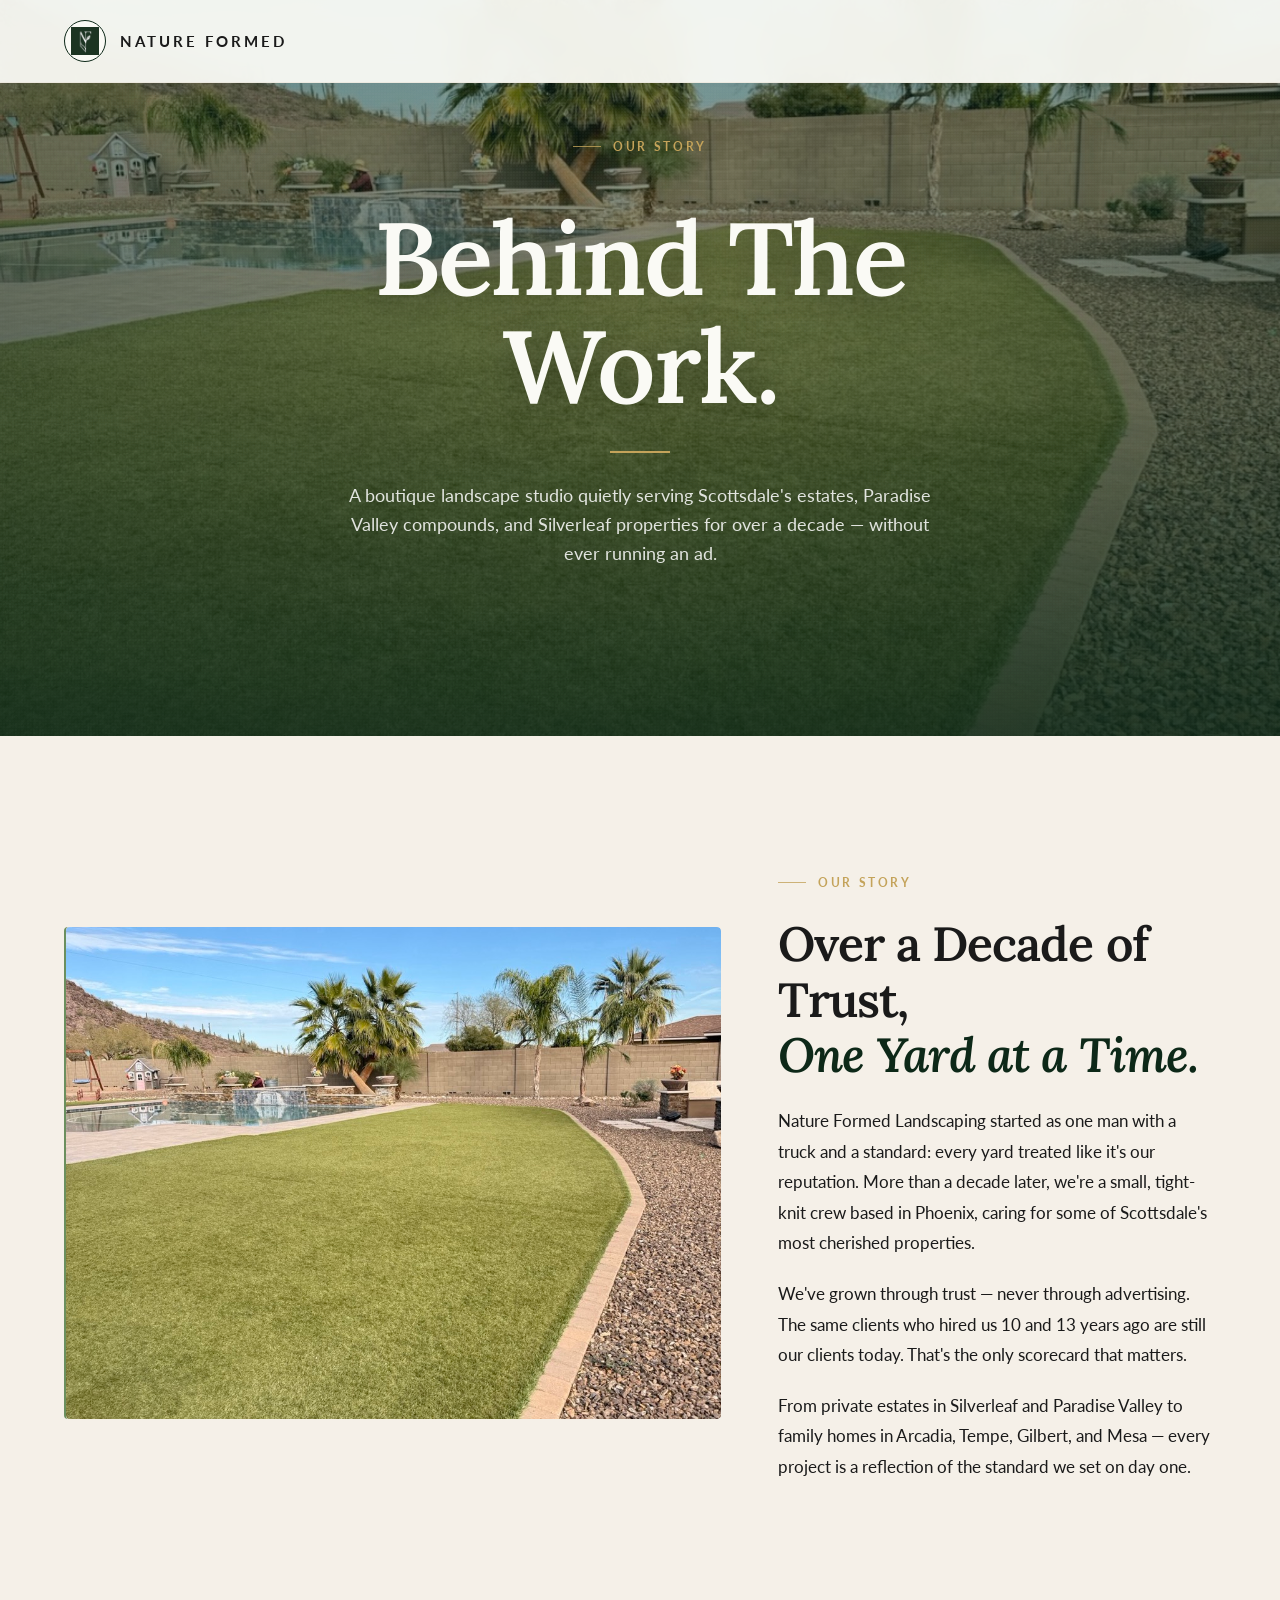
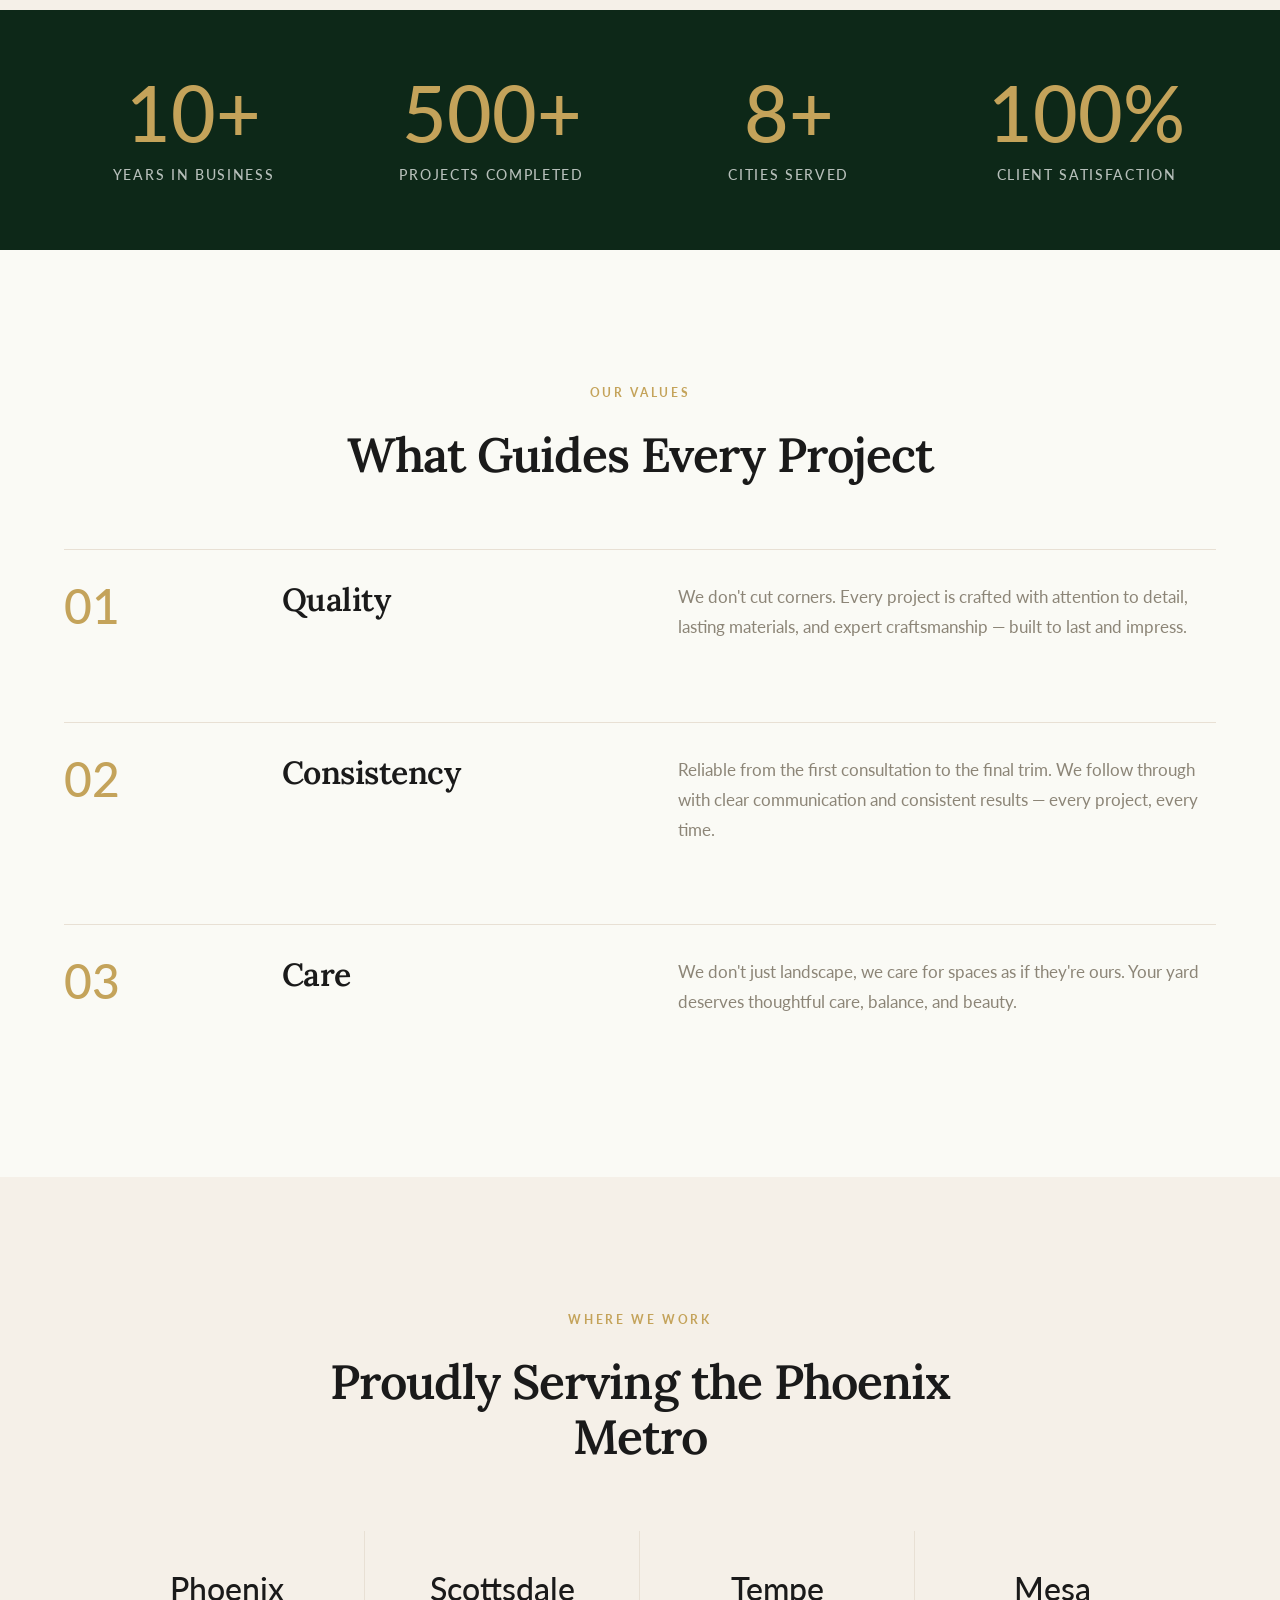
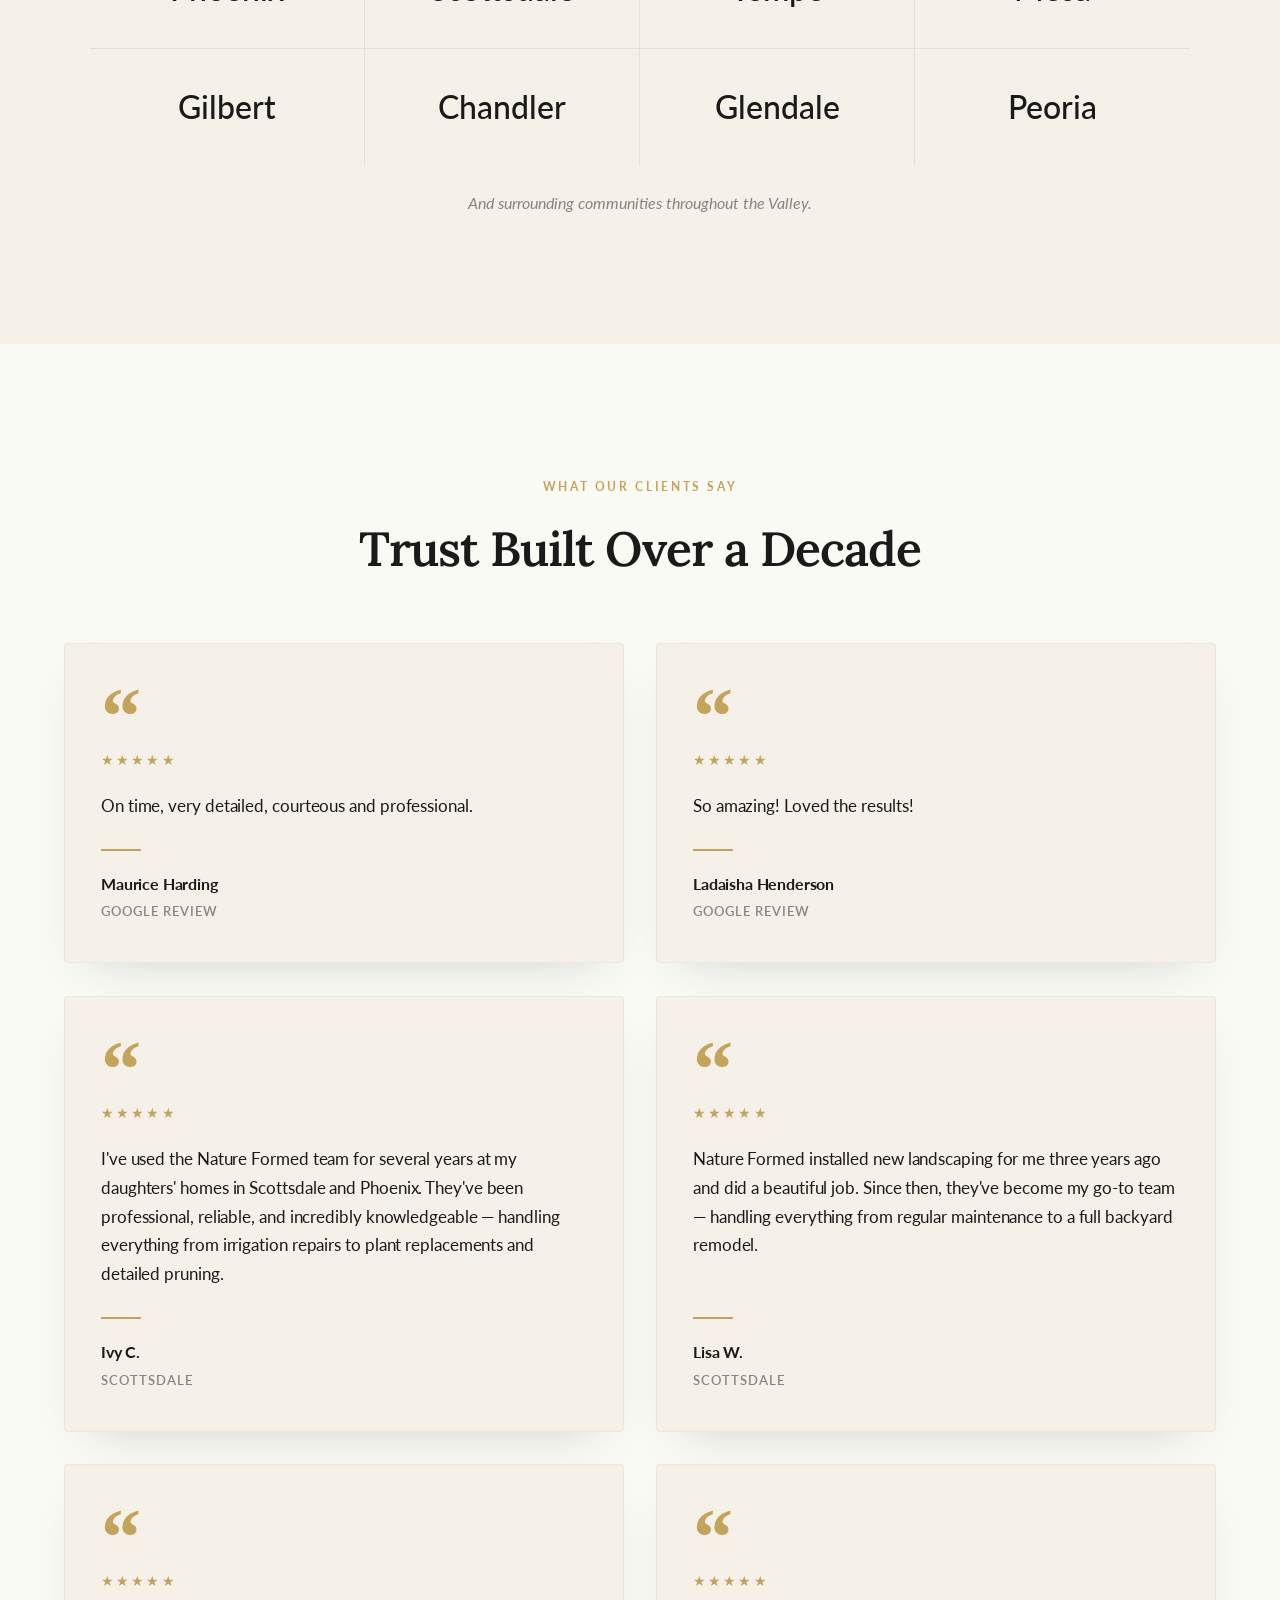
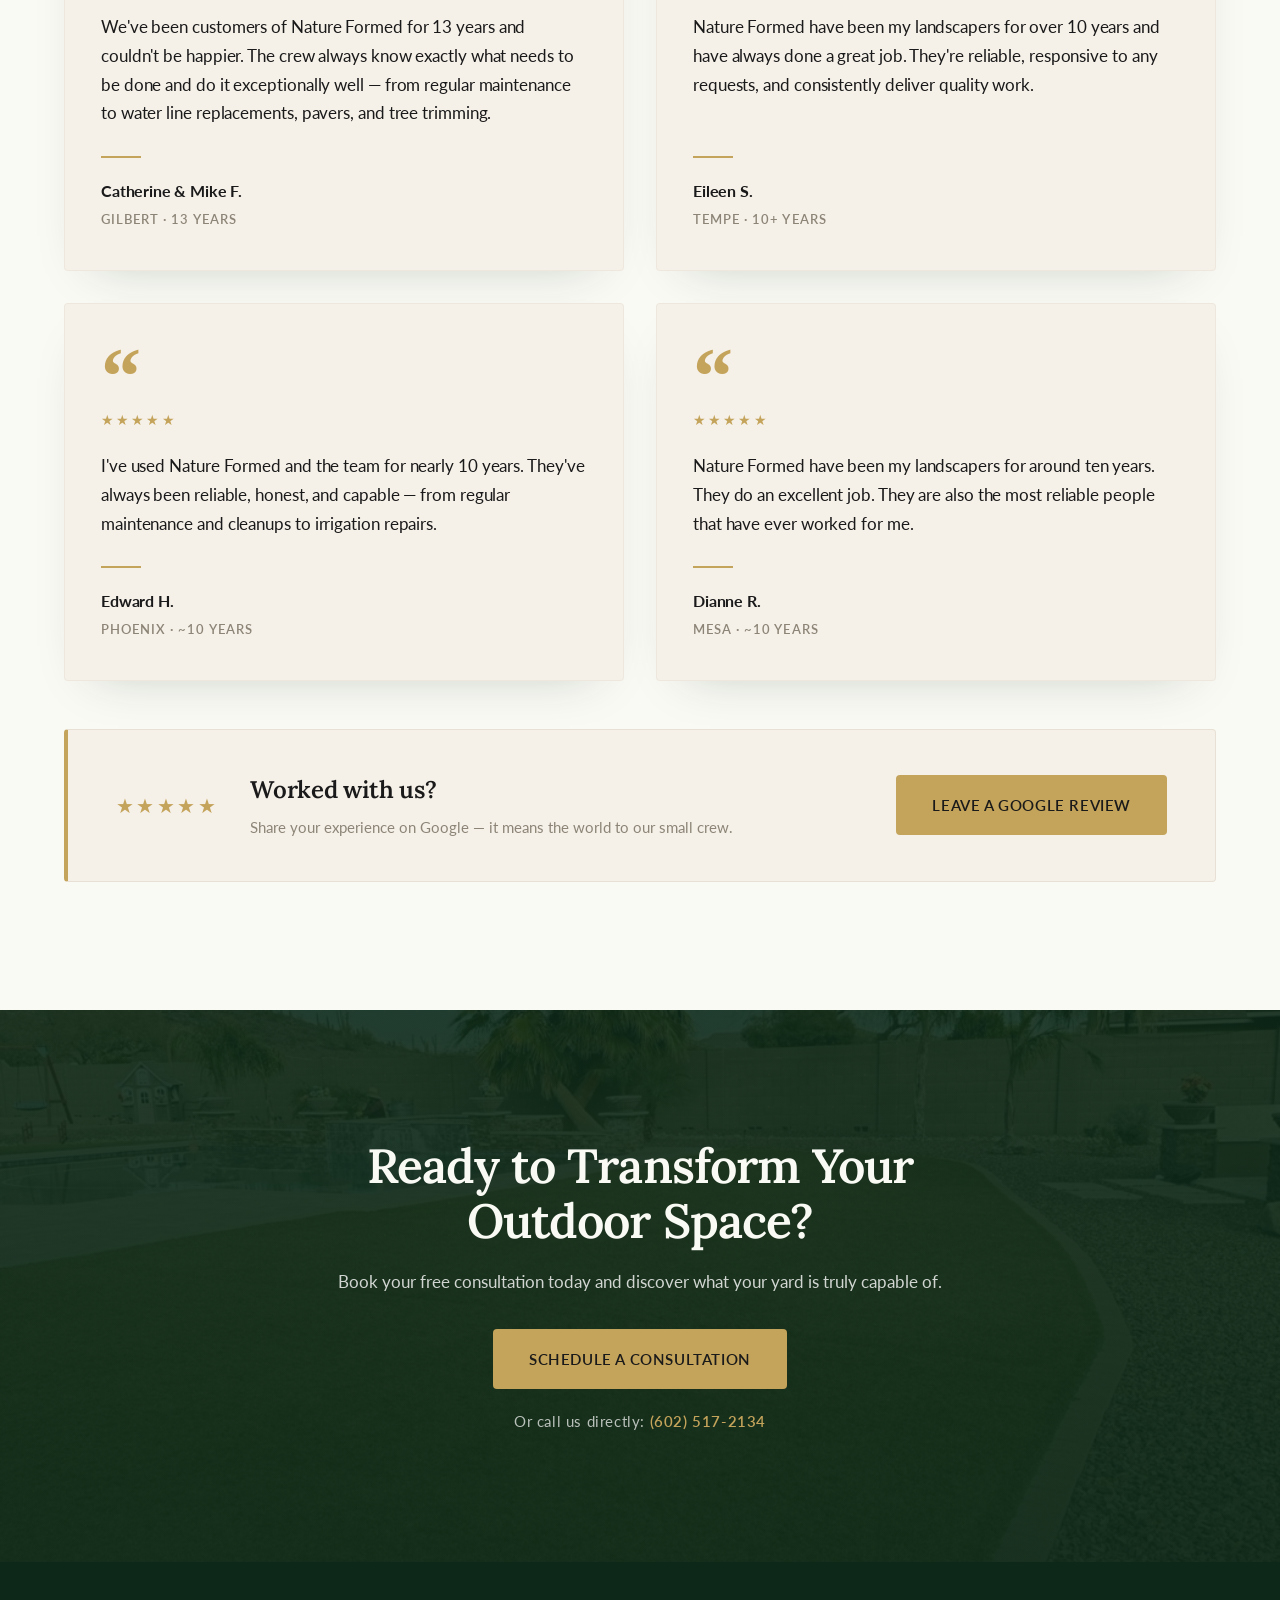
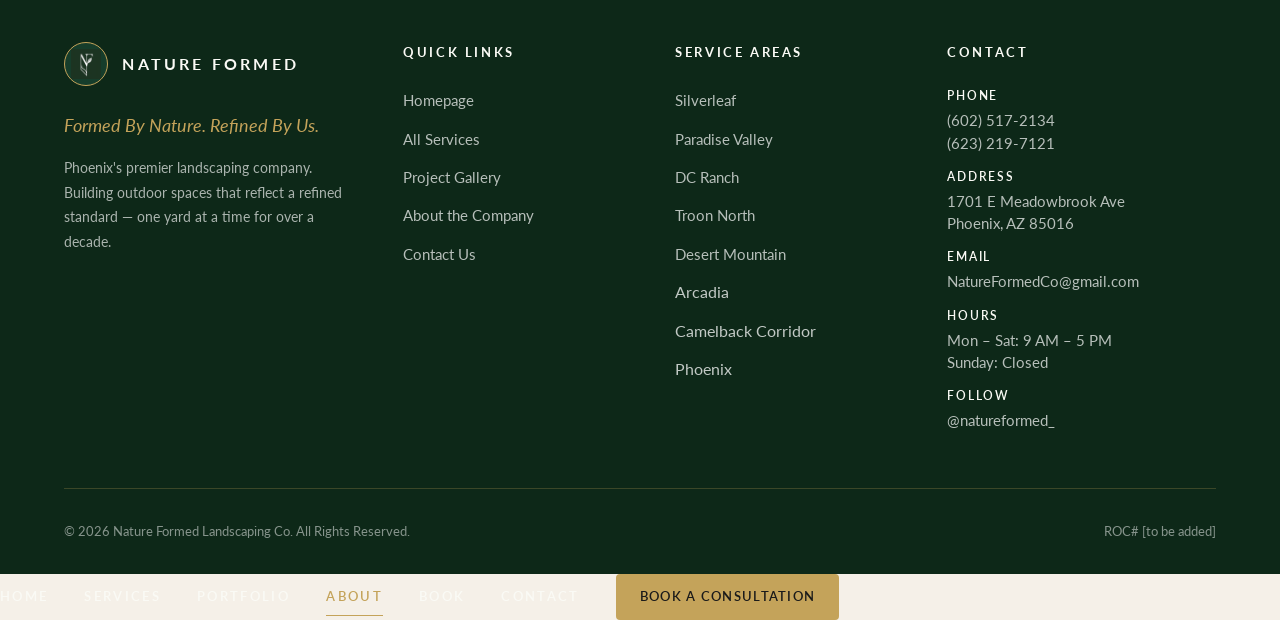
==== about.html @ 7b38ca49 "mobile: fix nav overlay trap and hero headline word-wrapping Two real bugs the user hit on iPhone:  " ====
<!DOCTYPE html>
<html lang="en">
<head>
  <meta charset="UTF-8" />
  <meta name="viewport" content="width=device-width, initial-scale=1.0" />
  <title>About Nature Formed | Scottsdale Landscape Craftsmen</title>
  <meta name="description" content="For over a decade, Scottsdale homeowners have trusted Nature Formed for bespoke landscape design and estate craftsmanship." />
  <meta name="keywords" content="scottsdale landscaper about, best scottsdale landscaping company, paradise valley landscaper, arcadia landscape company, silverleaf landscape maintenance" />
  <meta name="geo.region" content="US-AZ" />
  <meta name="geo.placename" content="Scottsdale" />
  <link rel="canonical" href="https://www.natureformedlandscaping.com/about.html" />

  <meta property="og:title" content="About Nature Formed | Phoenix Landscaping Experts" />
  <meta property="og:description" content="A decade of trust, one yard at a time." />
  <meta property="og:type" content="website" />
  <meta property="og:url" content="https://www.natureformedlandscaping.com/about.html" />
  <meta property="og:image" content="https://www.natureformedlandscaping.com/images/og-image.jpg" />

  <link rel="icon" type="image/png" sizes="32x32" href="images/favicon.png" />
  <link rel="icon" type="image/png" sizes="192x192" href="images/favicon-192.png" />
  <link rel="apple-touch-icon" href="images/apple-touch-icon.png" />
  <meta name="theme-color" content="#0D2818" />

  <link rel="preconnect" href="https://fonts.googleapis.com" />
  <link rel="preconnect" href="https://fonts.gstatic.com" crossorigin />
  <link href="https://fonts.googleapis.com/css2?family=Lora:ital,wght@0,400;0,500;0,600;0,700;1,400;1,600&family=Lato:wght@300;400;600;700;900&display=swap" rel="stylesheet" />
  <link rel="stylesheet" href="css/styles.css?v=20260424b" />

  <!-- LocalBusiness with 5-star Review schema — AI engines cite these directly -->
  <script type="application/ld+json">
  {
    "@context": "https://schema.org",
    "@type": ["LandscapingBusiness","LocalBusiness"],
    "@id": "https://www.natureformedlandscaping.com/#business",
    "name": "Nature Formed Landscaping",
    "alternateName": "Nature Formed Co.",
    "url": "https://www.natureformedlandscaping.com",
    "telephone": "+16025172134",
    "email": "NatureFormedCo@gmail.com",
    "priceRange": "$$$",
    "address": {"@type":"PostalAddress","streetAddress":"1701 E Meadowbrook Ave","addressLocality":"Phoenix","addressRegion":"AZ","postalCode":"85016","addressCountry":"US"},
    "geo": {"@type":"GeoCoordinates","latitude":"33.4942","longitude":"-111.9261"},
    "description": "Boutique luxury landscape company quietly serving Scottsdale's estates, Paradise Valley compounds, and Silverleaf properties for over a decade. Bespoke design, travertine and paver hardscape, resort-style backyards, discreet estate maintenance.",
    "areaServed": [
      {"@type":"City","name":"Scottsdale"},{"@type":"City","name":"Paradise Valley"},
      {"@type":"Neighborhood","name":"Silverleaf at DC Ranch"},{"@type":"Neighborhood","name":"DC Ranch"},
      {"@type":"Neighborhood","name":"Troon North"},{"@type":"Neighborhood","name":"Desert Mountain"},
      {"@type":"Neighborhood","name":"Arcadia"},{"@type":"Neighborhood","name":"Camelback Corridor"}
    ],
    "aggregateRating": {"@type":"AggregateRating","ratingValue":"5.0","reviewCount":"50","bestRating":"5"},
    "review": [
      {"@type":"Review","reviewRating":{"@type":"Rating","ratingValue":"5","bestRating":"5"},"author":{"@type":"Person","name":"Maurice Harding"},"reviewBody":"On time, very detailed, courteous and professional."},
      {"@type":"Review","reviewRating":{"@type":"Rating","ratingValue":"5","bestRating":"5"},"author":{"@type":"Person","name":"Ladaisha Henderson"},"reviewBody":"So amazing! Loved the results!"},
      {"@type":"Review","reviewRating":{"@type":"Rating","ratingValue":"5","bestRating":"5"},"author":{"@type":"Person","name":"Ivy C."},"reviewBody":"I've used the Nature Formed team for several years at my daughters' homes in Scottsdale and Phoenix. Professional, reliable, and incredibly knowledgeable — handling everything from irrigation repairs to plant replacements and detailed pruning."},
      {"@type":"Review","reviewRating":{"@type":"Rating","ratingValue":"5","bestRating":"5"},"author":{"@type":"Person","name":"Lisa W."},"reviewBody":"Nature Formed installed new landscaping for me three years ago and did a beautiful job. Since then, they've become my go-to team — handling everything from regular maintenance to a full backyard remodel."},
      {"@type":"Review","reviewRating":{"@type":"Rating","ratingValue":"5","bestRating":"5"},"author":{"@type":"Person","name":"Catherine & Mike F."},"reviewBody":"We've been customers of Nature Formed for 13 years and couldn't be happier. The crew always know exactly what needs to be done and do it exceptionally well — from regular maintenance to water line replacements, pavers, and tree trimming."},
      {"@type":"Review","reviewRating":{"@type":"Rating","ratingValue":"5","bestRating":"5"},"author":{"@type":"Person","name":"Eileen S."},"reviewBody":"Nature Formed have been my landscapers for over 10 years and have always done a great job. They're reliable, responsive to any requests, and consistently deliver quality work."},
      {"@type":"Review","reviewRating":{"@type":"Rating","ratingValue":"5","bestRating":"5"},"author":{"@type":"Person","name":"Edward H."},"reviewBody":"I've used Nature Formed and the team for nearly 10 years. They've always been reliable, honest, and capable — from regular maintenance and cleanups to irrigation repairs."},
      {"@type":"Review","reviewRating":{"@type":"Rating","ratingValue":"5","bestRating":"5"},"author":{"@type":"Person","name":"Dianne R."},"reviewBody":"Nature Formed have been my landscapers for around ten years. They do an excellent job. They are also the most reliable people that have ever worked for me."}
    ]
  }
  </script>
</head>
<body>

  <!-- ========== NAV ========== -->
  <header class="nav is-light" role="banner">
    <a href="index.html" class="nav__brand" aria-label="Nature Formed Landscaping home">
      <span class="nav__logo">NF<img src="images/logos/nf-monogram-white.png" alt="Nature Formed logo" onerror="this.remove()" /></span>
      <span class="nav__wordmark">Nature Formed</span>
    </a>
    <nav class="nav__menu" role="navigation" aria-label="Primary">
      <a href="index.html" class="nav__link">Home</a>
      <a href="services.html" class="nav__link">Services</a>
      <a href="portfolio.html" class="nav__link">Portfolio</a>
      <a href="about.html" class="nav__link">About</a>
      <a href="appointments.html" class="nav__link">Book</a>
      <a href="contact.html" class="nav__link">Contact</a>
      <a href="appointments.html" class="nav__cta">Book a Consultation</a>
    </nav>
    <button class="nav__toggle" aria-label="Open menu" aria-expanded="false">
      <span></span><span></span><span></span>
    </button>
  </header>

  <!-- ========== HERO ========== -->
  <section class="hero hero--tall">
    <div class="hero__bg">
      <img src="images/about-hero.jpg" alt="The Nature Formed team at work" onerror="this.style.display='none'" />
    </div>
    <div class="hero__overlay"></div>
    <div class="hero__content">
      <span class="label">Our Story</span>
      <h1 class="hero__headline">Behind The Work.</h1>
      <p class="hero__subtitle">A boutique landscape studio quietly serving Scottsdale's estates, Paradise Valley compounds, and Silverleaf properties for over a decade — without ever running an ad.</p>
    </div>
  </section>

  <!-- ========== OUR STORY ========== -->
  <section class="section--cream">
    <div class="container">
      <div class="split split--60-40">
        <div class="split__image reveal">
          <div class="image-placeholder" data-label="Landscape showcase" style="aspect-ratio: 4/3;"><img src="images/projects/sod-install-established.jpg" alt="Resort-style pool backyard with sod and palms" loading="lazy" /></div>
        </div>
        <div class="split__text reveal" data-delay="1">
          <span class="label">Our Story</span>
          <h2>Over a Decade of Trust,<br/><em style="font-style:italic;color:var(--forest);">One Yard at a Time.</em></h2>
          <p>Nature Formed Landscaping started as one man with a truck and a standard: every yard treated like it's our reputation. More than a decade later, we're a small, tight-knit crew based in Phoenix, caring for some of Scottsdale's most cherished properties.</p>
          <p>We've grown through trust — never through advertising. The same clients who hired us 10 and 13 years ago are still our clients today. That's the only scorecard that matters.</p>
          <p>From private estates in Silverleaf and Paradise Valley to family homes in Arcadia, Tempe, Gilbert, and Mesa — every project is a reflection of the standard we set on day one.</p>
        </div>
      </div>
    </div>
  </section>

  <!-- ========== STATS BAR ========== -->
  <section class="stats-bar">
    <div class="stats-bar__inner">
      <div class="stat-item reveal">
        <div class="stat-item__num"><span data-count="10" data-suffix="+">0+</span></div>
        <div class="stat-item__label">Years in Business</div>
      </div>
      <div class="stat-item reveal" data-delay="1">
        <div class="stat-item__num"><span data-count="500" data-suffix="+">0+</span></div>
        <div class="stat-item__label">Projects Completed</div>
      </div>
      <div class="stat-item reveal" data-delay="2">
        <div class="stat-item__num"><span data-count="8" data-suffix="+">0+</span></div>
        <div class="stat-item__label">Cities Served</div>
      </div>
      <div class="stat-item reveal" data-delay="3">
        <div class="stat-item__num"><span data-count="100" data-suffix="%">0%</span></div>
        <div class="stat-item__label">Client Satisfaction</div>
      </div>
    </div>
  </section>

  <!-- ========== OUR VALUES ========== -->
  <section class="section--warm">
    <div class="container">
      <div class="section-header reveal">
        <span class="label">Our Values</span>
        <h2>What Guides Every Project</h2>
      </div>
      <div class="values">
        <div class="value-row reveal">
          <div class="value-row__num">01</div>
          <h3 class="value-row__title">Quality</h3>
          <p class="value-row__desc">We don't cut corners. Every project is crafted with attention to detail, lasting materials, and expert craftsmanship — built to last and impress.</p>
        </div>
        <div class="value-row reveal" data-delay="1">
          <div class="value-row__num">02</div>
          <h3 class="value-row__title">Consistency</h3>
          <p class="value-row__desc">Reliable from the first consultation to the final trim. We follow through with clear communication and consistent results — every project, every time.</p>
        </div>
        <div class="value-row reveal" data-delay="2">
          <div class="value-row__num">03</div>
          <h3 class="value-row__title">Care</h3>
          <p class="value-row__desc">We don't just landscape, we care for spaces as if they're ours. Your yard deserves thoughtful care, balance, and beauty.</p>
        </div>
      </div>
    </div>
  </section>

  <!-- ========== SERVICE AREAS ========== -->
  <section class="section--cream">
    <div class="container">
      <div class="section-header reveal">
        <span class="label">Where We Work</span>
        <h2>Proudly Serving the Phoenix Metro</h2>
      </div>
      <div class="areas-grid reveal">
        <div class="area-cell">Phoenix</div>
        <div class="area-cell">Scottsdale</div>
        <div class="area-cell">Tempe</div>
        <div class="area-cell">Mesa</div>
        <div class="area-cell">Gilbert</div>
        <div class="area-cell">Chandler</div>
        <div class="area-cell">Glendale</div>
        <div class="area-cell">Peoria</div>
      </div>
      <div class="areas-note">And surrounding communities throughout the Valley.</div>
    </div>
  </section>

  <!-- ========== ALL TESTIMONIALS ========== -->
  <section class="section--warm">
    <div class="container">
      <div class="section-header reveal">
        <span class="label">What Our Clients Say</span>
        <h2>Trust Built Over a Decade</h2>
      </div>
      <div class="testimonials-grid" style="grid-template-columns: repeat(2, 1fr); gap: 2rem;">
        <article class="testimonial reveal">
          <div class="testimonial__quote">&ldquo;</div>
          <div class="testimonial__stars">★★★★★</div>
          <p class="testimonial__text">On time, very detailed, courteous and professional.</p>
          <div class="testimonial__divider"></div>
          <div class="testimonial__name">Maurice Harding</div>
          <div class="testimonial__meta">Google Review</div>
        </article>
        <article class="testimonial reveal" data-delay="1">
          <div class="testimonial__quote">&ldquo;</div>
          <div class="testimonial__stars">★★★★★</div>
          <p class="testimonial__text">So amazing! Loved the results!</p>
          <div class="testimonial__divider"></div>
          <div class="testimonial__name">Ladaisha Henderson</div>
          <div class="testimonial__meta">Google Review</div>
        </article>
        <article class="testimonial reveal">
          <div class="testimonial__quote">&ldquo;</div>
          <div class="testimonial__stars">★★★★★</div>
          <p class="testimonial__text">I've used the Nature Formed team for several years at my daughters' homes in Scottsdale and Phoenix. They've been professional, reliable, and incredibly knowledgeable — handling everything from irrigation repairs to plant replacements and detailed pruning.</p>
          <div class="testimonial__divider"></div>
          <div class="testimonial__name">Ivy C.</div>
          <div class="testimonial__meta">Scottsdale</div>
        </article>
        <article class="testimonial reveal" data-delay="1">
          <div class="testimonial__quote">&ldquo;</div>
          <div class="testimonial__stars">★★★★★</div>
          <p class="testimonial__text">Nature Formed installed new landscaping for me three years ago and did a beautiful job. Since then, they've become my go-to team — handling everything from regular maintenance to a full backyard remodel.</p>
          <div class="testimonial__divider"></div>
          <div class="testimonial__name">Lisa W.</div>
          <div class="testimonial__meta">Scottsdale</div>
        </article>
        <article class="testimonial reveal">
          <div class="testimonial__quote">&ldquo;</div>
          <div class="testimonial__stars">★★★★★</div>
          <p class="testimonial__text">We've been customers of Nature Formed for 13 years and couldn't be happier. The crew always know exactly what needs to be done and do it exceptionally well — from regular maintenance to water line replacements, pavers, and tree trimming.</p>
          <div class="testimonial__divider"></div>
          <div class="testimonial__name">Catherine &amp; Mike F.</div>
          <div class="testimonial__meta">Gilbert · 13 years</div>
        </article>
        <article class="testimonial reveal" data-delay="1">
          <div class="testimonial__quote">&ldquo;</div>
          <div class="testimonial__stars">★★★★★</div>
          <p class="testimonial__text">Nature Formed have been my landscapers for over 10 years and have always done a great job. They're reliable, responsive to any requests, and consistently deliver quality work.</p>
          <div class="testimonial__divider"></div>
          <div class="testimonial__name">Eileen S.</div>
          <div class="testimonial__meta">Tempe · 10+ years</div>
        </article>
        <article class="testimonial reveal">
          <div class="testimonial__quote">&ldquo;</div>
          <div class="testimonial__stars">★★★★★</div>
          <p class="testimonial__text">I've used Nature Formed and the team for nearly 10 years. They've always been reliable, honest, and capable — from regular maintenance and cleanups to irrigation repairs.</p>
          <div class="testimonial__divider"></div>
          <div class="testimonial__name">Edward H.</div>
          <div class="testimonial__meta">Phoenix · ~10 years</div>
        </article>
        <article class="testimonial reveal" data-delay="1">
          <div class="testimonial__quote">&ldquo;</div>
          <div class="testimonial__stars">★★★★★</div>
          <p class="testimonial__text">Nature Formed have been my landscapers for around ten years. They do an excellent job. They are also the most reliable people that have ever worked for me.</p>
          <div class="testimonial__divider"></div>
          <div class="testimonial__name">Dianne R.</div>
          <div class="testimonial__meta">Mesa · ~10 years</div>
        </article>
      </div>

      <!-- Leave-a-Review CTA on about page too -->
      <div class="reviews-cta reveal" style="margin-top: 3rem;">
        <div class="reviews-cta__stars">★★★★★</div>
        <div class="reviews-cta__text">
          <strong>Worked with us?</strong>
          <span>Share your experience on Google — it means the world to our small crew.</span>
        </div>
        <a href="https://www.google.com/maps?cid=14626069213459925670" target="_blank" rel="noopener" class="btn btn--primary">Leave a Google Review</a>
      </div>
    </div>
  </section>

  <!-- ========== CTA BANNER ========== -->
  <section class="cta-banner">
    <video class="cta-banner__video" autoplay muted loop playsinline preload="metadata" poster="images/projects/sod-install-established.jpg">
      <source src="images/videos/img_6258.mp4" type="video/mp4" />
    </video>
    <div class="cta-banner__inner reveal">
      <h2>Ready to Transform Your Outdoor Space?</h2>
      <p>Book your free consultation today and discover what your yard is truly capable of.</p>
      <a href="contact.html" class="btn btn--primary">Schedule A Consultation</a>
      <div class="cta-banner__phone">Or call us directly: <a href="tel:+16025172134">(602) 517-2134</a></div>
    </div>
  </section>

  <!-- ========== FOOTER ========== -->
  <footer class="footer">
    <div class="footer__grid">
      <div class="footer__brand">
        <div class="footer__brand-row">
          <span class="nav__logo">NF<img src="images/logos/nf-monogram-white.png" alt="Nature Formed logo" onerror="this.remove()" /></span>
          <span class="footer__wordmark">Nature Formed</span>
        </div>
        <div class="footer__tagline">Formed By Nature. Refined By Us.</div>
        <p class="footer__mission">Phoenix's premier landscaping company. Building outdoor spaces that reflect a refined standard — one yard at a time for over a decade.</p>
      </div>
      <div>
        <div class="footer__title">Quick Links</div>
        <ul class="footer__list">
          <li><a href="index.html">Homepage</a></li>
          <li><a href="services.html">All Services</a></li>
          <li><a href="portfolio.html">Project Gallery</a></li>
          <li><a href="about.html">About the Company</a></li>
          <li><a href="contact.html">Contact Us</a></li>
        </ul>
      </div>
      <div>
        <div class="footer__title">Service Areas</div>
        <ul class="footer__list">
          <li><a href="silverleaf-landscaping.html">Silverleaf</a></li>
          <li><a href="paradise-valley-landscaping.html">Paradise Valley</a></li>
          <li><a href="dc-ranch-landscaping.html">DC Ranch</a></li>
          <li><a href="troon-north-landscaping.html">Troon North</a></li>
          <li><a href="desert-mountain-landscaping.html">Desert Mountain</a></li>
          <li>Arcadia</li>
          <li>Camelback Corridor</li>
          <li>Phoenix</li>
        </ul>
      </div>
      <div>
        <div class="footer__title">Contact</div>
        <div class="footer__contact">
          <div class="footer__contact-item"><strong>Phone</strong><a href="tel:+16025172134">(602) 517-2134</a><br/><a href="tel:+16232197121">(623) 219-7121</a></div>
          <div class="footer__contact-item"><strong>Address</strong><span style="color:rgba(255,255,255,0.7);">1701 E Meadowbrook Ave<br/>Phoenix, AZ 85016</span></div>
          <div class="footer__contact-item"><strong>Email</strong><a href="mailto:NatureFormedCo@gmail.com">NatureFormedCo@gmail.com</a></div>
          <div class="footer__contact-item"><strong>Hours</strong>Mon – Sat: 9 AM – 5 PM<br/>Sunday: Closed</div>
          <div class="footer__contact-item"><strong>Follow</strong><a href="https://www.instagram.com/natureformed_" target="_blank" rel="noopener">@natureformed_</a></div>
        </div>
      </div>
    </div>
    <div class="footer__bottom">
      <div>© <span id="year">2026</span> Nature Formed Landscaping Co. All Rights Reserved.</div>
      <div>ROC# [to be added]</div>
    </div>
  </footer>

  <script>document.getElementById('year').textContent = new Date().getFullYear();</script>
  <script src="js/main.js?v=20260424b"></script>
</body>
</html>
---- css/styles.css ----
/* =========================================================
   NATURE FORMED LANDSCAPING — GLOBAL STYLES
   ========================================================= */

/* ---------- RESET ---------- */
*, *::before, *::after { box-sizing: border-box; margin: 0; padding: 0; }
html {
  scroll-behavior: smooth;
  -webkit-font-smoothing: antialiased;
  -moz-osx-font-smoothing: grayscale;
  -webkit-text-size-adjust: 100%;
  text-size-adjust: 100%;
}
body { min-height: 100vh; overflow-x: hidden; }
img, video { max-width: 100%; height: auto; display: block; }
button { cursor: pointer; border: none; background: none; font: inherit; color: inherit; }
a { color: inherit; text-decoration: none; }
ul { list-style: none; }
input, textarea, select, button { font: inherit; }

/* iOS Safari: remove grey tap flash on interactive elements */
a, button, [role="button"], input, label, select, summary, textarea {
  -webkit-tap-highlight-color: transparent;
}

/* ---------- TOKENS ---------- */
:root {
  /* Primary */
  --forest: #0D2818;
  --forest-light: #163D2B;
  --sage: #6B8F5E;
  --sage-muted: #8BA67E;

  /* Warm Accents */
  --gold: #C4A35A;
  --gold-light: #D4B76A;

  /* Neutrals */
  --cream: #F5F0E8;
  --warm-white: #FAFAF5;
  --charcoal: #1A1A1A;
  --stone: #8C8577;
  --sand: #E8E0D4;

  /* Type scale */
  --text-hero: clamp(3.5rem, 8vw, 7rem);
  --text-h1: clamp(2.5rem, 5vw, 4rem);
  --text-h2: clamp(2rem, 4vw, 3rem);
  --text-h3: clamp(1.25rem, 2.5vw, 1.75rem);
  --text-body: clamp(1rem, 1.1vw, 1.125rem);
  --text-small: 0.875rem;
  --text-xs: 0.75rem;

  /* Layout */
  --section-padding-y: clamp(80px, 10vw, 140px);
  --section-padding-x: clamp(20px, 5vw, 80px);
  --container-max: 1400px;
  --container-narrow: 900px;
  --grid-gap: clamp(20px, 3vw, 40px);
  --border-radius: 4px;
  --border-radius-lg: 8px;

  /* Motion */
  --ease-out-expo: cubic-bezier(0.16, 1, 0.3, 1);
}

/* ---------- BASE TYPOGRAPHY ---------- */
body {
  font-family: "Lato", -apple-system, BlinkMacSystemFont, "Segoe UI", Helvetica, Arial, sans-serif;
  font-size: var(--text-body);
  line-height: 1.65;
  color: var(--charcoal);
  background: var(--cream);
  font-weight: 400;
}

h1, h2, h3, h4 {
  font-family: "Lora", Georgia, "Times New Roman", serif;
  font-weight: 600;
  line-height: 1.15;
  letter-spacing: -0.015em;
  color: var(--charcoal);
}

h1 { font-size: var(--text-h1); font-weight: 700; letter-spacing: -0.025em; }
h2 { font-size: var(--text-h2); font-weight: 600; letter-spacing: -0.02em; }
h3 { font-size: var(--text-h3); font-weight: 600; letter-spacing: -0.015em; }

p { color: var(--charcoal); line-height: 1.7; }

.label {
  font-family: "Lato", -apple-system, BlinkMacSystemFont, "Segoe UI", Helvetica, Arial, sans-serif;
  font-size: var(--text-xs);
  text-transform: uppercase;
  letter-spacing: 0.22em;
  font-weight: 700;
  color: var(--gold);
  display: inline-flex;
  align-items: center;
  gap: 0.75rem;
  margin-bottom: 1.5rem;
}
.label::before {
  content: "";
  width: 28px;
  height: 1px;
  background: currentColor;
  display: inline-block;
  opacity: 0.8;
}
.section-header .label { justify-content: center; }
.section-header .label::before { display: none; }

.label--sage { color: var(--sage); }
.label--on-dark { color: var(--gold); }

/* ---------- CONTAINERS ---------- */
.container {
  max-width: var(--container-max);
  margin: 0 auto;
  padding: 0 var(--section-padding-x);
  width: 100%;
}

.container--narrow {
  max-width: var(--container-narrow);
}

section { padding: var(--section-padding-y) 0; }
section.section--dark { background: var(--forest); color: var(--warm-white); }
section.section--dark h1,
section.section--dark h2,
section.section--dark h3,
section.section--dark p { color: var(--warm-white); }
section.section--cream { background: var(--cream); }
section.section--warm { background: var(--warm-white); }

/* ---------- BUTTONS ---------- */
.btn {
  position: relative;
  display: inline-flex;
  align-items: center;
  justify-content: center;
  gap: 0.5rem;
  padding: 1.1rem 2.25rem;
  font-family: "Lato", -apple-system, BlinkMacSystemFont, "Segoe UI", Helvetica, Arial, sans-serif;
  font-weight: 600;
  font-size: 0.9375rem;
  letter-spacing: 0.04em;
  text-transform: uppercase;
  border-radius: var(--border-radius);
  overflow: hidden;
  transition: color 0.4s var(--ease-out-expo), border-color 0.4s var(--ease-out-expo);
  cursor: pointer;
  z-index: 1;
}

.btn::before {
  content: "";
  position: absolute;
  inset: 0;
  transform: translateX(-101%);
  transition: transform 0.5s var(--ease-out-expo);
  z-index: -1;
}

.btn--primary {
  background: var(--gold);
  color: var(--charcoal);
}
.btn--primary::before { background: var(--gold-light); }
.btn--primary:hover::before { transform: translateX(0); }

.btn--outline {
  background: transparent;
  color: var(--warm-white);
  border: 1.5px solid rgba(255,255,255,0.7);
}
.btn--outline::before { background: var(--warm-white); }
.btn--outline:hover { color: var(--charcoal); border-color: var(--warm-white); }
.btn--outline:hover::before { transform: translateX(0); }

.btn--dark {
  background: var(--forest);
  color: var(--warm-white);
}
.btn--dark::before { background: var(--forest-light); }
.btn--dark:hover::before { transform: translateX(0); }

.link-arrow {
  display: inline-flex;
  align-items: center;
  gap: 0.5rem;
  font-family: "Lato", -apple-system, BlinkMacSystemFont, "Segoe UI", Helvetica, Arial, sans-serif;
  font-size: 0.875rem;
  font-weight: 600;
  letter-spacing: 0.08em;
  text-transform: uppercase;
  color: var(--forest);
  border-bottom: 1px solid currentColor;
  padding-bottom: 2px;
  transition: gap 0.3s var(--ease-out-expo), color 0.3s var(--ease-out-expo);
}
.link-arrow:hover { gap: 0.9rem; color: var(--gold); }
.link-arrow--light { color: var(--gold); }
.link-arrow--light:hover { color: var(--gold-light); }

/* ---------- NAVIGATION ---------- */
.nav {
  position: fixed;
  top: 0;
  left: 0;
  right: 0;
  z-index: 100;
  padding: 1.25rem var(--section-padding-x);
  display: flex;
  align-items: center;
  justify-content: space-between;
  transition: background 0.4s ease, padding 0.4s ease, box-shadow 0.4s ease;
  background: transparent;
}
.nav.is-scrolled {
  background: rgba(250, 250, 245, 0.92);
  backdrop-filter: saturate(160%) blur(12px);
  -webkit-backdrop-filter: saturate(160%) blur(12px);
  padding: 0.85rem var(--section-padding-x);
  box-shadow: 0 1px 0 rgba(26,26,26,0.08);
  border-bottom: 1px solid rgba(232,224,212,0.6);
}
.nav.is-scrolled .nav__wordmark,
.nav.is-scrolled .nav__link { color: var(--charcoal); }
.nav.is-scrolled .nav__link.is-active { color: var(--forest); }
.nav.is-scrolled .nav__link:hover { color: var(--forest); }
.nav.is-scrolled .nav__toggle span { background: var(--charcoal); }
.nav.is-scrolled .nav__logo {
  background: var(--warm-white);
  border-color: var(--forest);
}
.nav.is-scrolled .nav__logo { color: var(--forest); }
/* Light-themed pages (non-hero backgrounds) */
.nav.is-light:not(.is-scrolled) {
  background: rgba(250, 250, 245, 0.95);
  backdrop-filter: saturate(160%) blur(12px);
  -webkit-backdrop-filter: saturate(160%) blur(12px);
  border-bottom: 1px solid rgba(232,224,212,0.5);
}
.nav.is-light:not(.is-scrolled) .nav__wordmark,
.nav.is-light:not(.is-scrolled) .nav__link { color: var(--charcoal); }
.nav.is-light:not(.is-scrolled) .nav__link.is-active { color: var(--forest); }
.nav.is-light:not(.is-scrolled) .nav__toggle span { background: var(--charcoal); }
.nav.is-light:not(.is-scrolled) .nav__logo {
  background: var(--warm-white);
  border-color: var(--forest);
  color: var(--forest);
}

.nav__brand {
  display: flex;
  align-items: center;
  gap: 0.9rem;
}

.nav__logo {
  width: 42px;
  height: 42px;
  border-radius: 50%;
  background: var(--forest-light);
  border: 1.5px solid var(--gold);
  display: flex;
  align-items: center;
  justify-content: center;
  font-family: "Lato", -apple-system, BlinkMacSystemFont, "Segoe UI", Helvetica, Arial, sans-serif;
  color: var(--gold);
  font-size: 1.1rem;
  font-weight: 600;
  letter-spacing: -0.04em;
  overflow: hidden;
  position: relative;
}
/* When the real logo image loads it covers the NF text fallback */
.nav__logo img {
  position: absolute;
  inset: 0;
  width: 100%;
  height: 100%;
  object-fit: contain;
  padding: 6px;
}
.nav.is-scrolled .nav__logo { border-color: var(--gold); }

.nav__wordmark {
  color: var(--warm-white);
  font-family: "Lato", -apple-system, BlinkMacSystemFont, "Segoe UI", Helvetica, Arial, sans-serif;
  font-weight: 700;
  font-size: 0.9375rem;
  letter-spacing: 0.2em;
  text-transform: uppercase;
}

.nav__menu {
  display: flex;
  align-items: center;
  gap: 2.25rem;
}

.nav__link {
  position: relative;
  color: var(--warm-white);
  font-family: "Lato", -apple-system, BlinkMacSystemFont, "Segoe UI", Helvetica, Arial, sans-serif;
  font-size: 0.8125rem;
  font-weight: 600;
  letter-spacing: 0.18em;
  text-transform: uppercase;
  padding: 0.5rem 0;
}
.nav__link::after {
  content: "";
  position: absolute;
  left: 0;
  bottom: 0;
  width: 0;
  height: 1px;
  background: var(--gold);
  transition: width 0.3s var(--ease-out-expo);
}
.nav__link:hover::after,
.nav__link.is-active::after { width: 100%; }
.nav__link.is-active { color: var(--gold); }

.nav__cta {
  padding: 0.75rem 1.5rem;
  background: var(--gold);
  color: var(--charcoal);
  font-family: "Lato", -apple-system, BlinkMacSystemFont, "Segoe UI", Helvetica, Arial, sans-serif;
  font-size: 0.8125rem;
  font-weight: 600;
  letter-spacing: 0.1em;
  text-transform: uppercase;
  border-radius: var(--border-radius);
  transition: background 0.3s ease, transform 0.3s ease;
}
.nav__cta:hover { background: var(--gold-light); transform: translateY(-1px); }

.nav__toggle {
  display: none;
  width: 44px;
  height: 44px;
  padding: 10px 6px;
  position: relative;
  z-index: 110;
}
.nav__toggle span {
  position: absolute;
  left: 6px;
  right: 6px;
  height: 1.5px;
  background: var(--warm-white);
  transition: transform 0.3s ease, opacity 0.3s ease, top 0.3s ease;
}
.nav__toggle span:nth-child(1) { top: 14px; }
.nav__toggle span:nth-child(2) { top: 21px; }
.nav__toggle span:nth-child(3) { top: 28px; }
.nav__toggle.is-open span:nth-child(1) { top: 21px; transform: rotate(45deg); }
.nav__toggle.is-open span:nth-child(2) { opacity: 0; }
.nav__toggle.is-open span:nth-child(3) { top: 21px; transform: rotate(-45deg); }

/* ---------- HERO ---------- */
.hero {
  position: relative;
  min-height: 100vh;
  display: flex;
  align-items: center;
  justify-content: center;
  overflow: hidden;
  color: var(--warm-white);
}
.hero--short { min-height: 60vh; }
.hero--medium { min-height: 50vh; padding-top: 120px; padding-bottom: 80px;}
.hero--tall { min-height: 70vh; }

.hero__bg {
  position: absolute;
  inset: 0;
  z-index: 0;
  background: linear-gradient(135deg, #0D2818 0%, #163D2B 50%, #1a4a30 100%);
  transform: scale(1.05);
  will-change: transform;
}
.hero__bg img,
.hero__bg video {
  width: 100%;
  height: 100%;
  object-fit: cover;
}

.hero__overlay {
  position: absolute;
  inset: 0;
  z-index: 1;
  background:
    linear-gradient(180deg, rgba(13,40,24,0.35) 0%, rgba(13,40,24,0.55) 55%, rgba(13,40,24,0.85) 100%),
    radial-gradient(ellipse at 50% 40%, rgba(0,0,0,0) 0%, rgba(13,40,24,0.35) 100%);
}
.hero__overlay::after {
  content: "";
  position: absolute;
  inset: 0;
  background-image: radial-gradient(circle at 1px 1px, rgba(255,255,255,0.03) 1px, transparent 0);
  background-size: 3px 3px;
  pointer-events: none;
  mix-blend-mode: overlay;
}

.hero__content {
  position: relative;
  z-index: 2;
  max-width: 900px;
  padding: 0 var(--section-padding-x);
  text-align: center;
}

.hero__headline {
  font-family: "Lora", Georgia, "Times New Roman", serif;
  font-size: var(--text-hero);
  font-weight: 600;
  line-height: 1.05;
  letter-spacing: -0.02em;
  color: var(--warm-white);
  margin: 1.5rem 0 1.75rem;
  overflow-wrap: break-word;
  word-wrap: break-word;
  max-width: 100%;
  text-shadow: 0 2px 40px rgba(0,0,0,0.35);
}
.hero__headline::after {
  content: "";
  display: block;
  width: 60px;
  height: 2px;
  background: var(--gold);
  margin: 2rem auto 0;
}

.hero__subtitle {
  font-size: 1.125rem;
  line-height: 1.6;
  color: rgba(255,255,255,0.85);
  max-width: 600px;
  margin: 0 auto 2.5rem;
}

.hero__ctas {
  display: flex;
  gap: 1rem;
  justify-content: center;
  flex-wrap: wrap;
}

.hero__scroll {
  position: absolute;
  bottom: 2rem;
  left: 50%;
  transform: translateX(-50%);
  z-index: 2;
  color: rgba(255,255,255,0.6);
  font-family: "Lato", -apple-system, BlinkMacSystemFont, "Segoe UI", Helvetica, Arial, sans-serif;
  font-size: 0.75rem;
  letter-spacing: 0.2em;
  text-transform: uppercase;
  display: flex;
  flex-direction: column;
  align-items: center;
  gap: 0.75rem;
}
.hero__scroll::after {
  content: "";
  width: 1px;
  height: 40px;
  background: rgba(255,255,255,0.4);
  animation: scroll-bounce 2s ease-in-out infinite;
}
@keyframes scroll-bounce {
  0%, 100% { transform: scaleY(0.4); transform-origin: top; }
  50% { transform: scaleY(1); transform-origin: top; }
}

/* Hero word-by-word animation */
.hero__headline .word {
  display: inline-block;
  opacity: 0;
  transform: translateY(40px);
  animation: word-reveal 0.9s var(--ease-out-expo) forwards;
}
@keyframes word-reveal {
  to { opacity: 1; transform: translateY(0); }
}

/* ---------- IMAGE PLACEHOLDERS ---------- */
.image-placeholder {
  background: linear-gradient(135deg, var(--sand) 0%, var(--cream) 100%);
  display: flex;
  align-items: center;
  justify-content: center;
  position: relative;
  overflow: hidden;
  border-radius: var(--border-radius);
}
.image-placeholder::before {
  content: attr(data-label);
  font-family: "Lato", -apple-system, BlinkMacSystemFont, "Segoe UI", Helvetica, Arial, sans-serif;
  font-size: 0.75rem;
  color: var(--stone);
  text-transform: uppercase;
  letter-spacing: 0.15em;
  font-weight: 600;
  text-align: center;
  padding: 1rem;
  max-width: 80%;
}
.image-placeholder--dark {
  background: linear-gradient(135deg, var(--forest) 0%, var(--forest-light) 100%);
}
.image-placeholder--dark::before { color: var(--sage-muted); }

/* When a real <img> or <video> loads inside a placeholder, it fills the container
   and automatically covers the data-label text. Lets you just drop files in. */
.image-placeholder > img,
.image-placeholder > video,
.image-placeholder > picture > img {
  position: absolute;
  inset: 0;
  width: 100%;
  height: 100%;
  object-fit: cover;
  z-index: 2;
  border-radius: inherit;
}
/* Portfolio cards: subtle always-on motion for video poster shots */
.portfolio-card video,
.project-card video {
  transition: transform 0.6s var(--ease-out-expo);
}
.portfolio-card:hover video,
.project-card:hover video {
  transform: scale(1.03);
}

/* Decorative dot pattern behind placeholders for atmosphere */
.image-placeholder::after {
  content: "";
  position: absolute;
  inset: 0;
  background-image: radial-gradient(circle at 1px 1px, rgba(140,133,119,0.18) 1px, transparent 0);
  background-size: 24px 24px;
  opacity: 0.6;
  pointer-events: none;
}
.image-placeholder--dark::after {
  background-image: radial-gradient(circle at 1px 1px, rgba(196,163,90,0.14) 1px, transparent 0);
}

/* ---------- SCROLL REVEAL ---------- */
.reveal {
  opacity: 0;
  transform: translateY(60px);
  transition: opacity 0.9s var(--ease-out-expo), transform 0.9s var(--ease-out-expo);
  will-change: opacity, transform;
}
.reveal.is-visible {
  opacity: 1;
  transform: translateY(0);
}
.reveal[data-delay="1"] { transition-delay: 0.1s; }
.reveal[data-delay="2"] { transition-delay: 0.2s; }
.reveal[data-delay="3"] { transition-delay: 0.3s; }
.reveal[data-delay="4"] { transition-delay: 0.4s; }
.reveal[data-delay="5"] { transition-delay: 0.5s; }

/* ---------- SECTION HEADERS ---------- */
.section-header {
  text-align: center;
  max-width: 720px;
  margin: 0 auto calc(var(--grid-gap) * 1.75);
}
.section-header h2 { margin-bottom: 1rem; }
.section-header p {
  color: var(--stone);
  font-size: 1.0625rem;
}

/* ---------- TRUST STRIP ---------- */
.trust-strip {
  background: var(--warm-white);
  color: var(--charcoal);
  padding: 2.5rem var(--section-padding-x);
  border-bottom: 1px solid var(--sand);
}
.trust-strip__inner {
  max-width: var(--container-max);
  margin: 0 auto;
  display: grid;
  grid-template-columns: repeat(4, 1fr);
  gap: 1rem;
  align-items: center;
}
.trust-stat {
  text-align: center;
  position: relative;
}
.trust-stat:not(:last-child)::after {
  content: "";
  position: absolute;
  right: 0;
  top: 25%;
  height: 50%;
  width: 1px;
  background: var(--gold);
  opacity: 0.4;
}
.trust-stat__num {
  font-family: "Lora", Georgia, serif;
  font-size: clamp(2rem, 3.5vw, 3rem);
  font-weight: 600;
  color: var(--forest);
  line-height: 1;
  margin-bottom: 0.5rem;
  letter-spacing: -0.02em;
}
.trust-stat__label {
  font-size: 0.75rem;
  color: var(--stone);
  letter-spacing: 0.2em;
  text-transform: uppercase;
  font-weight: 600;
}
.trust-stat:not(:last-child)::after {
  background: var(--sand);
  opacity: 1;
}

/* ---------- TWO-COL SPLIT ---------- */
.split {
  display: grid;
  gap: calc(var(--grid-gap) * 1.5);
  align-items: center;
}
.split--55-45 { grid-template-columns: 55fr 45fr; }
.split--45-55 { grid-template-columns: 45fr 55fr; }
.split--60-40 { grid-template-columns: 60fr 40fr; }

.split__text h2 { margin-bottom: 1.5rem; }
.split__text p + p { margin-top: 1.25rem; }
.split__text p {
  color: var(--charcoal);
  font-size: 1.0625rem;
  line-height: 1.8;
}
.split__text .link-arrow { margin-top: 2rem; }

.split__image {
  position: relative;
}
.split__image .image-placeholder {
  aspect-ratio: 3 / 4;
  border-left: 2px solid var(--sage);
}

/* ---------- SERVICE GRID ---------- */
.services-grid {
  display: grid;
  grid-template-columns: repeat(4, 1fr);
  gap: var(--grid-gap);
}
.service-card {
  background: var(--cream);
  border: 1px solid var(--sand);
  padding: 2.25rem 1.75rem 1.75rem;
  border-radius: var(--border-radius);
  transition: transform 0.5s var(--ease-out-expo), border-color 0.4s ease, box-shadow 0.5s ease, background 0.4s ease;
  display: flex;
  flex-direction: column;
  min-height: 300px;
  position: relative;
  overflow: hidden;
}
.service-card::before {
  content: "";
  position: absolute;
  top: 0; left: 0; right: 0;
  height: 3px;
  background: var(--gold);
  transform: scaleX(0);
  transform-origin: left;
  transition: transform 0.5s var(--ease-out-expo);
}
.service-card:hover::before { transform: scaleX(1); }
.service-card--feature {
  background: var(--forest);
  color: var(--warm-white);
  border-color: var(--forest-light);
}
.service-card--feature::before { background: var(--gold); transform: scaleX(1); height: 4px; }
.service-card--feature .service-card__title { color: var(--warm-white); }
.service-card--feature .service-card__desc { color: rgba(255,255,255,0.78); }
.service-card--feature .service-card__link { color: var(--gold); }
.service-card--feature:hover .service-card__link { color: var(--gold-light); }
.service-card--feature:hover { border-color: var(--gold); }
.service-card:hover {
  transform: translateY(-8px);
  border-color: var(--sage);
  box-shadow: 0 20px 40px -18px rgba(13,40,24,0.18);
}
.service-card__tag {
  font-size: 0.6875rem;
  text-transform: uppercase;
  letter-spacing: 0.18em;
  color: var(--sage);
  font-weight: 600;
  margin-bottom: 0.75rem;
}
.service-card__icon {
  font-size: 1.75rem;
  color: var(--gold);
  margin-bottom: 1.25rem;
  line-height: 1;
  transition: transform 0.4s var(--ease-out-expo);
}
.service-card:hover .service-card__icon { transform: scale(1.15) rotate(-8deg); }
.service-card__title {
  font-size: 1.375rem;
  margin-bottom: 0.75rem;
  color: var(--charcoal);
  font-weight: 700;
  letter-spacing: -0.02em;
}
.service-card__desc {
  font-size: 0.9375rem;
  color: var(--stone);
  line-height: 1.6;
  margin-bottom: 1.5rem;
  flex-grow: 1;
}
.service-card__link {
  font-size: 0.75rem;
  font-weight: 600;
  letter-spacing: 0.1em;
  text-transform: uppercase;
  color: var(--forest);
  display: inline-flex;
  align-items: center;
  gap: 0.4rem;
  transition: gap 0.3s ease, color 0.3s ease;
}
.service-card__link:hover { gap: 0.75rem; color: var(--gold); }

/* ---------- FEATURED PROJECTS (horizontal scroll) ---------- */
.projects-rail {
  display: flex;
  gap: var(--grid-gap);
  overflow-x: auto;
  scroll-snap-type: x mandatory;
  padding: 0 var(--section-padding-x) 1rem;
  margin: 0 calc(-1 * var(--section-padding-x));
  scrollbar-width: none;
}
.projects-rail::-webkit-scrollbar { display: none; }

.project-card {
  flex: 0 0 clamp(280px, 30vw, 420px);
  scroll-snap-align: start;
  cursor: pointer;
  position: relative;
  overflow: hidden;
  border-radius: var(--border-radius);
}
.project-card .image-placeholder {
  aspect-ratio: 4 / 3;
  transition: transform 0.6s var(--ease-out-expo);
}
.project-card:hover .image-placeholder { transform: scale(1.03); }

.project-card__overlay {
  position: absolute;
  inset: 0;
  background: linear-gradient(180deg, transparent 55%, rgba(13,40,24,0.85) 100%);
  padding: 1.5rem;
  display: flex;
  flex-direction: column;
  justify-content: flex-end;
  color: var(--warm-white);
  opacity: 0;
  transition: opacity 0.4s ease;
  border-radius: var(--border-radius);
}
.project-card:hover .project-card__overlay { opacity: 1; }
.project-card__title {
  font-family: "Lato", -apple-system, BlinkMacSystemFont, "Segoe UI", Helvetica, Arial, sans-serif;
  font-size: 1.5rem;
  color: var(--warm-white);
  margin-bottom: 0.25rem;
}
.project-card__meta {
  color: var(--gold);
  font-size: 0.8125rem;
  letter-spacing: 0.1em;
  text-transform: uppercase;
  font-weight: 600;
}

/* Static label visible on all project cards */
.project-card__label {
  position: absolute;
  top: 1rem;
  left: 1rem;
  z-index: 2;
  background: rgba(13,40,24,0.82);
  color: var(--gold);
  padding: 0.4rem 0.85rem;
  font-size: 0.6875rem;
  letter-spacing: 0.15em;
  text-transform: uppercase;
  border-radius: var(--border-radius);
}

/* ---------- EDITORIAL HERO ---------- */
.hero--editorial {
  min-height: 100vh;
  display: grid;
  grid-template-rows: auto 1fr auto;
  padding: 96px clamp(24px, 5vw, 64px) clamp(32px, 5vw, 72px);
  align-items: stretch;
}
.hero--editorial .hero__content { display: none; }

.hero__meta {
  display: flex;
  justify-content: space-between;
  gap: 2rem;
  color: rgba(255,255,255,0.7);
  font-size: 0.7rem;
  letter-spacing: 0.2em;
  text-transform: uppercase;
  font-weight: 600;
  padding-top: 0.5rem;
  z-index: 2;
  position: relative;
}
.hero__meta-left, .hero__meta-right {
  flex: 0 0 auto;
  white-space: nowrap;
}
@media (max-width: 600px) {
  .hero__meta { font-size: 0.65rem; letter-spacing: 0.15em; }
  .hero__meta-right { display: none; }
}

.hero__mast {
  align-self: end;
  max-width: 960px;
  z-index: 2;
  position: relative;
  padding-top: 5rem;
}
.hero__kicker {
  display: inline-flex;
  align-items: center;
  gap: 0.75rem;
  color: var(--gold);
  font-size: 0.75rem;
  letter-spacing: 0.22em;
  text-transform: uppercase;
  font-weight: 700;
  margin-bottom: 1.5rem;
}
.hero__kicker::before {
  content: "";
  width: 40px;
  height: 1px;
  background: currentColor;
}
.hero__mega {
  font-family: "Lora", Georgia, serif;
  font-weight: 500;
  font-size: clamp(3.5rem, 11vw, 10rem);
  line-height: 0.95;
  letter-spacing: -0.035em;
  color: var(--warm-white);
  margin: 0;
  text-shadow: 0 4px 40px rgba(0,0,0,0.45);
}
.hero__mega em {
  font-style: italic;
  color: var(--gold-light);
  font-weight: 400;
}

.hero__panel {
  align-self: end;
  justify-self: end;
  max-width: 340px;
  z-index: 2;
  position: relative;
  padding-top: 2rem;
  border-top: 1px solid rgba(255,255,255,0.25);
  margin-top: 3rem;
}
.hero__panel-text {
  color: rgba(255,255,255,0.92);
  font-size: 1rem;
  line-height: 1.55;
  margin-bottom: 1.5rem;
}
.hero--editorial .hero__ctas {
  flex-direction: column;
  gap: 0.75rem;
  justify-content: flex-start;
}
.hero--editorial .btn { width: 100%; text-align: center; justify-content: center; }

/* On desktop position the panel to the right */
@media (min-width: 900px) {
  .hero--editorial {
    grid-template-rows: auto 1fr;
    grid-template-columns: 1fr 340px;
    column-gap: clamp(32px, 5vw, 80px);
  }
  .hero__meta { grid-column: 1 / -1; }
  .hero__mast { grid-column: 1; grid-row: 2; }
  .hero__panel { grid-column: 2; grid-row: 2; align-self: end; border-top: none; margin-top: 0; padding-top: 0; }
  .hero__panel::before {
    content: "Nº 01";
    display: block;
    font-family: "Lora", Georgia, serif;
    font-style: italic;
    color: var(--gold);
    font-size: 1.125rem;
    margin-bottom: 0.75rem;
    letter-spacing: 0.1em;
  }
}

/* ---------- EDITORIAL STATEMENT ---------- */
.statement {
  background: var(--cream);
  padding: clamp(100px, 18vw, 220px) clamp(24px, 8vw, 160px);
  position: relative;
}
.statement::before {
  content: "";
  position: absolute;
  inset: 0;
  background-image: radial-gradient(circle at 1px 1px, rgba(140,133,119,0.1) 1px, transparent 0);
  background-size: 48px 48px;
  pointer-events: none;
  opacity: 0.4;
}
.statement__inner {
  max-width: 1100px;
  margin: 0 auto;
  position: relative;
}
.statement__label {
  display: block;
  color: var(--gold);
  font-size: 0.75rem;
  font-weight: 700;
  letter-spacing: 0.28em;
  text-transform: uppercase;
  margin-bottom: 2.5rem;
}
.statement__quote {
  font-family: "Lora", Georgia, serif;
  font-size: clamp(2rem, 5.5vw, 4.75rem);
  line-height: 1.15;
  letter-spacing: -0.02em;
  color: var(--charcoal);
  font-weight: 400;
  margin: 0 0 3rem;
}
.statement__quote em {
  font-style: italic;
  color: var(--forest);
}
.statement__sig {
  display: flex;
  align-items: center;
  gap: 1rem;
}
.statement__dash {
  flex: 0 0 80px;
  height: 1px;
  background: var(--gold);
}
.statement__sig-text {
  font-family: "Lora", Georgia, serif;
  font-style: italic;
  color: var(--stone);
  font-size: 1.125rem;
}

/* ---------- WORK IN MOTION (video grid) ---------- */
.motion {
  background: var(--warm-white);
  padding: var(--section-padding-y) 0;
}
.motion-grid {
  display: grid;
  grid-template-columns: repeat(4, 1fr);
  gap: 2px;
  max-width: 100%;
  padding: 0 2px;
}
.motion-tile {
  position: relative;
  aspect-ratio: 9 / 16;
  overflow: hidden;
  background: var(--forest);
  cursor: pointer;
}
.motion-tile video {
  width: 100%;
  height: 100%;
  object-fit: cover;
  display: block;
  transition: transform 0.6s var(--ease-out-expo);
}
.motion-tile:hover video { transform: scale(1.05); }
.motion-tile::after {
  content: "";
  position: absolute;
  inset: 0;
  background: linear-gradient(180deg, transparent 55%, rgba(13,40,24,0.9) 100%);
  pointer-events: none;
}
.motion-tile__label {
  position: absolute;
  bottom: 1.25rem;
  left: 1.25rem;
  right: 1.25rem;
  z-index: 2;
  color: var(--warm-white);
  font-size: 0.75rem;
  font-weight: 700;
  letter-spacing: 0.18em;
  text-transform: uppercase;
}
@media (max-width: 768px) {
  .motion-grid { grid-template-columns: repeat(2, 1fr); }
}

/* ---------- PILLARS (3-col value props) ---------- */
.pillars {
  display: grid;
  grid-template-columns: repeat(3, 1fr);
  gap: calc(var(--grid-gap) * 0.75);
}
.pillar {
  padding: 2.5rem 2rem 2rem;
  text-align: left;
  position: relative;
  background: var(--warm-white);
  border: 1px solid var(--sand);
  border-radius: var(--border-radius);
  transition: transform 0.5s var(--ease-out-expo), box-shadow 0.5s ease, border-color 0.4s ease;
  overflow: hidden;
}
.pillar::before {
  content: "";
  position: absolute;
  top: 0; left: 0;
  width: 100%;
  height: 3px;
  background: var(--gold);
  transform: scaleX(0.2);
  transform-origin: left;
  transition: transform 0.6s var(--ease-out-expo);
}
.pillar:hover {
  transform: translateY(-6px);
  box-shadow: 0 30px 60px -35px rgba(13,40,24,0.3);
  border-color: var(--sage);
}
.pillar:hover::before { transform: scaleX(1); }
.pillar__num {
  font-family: "Lato", -apple-system, BlinkMacSystemFont, "Segoe UI", Helvetica, Arial, sans-serif;
  font-size: 3.5rem;
  color: var(--gold);
  line-height: 1;
  margin-bottom: 1.5rem;
  font-weight: 800;
  letter-spacing: -0.04em;
  display: inline-block;
  position: relative;
}
.pillar__num::after {
  content: "";
  position: absolute;
  bottom: 0.3rem;
  right: -12px;
  width: 6px;
  height: 6px;
  background: var(--gold);
  border-radius: 50%;
}
.pillar h3 {
  margin-bottom: 1rem;
  font-size: 1.5rem;
  font-weight: 800;
  letter-spacing: -0.02em;
}
.pillar p {
  color: var(--stone);
  font-size: 1rem;
  line-height: 1.7;
}

/* ---------- TESTIMONIALS ---------- */
.testimonials-grid {
  display: grid;
  grid-template-columns: repeat(3, 1fr);
  gap: var(--grid-gap);
}
.testimonial {
  background: var(--cream);
  padding: 3rem 2.25rem 2.5rem;
  border-radius: var(--border-radius);
  box-shadow: 0 20px 50px -30px rgba(13,40,24,0.25);
  border: 1px solid rgba(232,224,212,0.5);
  display: flex;
  flex-direction: column;
  height: 100%;
  position: relative;
  transition: transform 0.5s var(--ease-out-expo), box-shadow 0.5s ease;
}
.testimonial:hover {
  transform: translateY(-6px);
  box-shadow: 0 30px 60px -25px rgba(13,40,24,0.35);
}
.testimonial__quote {
  font-family: Georgia, "Times New Roman", serif;
  font-size: 5rem;
  color: var(--gold);
  line-height: 0.6;
  margin-bottom: 0.5rem;
  font-weight: 700;
  letter-spacing: -0.03em;
}
.testimonial__stars {
  color: var(--gold);
  font-size: 0.9rem;
  letter-spacing: 0.15em;
  margin-bottom: 1.25rem;
}
.testimonial__text {
  font-family: "Lato", -apple-system, BlinkMacSystemFont, "Segoe UI", Helvetica, Arial, sans-serif;
  color: var(--charcoal);
  line-height: 1.7;
  flex-grow: 1;
  font-size: 1.0625rem;
  font-weight: 400;
  letter-spacing: -0.005em;
}
.testimonial__divider {
  width: 40px;
  height: 2px;
  background: var(--gold);
  margin: 1.75rem 0 1.25rem;
}
.testimonial__name {
  font-weight: 700;
  font-size: 1rem;
  color: var(--charcoal);
  margin-bottom: 0.25rem;
  letter-spacing: -0.01em;
}
.testimonial__meta {
  font-size: 0.8125rem;
  color: var(--stone);
  letter-spacing: 0.08em;
  text-transform: uppercase;
  font-weight: 600;
}

/* ---------- REVIEWS CTA (leave a google review) ---------- */
.reviews-cta {
  margin-top: 4rem;
  padding: 2.5rem clamp(1.5rem, 4vw, 3rem);
  background: var(--cream);
  border: 1px solid var(--sand);
  border-left: 4px solid var(--gold);
  border-radius: var(--border-radius);
  display: grid;
  grid-template-columns: auto 1fr auto;
  align-items: center;
  gap: 2rem;
}
.reviews-cta__stars {
  color: var(--gold);
  font-size: 1.25rem;
  letter-spacing: 0.12em;
  line-height: 1;
}
.reviews-cta__text strong {
  display: block;
  font-family: "Lora", Georgia, serif;
  font-size: 1.5rem;
  color: var(--charcoal);
  font-weight: 600;
  letter-spacing: -0.01em;
  margin-bottom: 0.3rem;
}
.reviews-cta__text span {
  color: var(--stone);
  font-size: 0.95rem;
  line-height: 1.55;
}
.reviews-cta .btn { white-space: nowrap; }
@media (max-width: 768px) {
  .reviews-cta { grid-template-columns: 1fr; text-align: center; }
  .reviews-cta .btn { width: 100%; }
}

/* ---------- MARQUEE ---------- */
.marquee {
  background: var(--forest);
  overflow: hidden;
  padding: 2rem 0;
  border-top: 1px solid rgba(196,163,90,0.15);
  border-bottom: 1px solid rgba(196,163,90,0.15);
}
.marquee__track {
  display: flex;
  gap: 3rem;
  white-space: nowrap;
  animation: marquee 40s linear infinite;
  width: max-content;
}
.marquee__item {
  font-family: "Lato", -apple-system, BlinkMacSystemFont, "Segoe UI", Helvetica, Arial, sans-serif;
  font-size: 1.25rem;
  color: var(--gold);
  text-transform: uppercase;
  letter-spacing: 0.2em;
  font-style: italic;
}
.marquee__dot {
  color: var(--gold);
  opacity: 0.6;
  align-self: center;
}
@keyframes marquee {
  from { transform: translateX(0); }
  to { transform: translateX(-50%); }
}

/* ---------- CTA BANNER ---------- */
.cta-banner {
  position: relative;
  background: var(--forest);
  padding: var(--section-padding-y) var(--section-padding-x);
  text-align: center;
  overflow: hidden;
}
.cta-banner__video {
  position: absolute;
  inset: 0;
  width: 100%;
  height: 100%;
  object-fit: cover;
  z-index: 0;
  opacity: 0.35;
}
.cta-banner::before {
  content: "";
  position: absolute;
  inset: 0;
  z-index: 1;
  background:
    linear-gradient(180deg, rgba(13,40,24,0.7), rgba(13,40,24,0.85)),
    radial-gradient(circle at 1px 1px, rgba(196,163,90,0.08) 1px, transparent 0);
  background-size: auto, 32px 32px;
  pointer-events: none;
}
.cta-banner__inner { position: relative; z-index: 2; }
.cta-banner__inner { position: relative; max-width: 720px; margin: 0 auto; }
.cta-banner h2 {
  color: var(--warm-white);
  margin-bottom: 1.25rem;
}
.cta-banner p {
  color: rgba(255,255,255,0.8);
  margin-bottom: 2rem;
  font-size: 1.0625rem;
}
.cta-banner__phone {
  margin-top: 1.25rem;
  color: rgba(255,255,255,0.7);
  font-size: 0.9375rem;
  letter-spacing: 0.04em;
}
.cta-banner__phone a {
  color: var(--gold);
  font-weight: 600;
  border-bottom: 1px solid transparent;
  transition: border-color 0.3s ease;
}
.cta-banner__phone a:hover { border-bottom-color: var(--gold); }

/* ---------- FOOTER ---------- */
.footer {
  background: var(--forest);
  color: rgba(255,255,255,0.75);
  padding: 5rem var(--section-padding-x) 2rem;
}
.footer__grid {
  max-width: var(--container-max);
  margin: 0 auto;
  display: grid;
  grid-template-columns: 1.3fr 1fr 1fr 1.2fr;
  gap: calc(var(--grid-gap) * 1.25);
  padding-bottom: 3.5rem;
  border-bottom: 1px solid rgba(196,163,90,0.25);
}
.footer__brand { display: flex; flex-direction: column; gap: 1rem; }
.footer__brand-row { display: flex; align-items: center; gap: 0.9rem; }
.footer__brand .nav__logo { width: 44px; height: 44px; }
.footer__wordmark {
  color: var(--warm-white);
  font-family: "Lato", -apple-system, BlinkMacSystemFont, "Segoe UI", Helvetica, Arial, sans-serif;
  font-weight: 700;
  font-size: 1rem;
  letter-spacing: 0.2em;
  text-transform: uppercase;
}
.footer__tagline {
  font-family: "Lato", -apple-system, BlinkMacSystemFont, "Segoe UI", Helvetica, Arial, sans-serif;
  font-style: italic;
  color: var(--gold);
  font-size: 1.15rem;
  margin-top: 0.5rem;
}
.footer__mission {
  font-size: 0.9rem;
  color: rgba(255,255,255,0.65);
  line-height: 1.7;
  max-width: 320px;
}

.footer__title {
  color: var(--warm-white);
  font-family: "Lato", -apple-system, BlinkMacSystemFont, "Segoe UI", Helvetica, Arial, sans-serif;
  font-size: 0.8125rem;
  font-weight: 700;
  letter-spacing: 0.2em;
  text-transform: uppercase;
  margin-bottom: 1.5rem;
}

.footer__list li { margin-bottom: 0.75rem; }
.footer__list a,
.footer__contact a {
  color: rgba(255,255,255,0.7);
  font-size: 0.9375rem;
  transition: color 0.3s ease;
  display: inline-block;
}
.footer__list a:hover,
.footer__contact a:hover { color: var(--gold); }

.footer__contact { display: flex; flex-direction: column; gap: 0.85rem; }
.footer__contact-item {
  font-size: 0.9375rem;
  color: rgba(255,255,255,0.7);
  line-height: 1.5;
}
.footer__contact-item strong {
  display: block;
  color: var(--warm-white);
  font-size: 0.75rem;
  font-weight: 600;
  letter-spacing: 0.15em;
  text-transform: uppercase;
  margin-bottom: 0.25rem;
}

.footer__bottom {
  max-width: var(--container-max);
  margin: 2rem auto 0;
  display: flex;
  flex-wrap: wrap;
  justify-content: space-between;
  align-items: center;
  gap: 1rem;
  font-size: 0.8125rem;
  color: rgba(255,255,255,0.5);
}

/* ---------- SERVICES PAGE — DETAIL BLOCKS ---------- */
.service-block {
  padding: calc(var(--section-padding-y) * 0.65) 0;
  border-bottom: 1px solid var(--sand);
}
.service-block:last-child { border-bottom: none; }
.service-block__inner {
  max-width: var(--container-max);
  margin: 0 auto;
  padding: 0 var(--section-padding-x);
  display: grid;
  grid-template-columns: 45fr 55fr;
  gap: calc(var(--grid-gap) * 1.5);
  align-items: center;
}
.service-block--reverse .service-block__inner {
  grid-template-columns: 55fr 45fr;
}
.service-block--reverse .service-block__text { order: -1; }

.service-block__image .image-placeholder {
  aspect-ratio: 4 / 3;
  border-left: 2px solid var(--sage);
}
.service-block__text h2 {
  margin: 0.75rem 0 1.25rem;
  font-size: clamp(1.75rem, 3.5vw, 2.5rem);
}
.service-block__desc {
  color: var(--charcoal);
  font-size: 1.0625rem;
  margin-bottom: 1.75rem;
  line-height: 1.8;
}
.service-block__list {
  margin-bottom: 2rem;
}
.service-block__list li {
  position: relative;
  padding-left: 1.5rem;
  margin-bottom: 0.75rem;
  color: var(--charcoal);
  font-size: 0.9375rem;
}
.service-block__list li::before {
  content: "●";
  position: absolute;
  left: 0;
  top: 2px;
  color: var(--gold);
  font-size: 0.7rem;
}

/* ---------- NEIGHBORHOODS WE SERVE ---------- */
.neighborhoods {
  background: var(--cream);
  padding: var(--section-padding-y) var(--section-padding-x);
}
.neighborhoods .container { max-width: 1200px; }
.neighborhoods-grid {
  display: grid;
  grid-template-columns: repeat(3, 1fr);
  gap: clamp(2rem, 4vw, 4rem);
  margin-top: 2rem;
}
.neighborhoods-col h3 {
  font-family: "Lora", Georgia, serif;
  font-size: 1.35rem;
  font-weight: 600;
  color: var(--forest);
  letter-spacing: -0.01em;
  margin-bottom: 1.25rem;
  padding-bottom: 1rem;
  border-bottom: 1px solid var(--sand);
}
.neighborhoods-col ul {
  list-style: none;
  padding: 0;
  margin: 0;
}
.neighborhoods-col li {
  padding: 0.55rem 0;
  color: var(--charcoal);
  font-size: 1rem;
  border-bottom: 1px dotted var(--sand);
  position: relative;
  padding-left: 1rem;
}
.neighborhoods-col li::before {
  content: "◆";
  position: absolute;
  left: 0;
  color: var(--gold);
  font-size: 0.5rem;
  top: 0.85rem;
}
.neighborhoods-col li:last-child { border-bottom: none; }
.neighborhoods__note {
  text-align: center;
  margin-top: 3rem;
  font-style: italic;
  color: var(--stone);
}
.neighborhoods__note a { color: var(--forest); border-bottom: 1px solid var(--gold); }
@media (max-width: 768px) {
  .neighborhoods-grid { grid-template-columns: 1fr; gap: 2rem; }
}

/* ---------- DISCREET MODE — FEATURED HOMEPAGE SECTION ---------- */
.discreet-feature {
  position: relative;
  padding: clamp(100px, 14vw, 180px) var(--section-padding-x);
  color: var(--warm-white);
  overflow: hidden;
  background: var(--forest);
}
.discreet-feature__bg {
  position: absolute;
  inset: 0;
  z-index: 0;
}
.discreet-feature__bg video {
  width: 100%;
  height: 100%;
  object-fit: cover;
  opacity: 0.22;
}
.discreet-feature__overlay {
  position: absolute;
  inset: 0;
  z-index: 1;
  background:
    linear-gradient(180deg, rgba(13,40,24,0.75) 0%, rgba(13,40,24,0.9) 100%),
    radial-gradient(circle at 1px 1px, rgba(196,163,90,0.06) 1px, transparent 0);
  background-size: auto, 40px 40px;
}
.discreet-feature__content {
  position: relative;
  z-index: 2;
  max-width: 960px;
  margin: 0 auto;
  text-align: center;
}
.discreet-feature__tag {
  display: inline-block;
  background: rgba(196,163,90,0.12);
  border: 1px solid var(--gold);
  color: var(--gold);
  padding: 0.55rem 1.25rem;
  font-size: 0.6875rem;
  font-weight: 700;
  letter-spacing: 0.25em;
  text-transform: uppercase;
  border-radius: 999px;
  margin-bottom: 2rem;
}
.discreet-feature__kicker {
  color: var(--gold);
  font-size: 0.75rem;
  font-weight: 700;
  letter-spacing: 0.22em;
  text-transform: uppercase;
  display: block;
  margin-bottom: 1.25rem;
}
.discreet-feature__headline {
  font-family: "Lora", Georgia, serif;
  font-size: clamp(2.25rem, 5.5vw, 4.5rem);
  line-height: 1.05;
  letter-spacing: -0.03em;
  color: var(--warm-white);
  font-weight: 500;
  margin-bottom: 2rem;
}
.discreet-feature__headline em {
  font-style: italic;
  color: var(--gold-light);
  font-weight: 400;
}
.discreet-feature__lede {
  font-size: 1.125rem;
  line-height: 1.65;
  max-width: 720px;
  margin: 0 auto 3rem;
  color: rgba(255,255,255,0.82);
}
.discreet-feature__stats {
  display: grid;
  grid-template-columns: repeat(3, 1fr);
  gap: 1.5rem;
  margin-bottom: 3rem;
  max-width: 640px;
  margin-left: auto;
  margin-right: auto;
  padding: 2rem 0;
  border-top: 1px solid rgba(196,163,90,0.25);
  border-bottom: 1px solid rgba(196,163,90,0.25);
}
.discreet-feature__stats > div {
  text-align: center;
}
.discreet-feature__stats strong {
  display: block;
  font-family: "Lora", Georgia, serif;
  font-size: clamp(1.75rem, 4vw, 2.5rem);
  color: var(--gold);
  line-height: 1;
  font-weight: 600;
  margin-bottom: 0.4rem;
  letter-spacing: -0.02em;
}
.discreet-feature__stats span {
  color: rgba(255,255,255,0.65);
  font-size: 0.75rem;
  letter-spacing: 0.12em;
  text-transform: uppercase;
  font-weight: 600;
}
.discreet-feature__ctas {
  display: flex;
  gap: 1rem;
  justify-content: center;
  flex-wrap: wrap;
}
@media (max-width: 640px) {
  .discreet-feature__stats { grid-template-columns: 1fr; gap: 1rem; }
  .discreet-feature__ctas { flex-direction: column; }
  .discreet-feature__ctas .btn { width: 100%; }
}

/* ---------- DISCREET MODE (signature service section) ---------- */
.discreet {
  background: var(--forest);
  color: var(--warm-white);
  padding: clamp(100px, 14vw, 180px) var(--section-padding-x);
  position: relative;
  overflow: hidden;
}
.discreet::before {
  content: "";
  position: absolute;
  inset: 0;
  background:
    radial-gradient(ellipse at 20% 30%, rgba(196,163,90,0.08), transparent 50%),
    radial-gradient(circle at 1px 1px, rgba(196,163,90,0.05) 1px, transparent 0);
  background-size: auto, 40px 40px;
  pointer-events: none;
}
.discreet__inner {
  max-width: 1100px;
  margin: 0 auto;
  position: relative;
  text-align: center;
}
.discreet__badge {
  display: inline-block;
  background: transparent;
  border: 1px solid var(--gold);
  color: var(--gold);
  padding: 0.5rem 1.25rem;
  font-size: 0.6875rem;
  font-weight: 700;
  letter-spacing: 0.25em;
  text-transform: uppercase;
  border-radius: 999px;
  margin-bottom: 2rem;
}
.discreet__kicker {
  color: var(--gold);
  font-size: 0.75rem;
  font-weight: 700;
  letter-spacing: 0.22em;
  text-transform: uppercase;
  display: block;
  margin-bottom: 1.5rem;
}
.discreet__headline {
  font-family: "Lora", Georgia, serif;
  font-size: clamp(2.5rem, 6vw, 4.5rem);
  line-height: 1.05;
  letter-spacing: -0.03em;
  color: var(--warm-white);
  font-weight: 500;
  margin-bottom: 1.75rem;
}
.discreet__headline em {
  font-style: italic;
  color: var(--gold-light);
  font-weight: 400;
}
.discreet__lede {
  font-size: 1.15rem;
  line-height: 1.65;
  max-width: 720px;
  margin: 0 auto 4rem;
  color: rgba(255,255,255,0.82);
}
.discreet__features {
  display: grid;
  grid-template-columns: repeat(3, 1fr);
  gap: 2rem;
  margin-bottom: 4rem;
  text-align: left;
}
.discreet__feature {
  padding: 1.75rem;
  background: rgba(255,255,255,0.03);
  border: 1px solid rgba(196,163,90,0.2);
  border-radius: var(--border-radius);
}
.discreet__feature-icon {
  font-size: 1.5rem;
  color: var(--gold);
  margin-bottom: 1rem;
}
.discreet__feature h3 {
  color: var(--warm-white);
  font-size: 1.125rem;
  font-weight: 700;
  margin-bottom: 0.75rem;
  letter-spacing: -0.01em;
}
.discreet__feature p {
  color: rgba(255,255,255,0.7);
  font-size: 0.9375rem;
  line-height: 1.65;
  margin: 0;
}
.discreet__cta {
  display: flex;
  flex-direction: column;
  align-items: center;
  gap: 1rem;
}
.discreet__note {
  color: rgba(255,255,255,0.55);
  font-style: italic;
  font-size: 0.9rem;
}
@media (max-width: 768px) {
  .discreet__features { grid-template-columns: 1fr; }
}

/* ---------- PROCESS TIMELINE ---------- */
.process {
  padding: var(--section-padding-y) var(--section-padding-x);
  background: var(--forest);
  color: var(--warm-white);
}
.process__inner { max-width: var(--container-max); margin: 0 auto; }
.process__steps {
  display: grid;
  grid-template-columns: repeat(4, 1fr);
  gap: var(--grid-gap);
  position: relative;
  margin-top: 4rem;
}
.process__steps::before {
  content: "";
  position: absolute;
  top: 28px;
  left: 6%;
  right: 6%;
  height: 1px;
  background: rgba(196,163,90,0.35);
  z-index: 0;
}
.process-step {
  text-align: left;
  position: relative;
  z-index: 1;
}
.process-step__num {
  width: 64px;
  height: 64px;
  border-radius: 50%;
  background: var(--forest);
  border: 2px solid var(--gold);
  color: var(--gold);
  display: flex;
  align-items: center;
  justify-content: center;
  font-family: "Lora", Georgia, serif;
  font-size: 1.5rem;
  font-weight: 600;
  margin-bottom: 1.75rem;
  transition: transform 0.4s var(--ease-out-expo), background 0.4s ease, color 0.4s ease;
  box-shadow: 0 0 0 6px var(--forest), 0 0 20px rgba(196,163,90,0.25);
}
.process-step:hover .process-step__num {
  transform: scale(1.08);
  background: var(--gold);
  color: var(--forest);
}
.process-step h3 {
  color: var(--warm-white);
  margin-bottom: 0.75rem;
  font-size: 1.375rem;
}
.process-step p {
  color: rgba(255,255,255,0.7);
  font-size: 0.9375rem;
  line-height: 1.65;
}

/* ---------- PORTFOLIO PAGE ---------- */
.filter-bar {
  position: sticky;
  top: 72px;
  z-index: 50;
  background: var(--warm-white);
  border-bottom: 1px solid var(--sand);
  padding: 1rem var(--section-padding-x);
  display: flex;
  justify-content: center;
  gap: 0.75rem;
  flex-wrap: wrap;
  overflow-x: auto;
}
.filter-btn {
  padding: 0.65rem 1.25rem;
  border: 1px solid var(--sand);
  color: var(--charcoal);
  font-size: 0.75rem;
  font-weight: 600;
  letter-spacing: 0.15em;
  text-transform: uppercase;
  border-radius: 999px;
  background: transparent;
  transition: all 0.3s ease;
  white-space: nowrap;
}
.filter-btn.is-active,
.filter-btn:hover {
  background: var(--forest);
  color: var(--warm-white);
  border-color: var(--forest);
}

.portfolio-grid {
  max-width: var(--container-max);
  margin: 0 auto;
  display: grid;
  grid-template-columns: repeat(3, 1fr);
  grid-auto-rows: 280px;
  gap: var(--grid-gap);
  padding: var(--section-padding-y) var(--section-padding-x);
}
.portfolio-card {
  position: relative;
  overflow: hidden;
  border-radius: var(--border-radius);
  cursor: pointer;
  transition: transform 0.5s var(--ease-out-expo);
}
.portfolio-card:hover { transform: scale(1.02); }
.portfolio-card .image-placeholder {
  width: 100%;
  height: 100%;
}
.portfolio-card--tall { grid-row: span 2; }

.portfolio-card__overlay {
  position: absolute;
  inset: 0;
  background: linear-gradient(180deg, transparent 40%, rgba(13,40,24,0.92) 100%);
  padding: 1.75rem;
  display: flex;
  flex-direction: column;
  justify-content: flex-end;
  color: var(--warm-white);
  opacity: 0;
  transition: opacity 0.4s ease;
  transform: translateY(10px);
}
.portfolio-card:hover .portfolio-card__overlay {
  opacity: 1;
  transform: translateY(0);
}
.portfolio-card__cat {
  font-size: 0.6875rem;
  letter-spacing: 0.18em;
  text-transform: uppercase;
  color: var(--gold);
  margin-bottom: 0.5rem;
  font-weight: 600;
}
.portfolio-card__title {
  font-family: "Lato", -apple-system, BlinkMacSystemFont, "Segoe UI", Helvetica, Arial, sans-serif;
  font-size: 1.625rem;
  color: var(--warm-white);
  margin-bottom: 0.4rem;
  font-weight: 500;
}
.portfolio-card__location {
  font-size: 0.875rem;
  color: rgba(255,255,255,0.8);
  margin-bottom: 1rem;
  letter-spacing: 0.04em;
}
.portfolio-card__link {
  font-size: 0.75rem;
  font-weight: 600;
  letter-spacing: 0.12em;
  text-transform: uppercase;
  color: var(--gold);
}

/* ---------- BEFORE / AFTER — INTERACTIVE SLIDER ---------- */
.before-after {
  padding: var(--section-padding-y) var(--section-padding-x);
  background: var(--warm-white);
}
.before-after__inner { max-width: var(--container-max); margin: 0 auto; }

.ba-slider {
  position: relative;
  width: 100%;
  aspect-ratio: 16 / 10;
  overflow: hidden;
  border-radius: var(--border-radius);
  user-select: none;
  background: var(--forest);
  margin-bottom: 1.5rem;
  cursor: ew-resize;
  box-shadow: 0 30px 60px -40px rgba(13,40,24,0.5);
}
.ba-slider__img {
  position: absolute;
  inset: 0;
  width: 100%;
  height: 100%;
  object-fit: cover;
  pointer-events: none;
}
.ba-slider__after {
  z-index: 1;
}
.ba-slider__before {
  z-index: 2;
  clip-path: inset(0 var(--ba-inset, 50%) 0 0);
}
.ba-slider__tag {
  position: absolute;
  top: 1.25rem;
  z-index: 3;
  background: rgba(13,40,24,0.85);
  color: var(--gold);
  padding: 0.5rem 1rem;
  font-size: 0.6875rem;
  letter-spacing: 0.22em;
  text-transform: uppercase;
  font-weight: 700;
  border-radius: var(--border-radius);
  backdrop-filter: blur(8px);
}
.ba-slider__tag--before { left: 1.25rem; }
.ba-slider__tag--after  {
  right: 1.25rem;
  background: var(--gold);
  color: var(--forest);
}
.ba-slider__handle {
  position: absolute;
  top: 0;
  bottom: 0;
  left: calc(100% - var(--ba-inset, 50%));
  width: 2px;
  background: var(--gold);
  z-index: 4;
  pointer-events: none;
  box-shadow: 0 0 0 1px rgba(0,0,0,0.15), 0 0 30px rgba(196,163,90,0.3);
}
.ba-slider__handle::after {
  content: "⇔";
  position: absolute;
  top: 50%;
  left: 50%;
  transform: translate(-50%, -50%);
  width: 48px;
  height: 48px;
  border-radius: 50%;
  background: var(--gold);
  color: var(--forest);
  display: flex;
  align-items: center;
  justify-content: center;
  font-size: 1.1rem;
  font-weight: 700;
  box-shadow: 0 4px 20px rgba(13,40,24,0.4);
}
.ba-slider + .before-after__caption { margin-bottom: 3rem; }

.before-after__caption {
  text-align: center;
  margin-top: 0.5rem;
}
.before-after__caption strong {
  display: block;
  font-family: "Lato", -apple-system, BlinkMacSystemFont, "Segoe UI", Helvetica, Arial, sans-serif;
  font-size: 1.75rem;
  color: var(--charcoal);
  font-weight: 800;
  letter-spacing: -0.02em;
  margin-bottom: 0.5rem;
}
.before-after__caption span {
  color: var(--stone);
  font-size: 0.9375rem;
}

/* ---------- INSTAGRAM CTA ---------- */
.ig-cta {
  background: var(--forest);
  padding: var(--section-padding-y) var(--section-padding-x);
  text-align: center;
  color: var(--warm-white);
}
.ig-cta__inner { max-width: var(--container-max); margin: 0 auto; }
.ig-cta__row {
  display: grid;
  grid-template-columns: repeat(4, 1fr);
  gap: 1rem;
  margin: 3rem 0;
}
.ig-cta__square {
  aspect-ratio: 1 / 1;
  transition: transform 0.4s ease;
}
.ig-cta__square:hover { transform: scale(1.03); }
.ig-cta__note {
  color: rgba(255,255,255,0.55);
  font-size: 0.8125rem;
  margin-top: 1.25rem;
  letter-spacing: 0.04em;
}

/* ---------- ABOUT — STATS ---------- */
.stats-bar {
  background: var(--forest);
  padding: 4rem var(--section-padding-x);
}
.stats-bar__inner {
  max-width: var(--container-max);
  margin: 0 auto;
  display: grid;
  grid-template-columns: repeat(4, 1fr);
  gap: var(--grid-gap);
  text-align: center;
}
.stat-item__num {
  font-family: "Lato", -apple-system, BlinkMacSystemFont, "Segoe UI", Helvetica, Arial, sans-serif;
  font-size: clamp(3rem, 6vw, 5rem);
  color: var(--gold);
  font-weight: 500;
  line-height: 1;
  margin-bottom: 0.75rem;
}
.stat-item__label {
  color: rgba(255,255,255,0.7);
  font-size: 0.875rem;
  letter-spacing: 0.12em;
  text-transform: uppercase;
  font-weight: 500;
}

/* Values (editorial) */
.values {
  display: grid;
  gap: calc(var(--grid-gap) * 1.25);
}
.value-row {
  display: grid;
  grid-template-columns: 1fr 2fr 3fr;
  gap: var(--grid-gap);
  align-items: start;
  padding: 2rem 0;
  border-top: 1px solid var(--sand);
}
.value-row:first-child { border-top: 1px solid var(--sand); }
.value-row__num {
  font-family: "Lato", -apple-system, BlinkMacSystemFont, "Segoe UI", Helvetica, Arial, sans-serif;
  font-size: clamp(2rem, 4vw, 3rem);
  color: var(--gold);
  font-weight: 500;
  line-height: 1;
}
.value-row__title {
  font-size: clamp(1.5rem, 3vw, 2rem);
  color: var(--charcoal);
  margin: 0;
}
.value-row__desc {
  color: var(--stone);
  font-size: 1.0625rem;
  line-height: 1.75;
}

/* ---------- SERVICE AREAS GRID ---------- */
.areas-grid {
  display: grid;
  grid-template-columns: repeat(4, 1fr);
  gap: 0;
  max-width: 1100px;
  margin: 3rem auto 1.5rem;
}
.area-cell {
  padding: 2rem 1rem;
  font-family: "Lato", -apple-system, BlinkMacSystemFont, "Segoe UI", Helvetica, Arial, sans-serif;
  font-size: clamp(1.5rem, 2.5vw, 2rem);
  color: var(--charcoal);
  text-align: center;
  border-bottom: 1px solid var(--sand);
  border-right: 1px solid var(--sand);
  font-weight: 500;
  transition: color 0.3s ease, background 0.3s ease;
}
.area-cell:hover { color: var(--gold); background: var(--warm-white); }
.area-cell:nth-child(4n) { border-right: none; }
.area-cell:nth-last-child(-n+4) { border-bottom: none; }
.areas-note {
  text-align: center;
  color: var(--stone);
  font-style: italic;
  margin-top: 1rem;
}

/* ---------- CONTACT PAGE ---------- */
.contact-layout {
  display: grid;
  grid-template-columns: 55fr 45fr;
  gap: calc(var(--grid-gap) * 1.5);
}

.contact-form { display: flex; flex-direction: column; gap: 1.25rem; }
.contact-form__row {
  display: grid;
  grid-template-columns: 1fr 1fr;
  gap: 1.25rem;
}
.contact-form label {
  display: block;
  font-size: 0.75rem;
  text-transform: uppercase;
  letter-spacing: 0.12em;
  color: var(--stone);
  margin-bottom: 0.5rem;
  font-weight: 600;
}
.contact-form input,
.contact-form select,
.contact-form textarea {
  width: 100%;
  padding: 0.95rem 1rem;
  background: var(--warm-white);
  border: 1px solid var(--sand);
  border-radius: var(--border-radius);
  color: var(--charcoal);
  font-size: 0.9375rem;
  transition: border-color 0.3s ease, background 0.3s ease;
  font-family: inherit;
}
.contact-form input:focus,
.contact-form select:focus,
.contact-form textarea:focus {
  outline: none;
  border-color: var(--sage);
  background: #fff;
}
.contact-form textarea { resize: vertical; min-height: 120px; }
.contact-form select { cursor: pointer; }
.contact-form__note {
  color: var(--stone);
  font-size: 0.875rem;
  margin-top: 0.5rem;
  font-style: italic;
}

.contact-info {
  display: flex;
  flex-direction: column;
  gap: 1rem;
}
.contact-card {
  background: var(--warm-white);
  border-left: 3px solid var(--gold);
  padding: 1.5rem 1.75rem;
  border-radius: 0 var(--border-radius) var(--border-radius) 0;
}
.contact-card__label {
  font-size: 0.6875rem;
  color: var(--sage);
  letter-spacing: 0.2em;
  text-transform: uppercase;
  font-weight: 700;
  margin-bottom: 0.75rem;
  display: flex;
  align-items: center;
  gap: 0.5rem;
}
.contact-card__icon {
  display: inline-block;
  width: 18px;
  height: 18px;
  color: var(--sage);
}
.contact-card__value {
  font-family: "Lato", -apple-system, BlinkMacSystemFont, "Segoe UI", Helvetica, Arial, sans-serif;
  font-size: 1.5rem;
  color: var(--charcoal);
  font-weight: 500;
  margin-bottom: 0.25rem;
  line-height: 1.3;
}
.contact-card__value a { color: inherit; border-bottom: 1px solid transparent; transition: color 0.3s, border-color 0.3s; }
.contact-card__value a:hover { color: var(--gold); border-bottom-color: var(--gold); }
.contact-card__sub {
  font-size: 0.875rem;
  color: var(--stone);
}

/* ---------- CONTACT PAGE — new simplified layout ---------- */
.reach-row {
  background: var(--warm-white);
  padding: clamp(40px, 5vw, 60px) var(--section-padding-x);
  border-bottom: 1px solid var(--sand);
}
.reach-grid {
  display: grid;
  grid-template-columns: repeat(3, 1fr);
  gap: 1.25rem;
  max-width: 1100px;
  margin: 0 auto;
}
.reach-card {
  display: block;
  background: var(--cream);
  border: 1px solid var(--sand);
  border-left: 3px solid var(--gold);
  padding: 1.5rem 1.75rem;
  border-radius: 0 var(--border-radius) var(--border-radius) 0;
  text-decoration: none;
  transition: transform 0.3s var(--ease-out-expo), box-shadow 0.3s ease, border-color 0.3s ease;
}
.reach-card:hover {
  transform: translateY(-3px);
  box-shadow: 0 20px 40px -30px rgba(13,40,24,0.3);
  border-left-color: var(--forest);
}
.reach-card__label {
  font-size: 0.6875rem;
  color: var(--sage);
  letter-spacing: 0.22em;
  text-transform: uppercase;
  font-weight: 700;
  margin-bottom: 0.65rem;
}
.reach-card__value {
  font-family: "Lora", Georgia, serif;
  font-size: 1.25rem;
  color: var(--charcoal);
  font-weight: 500;
  letter-spacing: -0.01em;
  margin-bottom: 0.35rem;
  word-break: break-word;
}
.reach-card__sub {
  color: var(--stone);
  font-size: 0.85rem;
}

.booking-main {
  background: var(--cream);
  padding: clamp(60px, 8vw, 100px) var(--section-padding-x);
}
.booking-header {
  text-align: center;
  max-width: 720px;
  margin: 0 auto 3rem;
}
.booking-header h2 {
  font-family: "Lora", Georgia, serif;
  font-size: clamp(2rem, 4.5vw, 3.25rem);
  font-weight: 500;
  letter-spacing: -0.025em;
  line-height: 1.1;
  margin-bottom: 1.25rem;
}
.booking-header p {
  color: var(--stone);
  font-size: 1.0625rem;
  line-height: 1.65;
}
.booking-frame {
  background: var(--warm-white);
  border: 1px solid var(--sand);
  border-radius: var(--border-radius);
  overflow: hidden;
  box-shadow: 0 30px 60px -40px rgba(13,40,24,0.25);
  min-height: 820px;
}
.booking-fallback {
  text-align: center;
  margin-top: 1.5rem;
}
.booking-fallback p {
  color: var(--stone);
  font-size: 0.875rem;
  margin-top: 0.75rem;
  font-style: italic;
}

.detail-row {
  background: var(--warm-white);
  padding: clamp(60px, 8vw, 100px) var(--section-padding-x);
  border-top: 1px solid var(--sand);
}
.detail-grid {
  display: grid;
  grid-template-columns: repeat(3, 1fr);
  gap: clamp(1.5rem, 3vw, 2.5rem);
  max-width: 1100px;
  margin: 0 auto;
}
.detail-card {
  padding: 1.75rem 0;
  border-top: 1px solid var(--gold);
}
.detail-card__label {
  font-size: 0.6875rem;
  color: var(--gold);
  letter-spacing: 0.22em;
  text-transform: uppercase;
  font-weight: 700;
  margin-bottom: 1rem;
}
.detail-card__value {
  font-family: "Lora", Georgia, serif;
  font-size: 1.25rem;
  color: var(--charcoal);
  font-weight: 500;
  line-height: 1.4;
  letter-spacing: -0.01em;
  margin-bottom: 0.75rem;
}
.detail-card__sub {
  color: var(--stone);
  font-size: 0.9rem;
  line-height: 1.55;
}

@media (max-width: 768px) {
  .reach-grid, .detail-grid { grid-template-columns: 1fr; }
}

/* Map placeholder */
.map-section {
  position: relative;
  height: clamp(300px, 40vh, 450px);
  overflow: hidden;
  background: var(--forest);
}
.map-section .image-placeholder {
  position: absolute;
  inset: 0;
  border-radius: 0;
}
.map-section__overlay {
  position: absolute;
  inset: 0;
  background: rgba(13,40,24,0.75);
  display: flex;
  align-items: center;
  justify-content: center;
  text-align: center;
  padding: 2rem;
}
.map-section__overlay h3 {
  color: var(--warm-white);
  font-size: clamp(1.5rem, 3vw, 2.25rem);
}

/* ---------- FAQ ---------- */
.faq { max-width: 820px; margin: 0 auto; }
.faq-item {
  border-bottom: 1px solid var(--sand);
}
.faq-item__button {
  width: 100%;
  text-align: left;
  padding: 1.5rem 0;
  display: flex;
  justify-content: space-between;
  align-items: center;
  gap: 1rem;
  font-family: "Lato", -apple-system, BlinkMacSystemFont, "Segoe UI", Helvetica, Arial, sans-serif;
  font-size: 1.35rem;
  color: var(--charcoal);
  font-weight: 500;
  transition: color 0.3s ease;
}
.faq-item__button:hover { color: var(--gold); }
.faq-item__icon {
  width: 24px;
  height: 24px;
  position: relative;
  flex-shrink: 0;
}
.faq-item__icon::before,
.faq-item__icon::after {
  content: "";
  position: absolute;
  top: 50%;
  left: 50%;
  background: var(--gold);
  transition: transform 0.4s ease;
}
.faq-item__icon::before { width: 16px; height: 1.5px; transform: translate(-50%, -50%); }
.faq-item__icon::after { width: 1.5px; height: 16px; transform: translate(-50%, -50%); }
.faq-item.is-open .faq-item__icon::after { transform: translate(-50%, -50%) rotate(90deg); }

.faq-item__panel {
  max-height: 0;
  overflow: hidden;
  transition: max-height 0.5s var(--ease-out-expo);
}
.faq-item__content {
  padding: 0 0 1.5rem 0;
  color: var(--stone);
  font-size: 1rem;
  line-height: 1.75;
  max-width: 720px;
}

/* ---------- UTILITY ---------- */
.text-center { text-align: center; }
.mt-lg { margin-top: 3rem; }
.view-all-wrap { text-align: center; margin-top: 2.5rem; }
.view-all-wrap .link-arrow { color: var(--gold); border-color: var(--gold); }
.view-all-wrap .link-arrow:hover { color: var(--gold-light); }

/* ---------- RESPONSIVE ---------- */
@media (max-width: 1024px) {
  .services-grid { grid-template-columns: repeat(2, 1fr); }
  .portfolio-grid { grid-template-columns: repeat(2, 1fr); }
  .testimonials-grid { grid-template-columns: 1fr; gap: 1.5rem; max-width: 560px; margin: 0 auto; }
  .footer__grid { grid-template-columns: 1fr 1fr; }
  .pillars { grid-template-columns: 1fr; gap: 0; }
  .pillar:not(:last-child)::after {
    right: auto; left: 10%; top: auto; bottom: 0;
    width: 80%; height: 1px;
  }
  .pillar { padding: 2rem 0; }
  .process__steps { grid-template-columns: repeat(2, 1fr); }
  .process__steps::before { display: none; }
  .areas-grid { grid-template-columns: repeat(2, 1fr); }
  .areas-grid .area-cell:nth-child(4n) { border-right: 1px solid var(--sand); }
  .areas-grid .area-cell:nth-child(2n) { border-right: none; }
  .areas-grid .area-cell:nth-last-child(-n+4) { border-bottom: 1px solid var(--sand); }
  .areas-grid .area-cell:nth-last-child(-n+2) { border-bottom: none; }
}

@media (max-width: 768px) {
  .nav__menu { display: none; position: fixed; top: 0; left: 0; right: 0; bottom: 0;
    background: var(--forest); flex-direction: column; align-items: center; justify-content: center;
    gap: 2.5rem; padding: 2rem; z-index: 9999; }
  .nav__menu.is-open { display: flex; }
  .nav__menu .nav__link { font-size: 1.25rem; letter-spacing: 0.2em; }
  .nav__menu .nav__cta { padding: 1rem 2rem; font-size: 0.9375rem; }
  .nav__toggle { display: block; z-index: 10000; }

  /* iOS Safari: iframes create their own compositing layer that can
     paint on top of the nav overlay regardless of z-index. Hide them
     when the menu is open so nothing bleeds through. */
  body.menu-open iframe,
  body.menu-open video,
  body.menu-open .hero__bg,
  body.menu-open .booking__frame-wrap { visibility: hidden; }

  .trust-strip__inner { grid-template-columns: 1fr 1fr; gap: 1.5rem 1rem; }
  .trust-stat:nth-child(2n)::after { display: none; }

  .split, .split--55-45, .split--45-55, .split--60-40 {
    grid-template-columns: 1fr;
  }
  .split__text { order: 2; }
  .split__image { order: 1; }

  .services-grid { grid-template-columns: 1fr; }
  .portfolio-grid { grid-template-columns: 1fr; grid-auto-rows: auto; }
  .portfolio-card { aspect-ratio: 4 / 3; }
  .portfolio-card--tall { grid-row: span 1; aspect-ratio: 4/3; }

  .footer__grid { grid-template-columns: 1fr; gap: 2.5rem; }
  .service-block__inner, .service-block--reverse .service-block__inner { grid-template-columns: 1fr; }
  .service-block--reverse .service-block__text { order: 0; }
  .service-block__image { order: -1; }

  .process__steps { grid-template-columns: 1fr; gap: 2rem; }

  .before-after__pair { grid-template-columns: 1fr; }

  .ig-cta__row { grid-template-columns: 1fr 1fr; }

  .stats-bar__inner { grid-template-columns: 1fr 1fr; gap: 2rem; }
  .areas-grid { grid-template-columns: 1fr 1fr; }

  .contact-layout { grid-template-columns: 1fr; }
  .contact-form__row { grid-template-columns: 1fr; gap: 1.25rem; }

  .value-row { grid-template-columns: 1fr; gap: 0.75rem; padding: 1.5rem 0; }

  .hero__ctas { flex-direction: column; width: 100%; }
  .hero__ctas .btn { width: 100%; }
  .filter-bar { justify-content: flex-start; }
}

@media (max-width: 480px) {
  .btn { padding: 1rem 1.75rem; font-size: 0.9375rem; width: 100%; min-height: 48px; }
  .hero__subtitle { font-size: 1rem; }
  .nav__wordmark { font-size: 0.8125rem; letter-spacing: 0.15em; }

  /* iPhone readability bumps for small uppercase text */
  .label { font-size: 0.8125rem; }
  .footer__title { font-size: 0.875rem; }
  .footer__mission { font-size: 0.9375rem; }
  .footer__bottom { font-size: 0.875rem; }
  .testimonial__meta { font-size: 0.875rem; }
}

/* ---------- SCROLL PROGRESS BAR ---------- */
.scroll-progress {
  position: fixed;
  top: 0;
  left: 0;
  height: 2px;
  background: linear-gradient(90deg, var(--gold), var(--gold-light));
  z-index: 200;
  transform-origin: left;
  transform: scaleX(0);
  transition: transform 0.1s linear;
  pointer-events: none;
}

/* ---------- SECTION ORNAMENT DIVIDER ---------- */
.section-ornament {
  display: flex;
  align-items: center;
  justify-content: center;
  gap: 1rem;
  padding: 2rem 0;
  max-width: 240px;
  margin: 0 auto;
}
.section-ornament::before,
.section-ornament::after {
  content: "";
  flex: 1;
  height: 1px;
  background: var(--sand);
}
.section-ornament__dot {
  width: 8px;
  height: 8px;
  background: var(--gold);
  border-radius: 50%;
  box-shadow: 0 0 0 4px rgba(196,163,90,0.15);
}

/* ---------- REDUCE MOTION ---------- */
@media (prefers-reduced-motion: reduce) {
  *, *::before, *::after {
    animation-duration: 0.01ms !important;
    animation-iteration-count: 1 !important;
    transition-duration: 0.01ms !important;
    scroll-behavior: auto !important;
  }
  .reveal { opacity: 1; transform: none; }
}
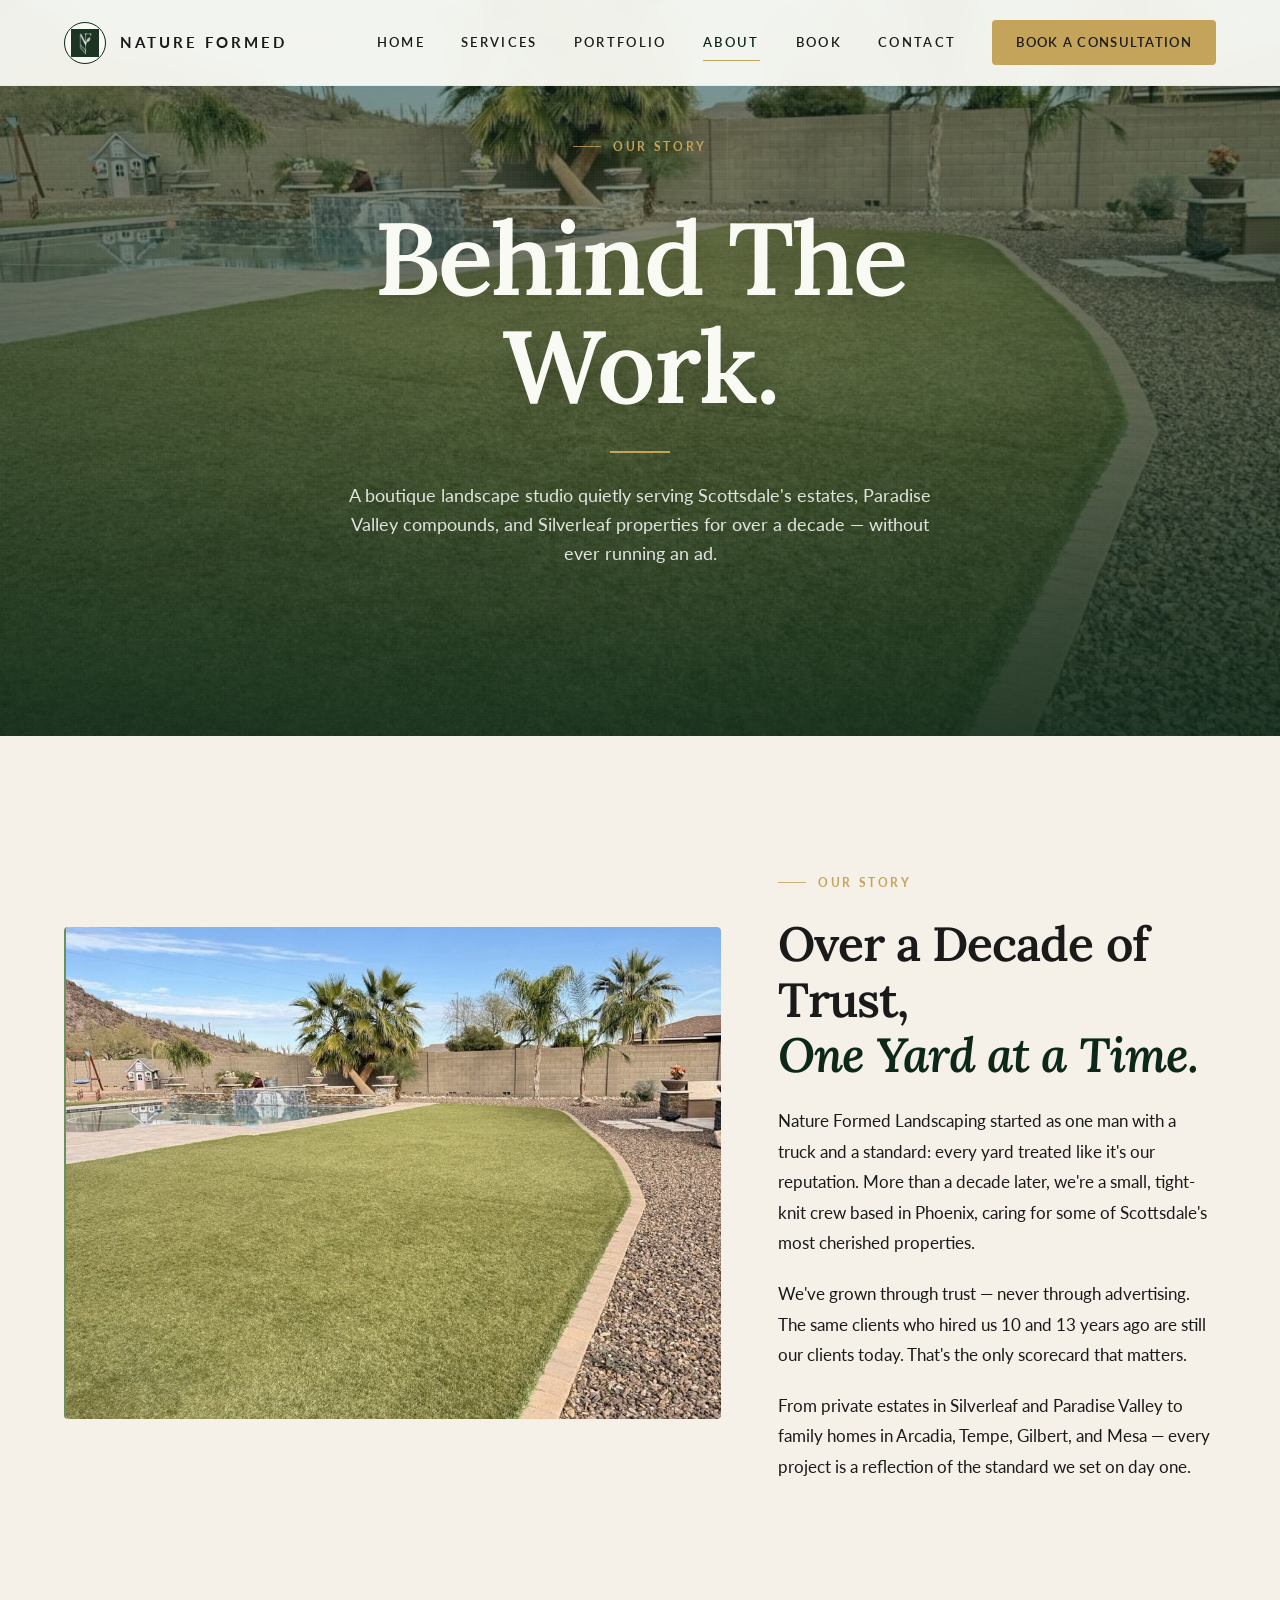
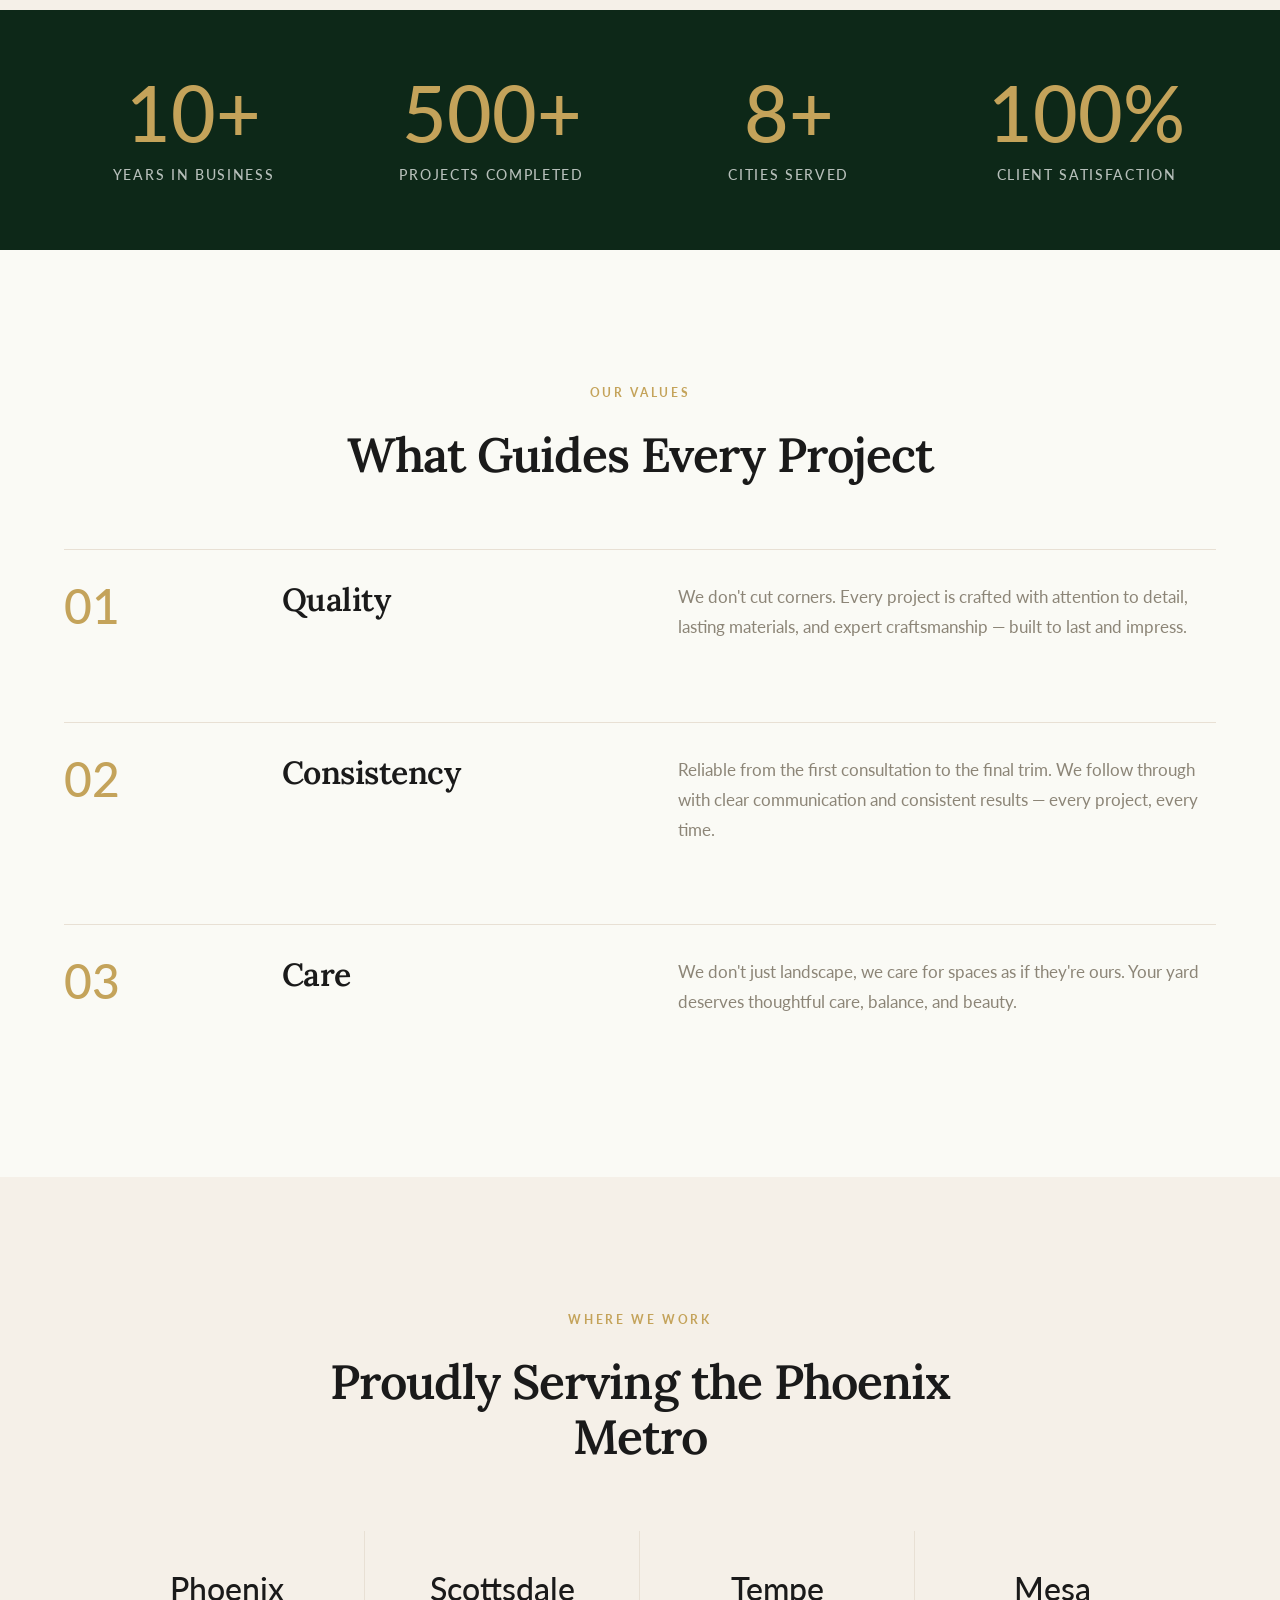
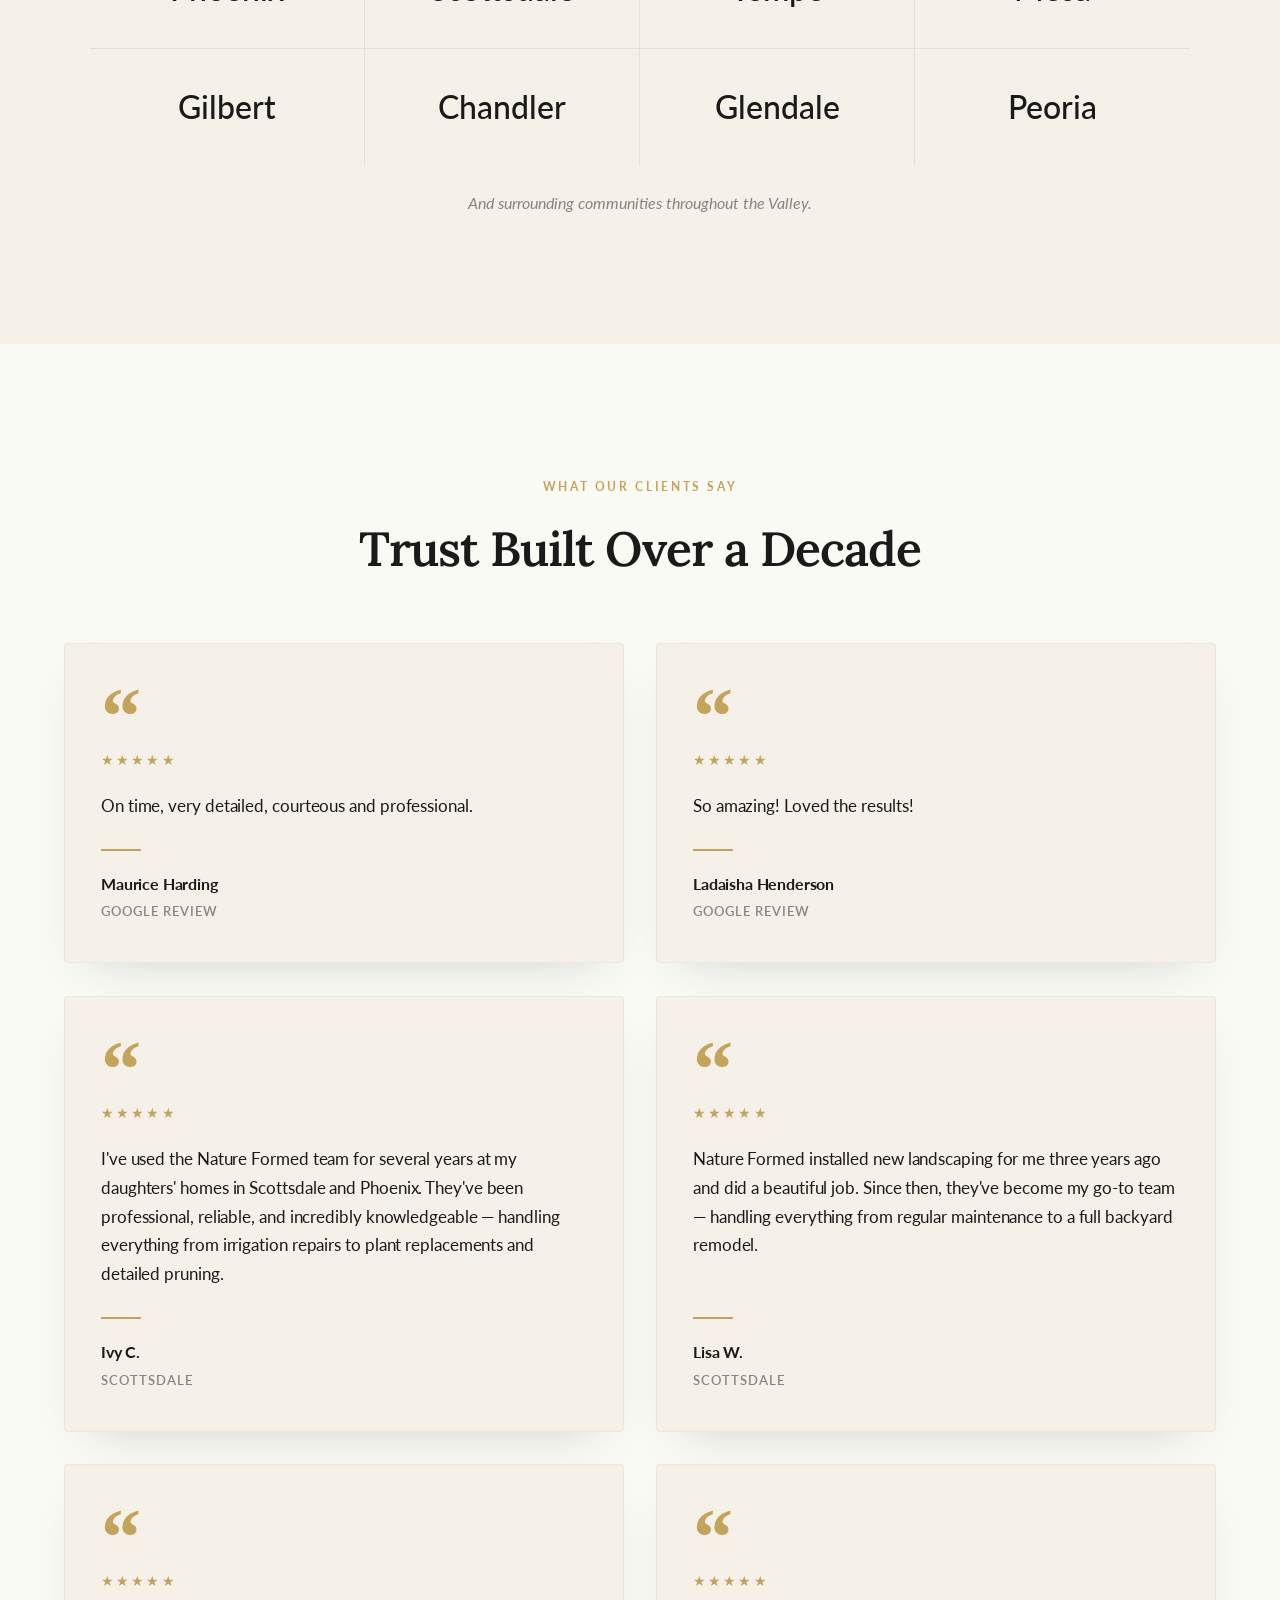
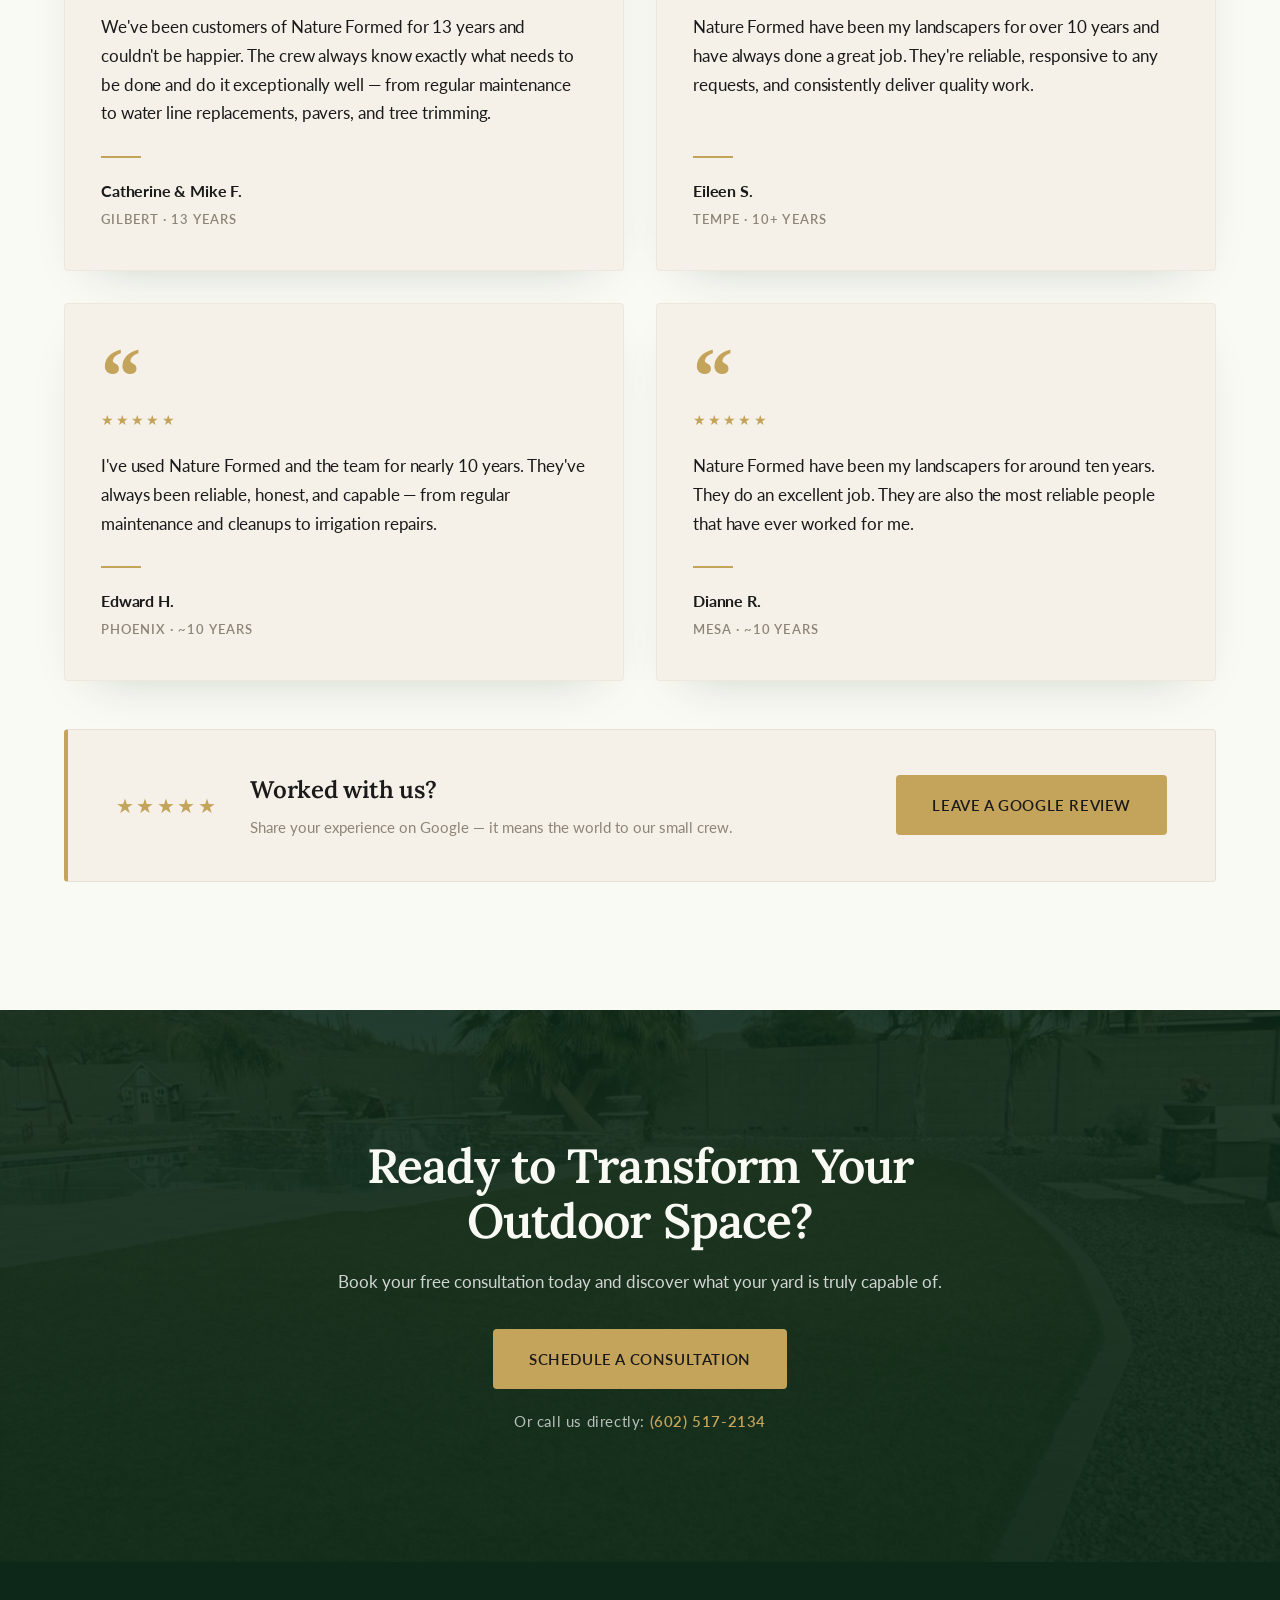
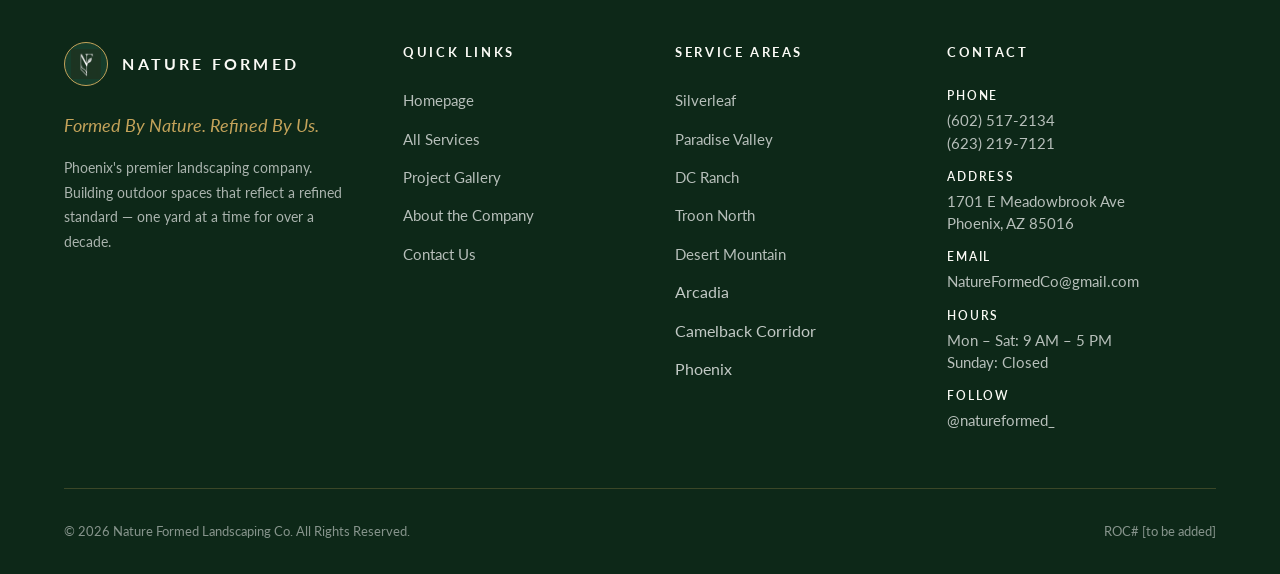
==== commit 080d570b: "fix: bump asset cache version to force browsers off stale JS/CSS Browsers had old buggy main.js (the" ====
--- a/about.html
+++ b/about.html
@@ -24,7 +24,7 @@
   <link rel="preconnect" href="https://fonts.googleapis.com" />
   <link rel="preconnect" href="https://fonts.gstatic.com" crossorigin />
   <link href="https://fonts.googleapis.com/css2?family=Lora:ital,wght@0,400;0,500;0,600;0,700;1,400;1,600&family=Lato:wght@300;400;600;700;900&display=swap" rel="stylesheet" />
-  <link rel="stylesheet" href="css/styles.css?v=20260424b" />
+  <link rel="stylesheet" href="css/styles.css?v=20260501a" />
 
   <!-- LocalBusiness with 5-star Review schema — AI engines cite these directly -->
   <script type="application/ld+json">
@@ -335,6 +335,6 @@
   </footer>
 
   <script>document.getElementById('year').textContent = new Date().getFullYear();</script>
-  <script src="js/main.js?v=20260424b"></script>
+  <script src="js/main.js?v=20260501a"></script>
 </body>
 </html>
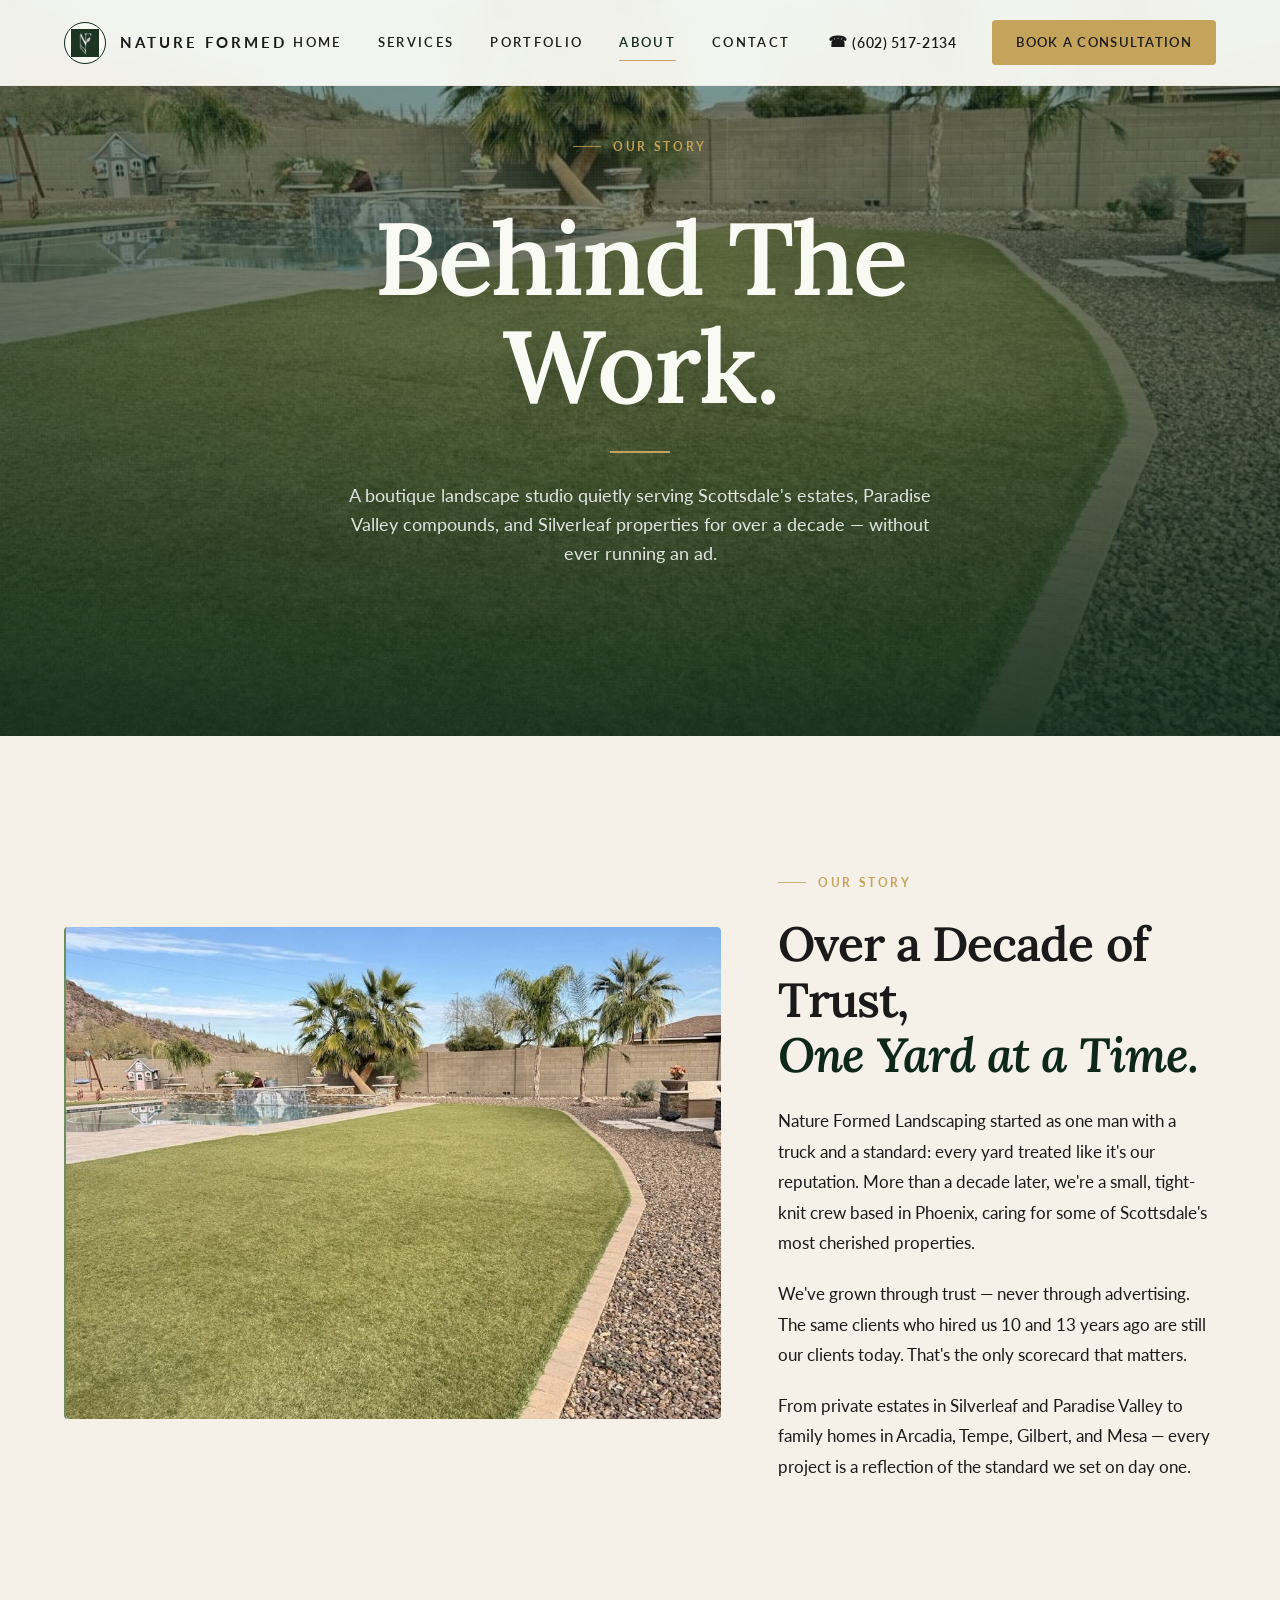
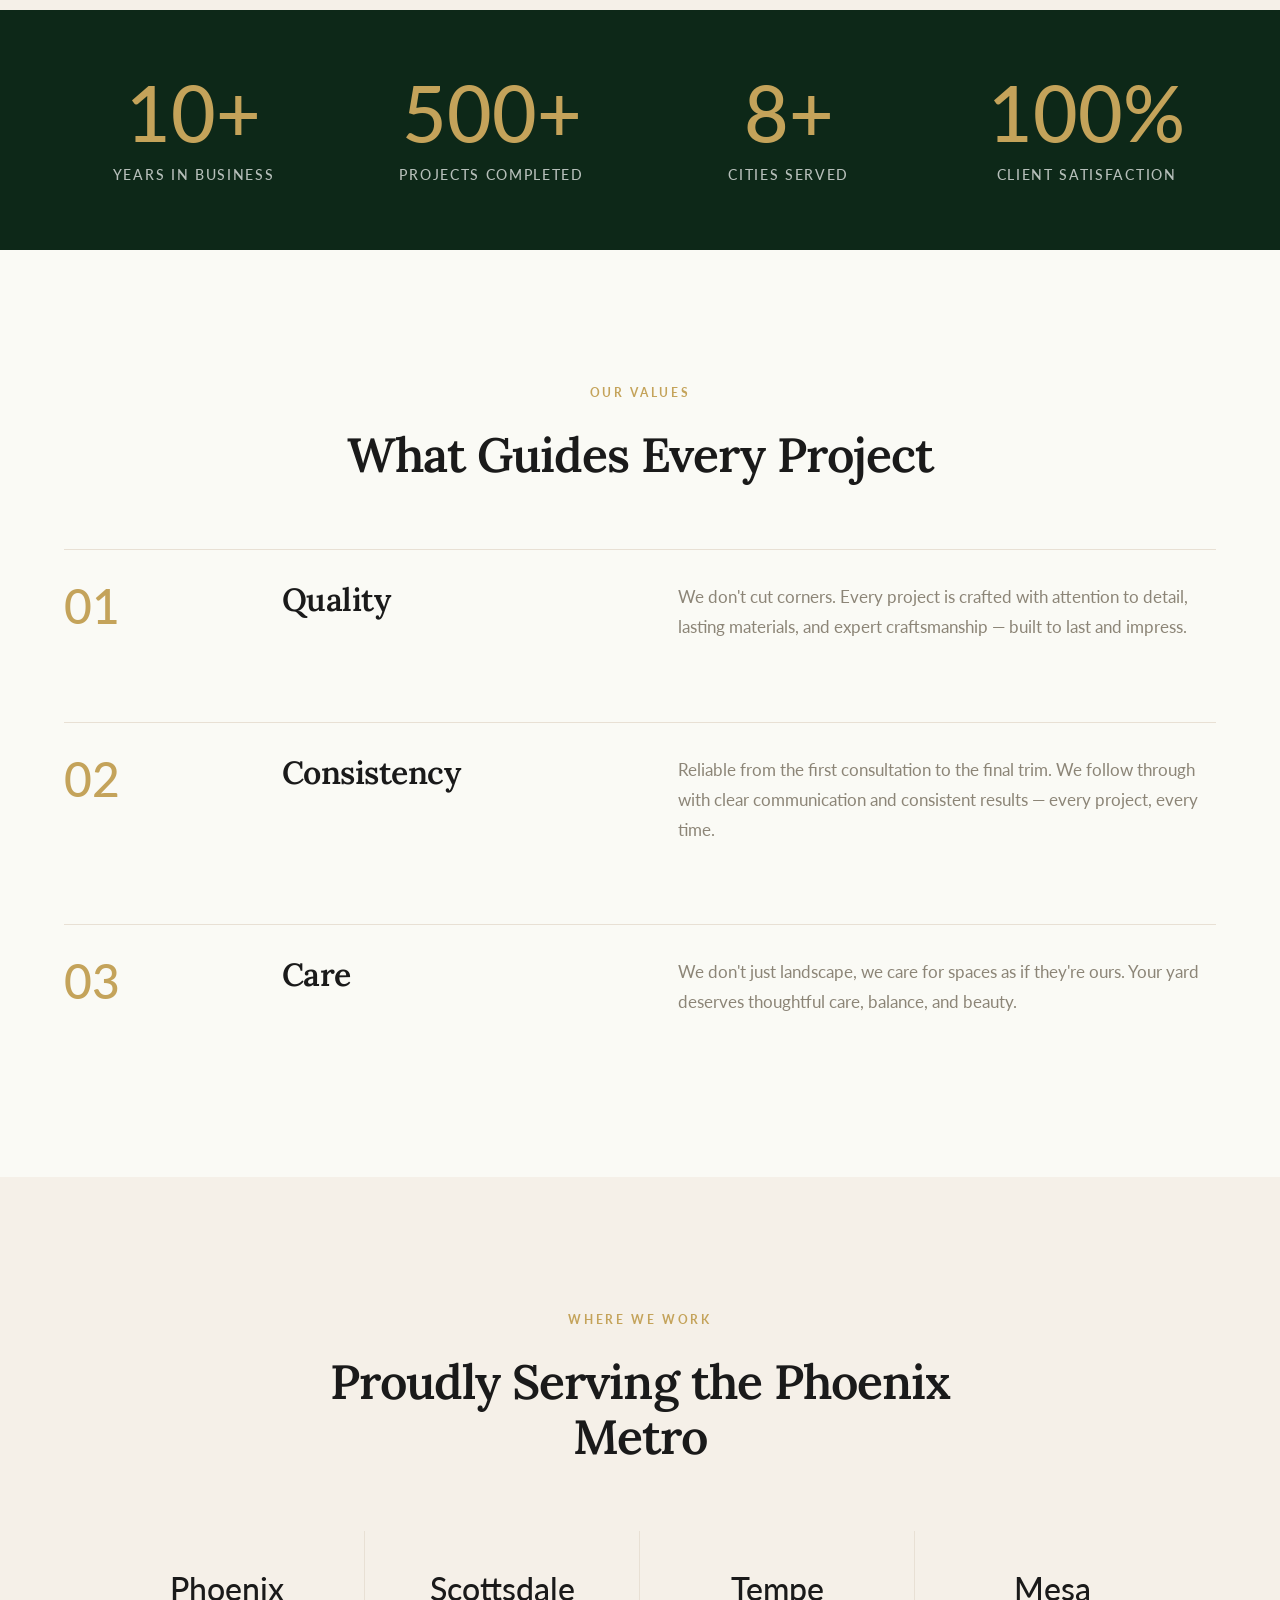
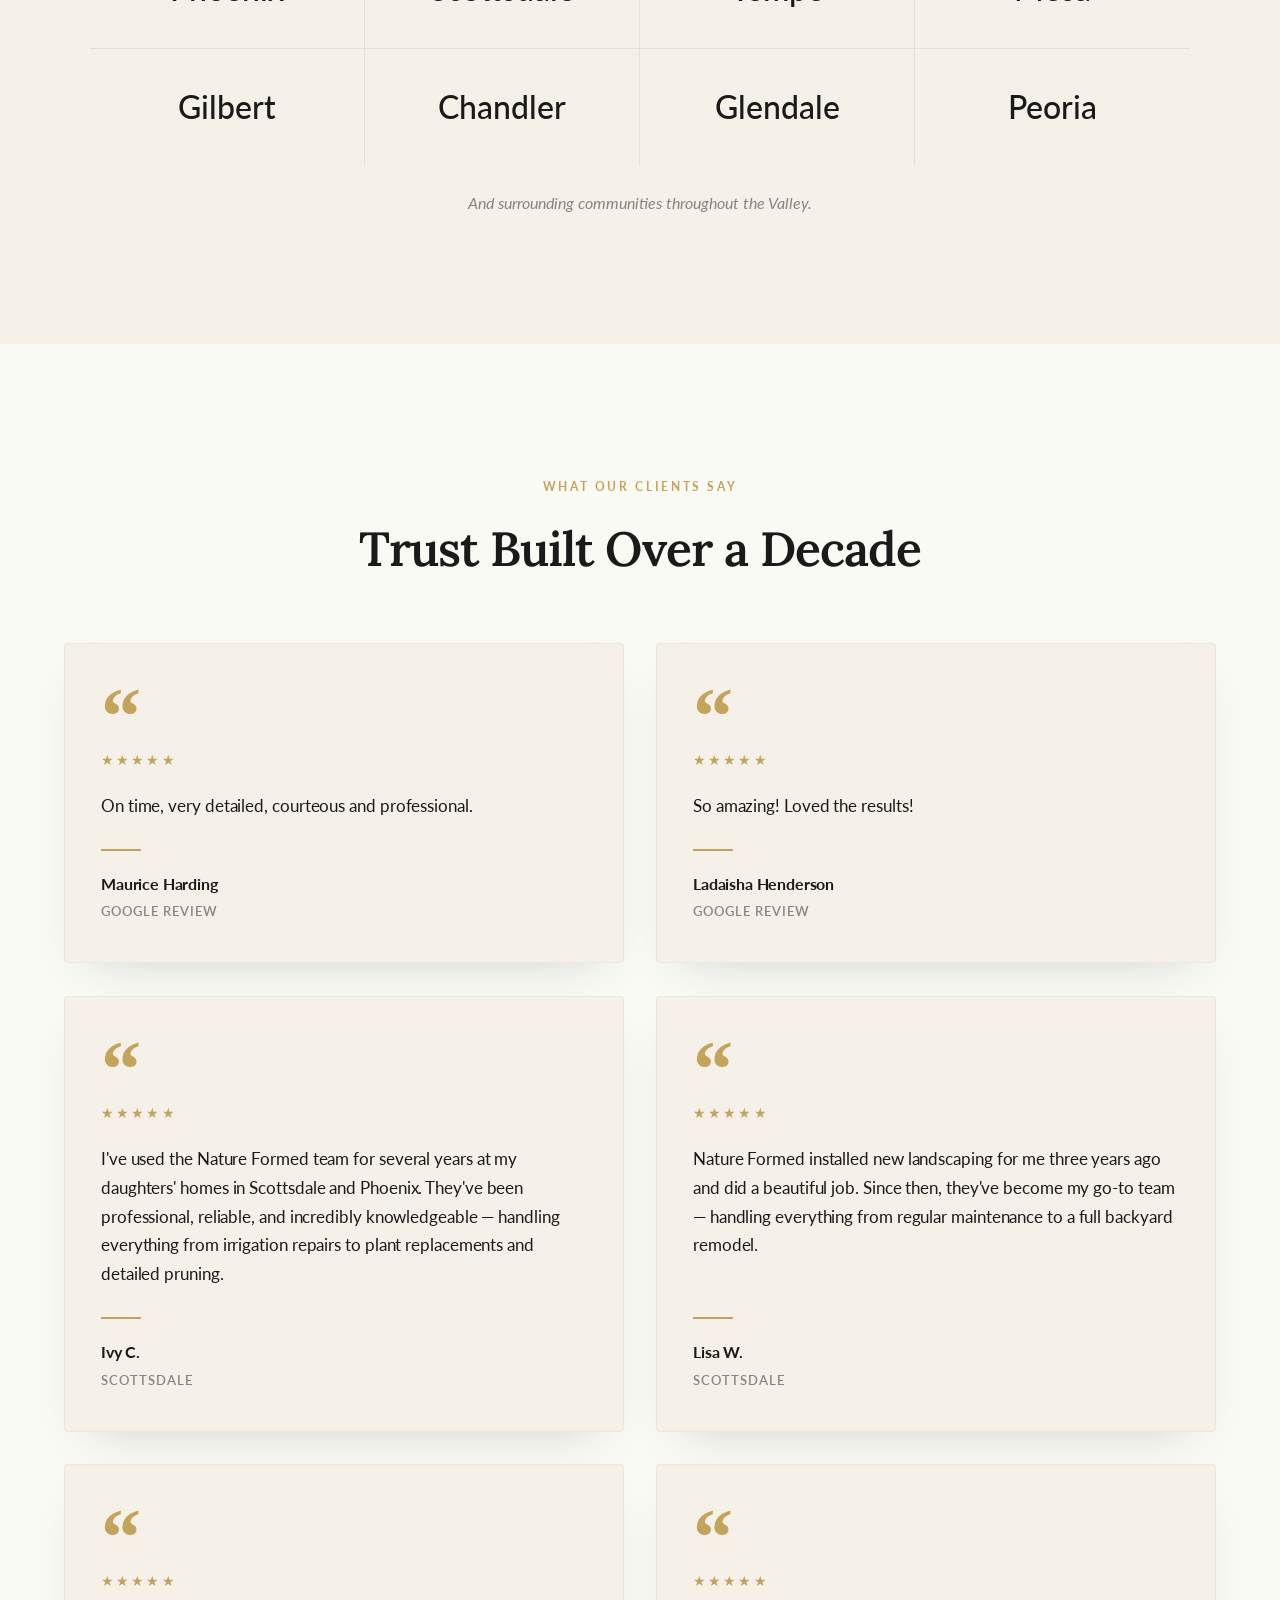
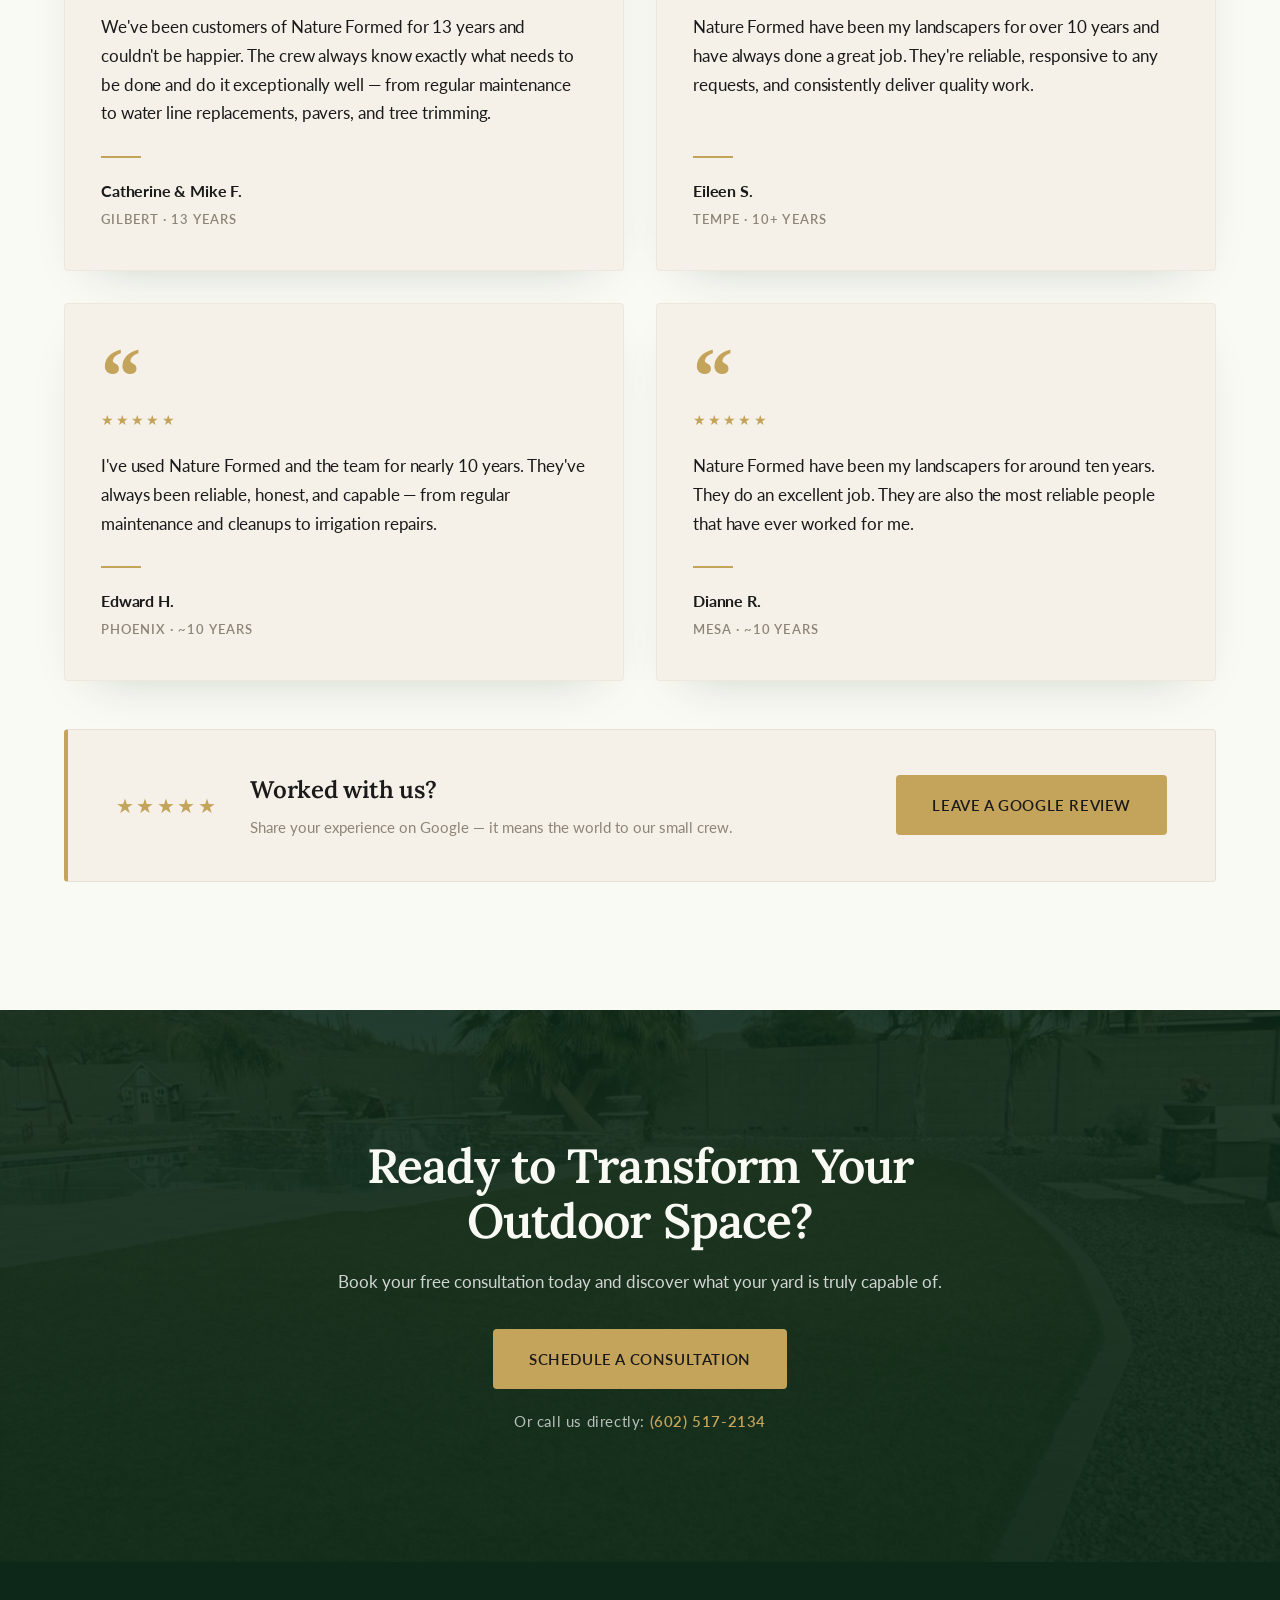
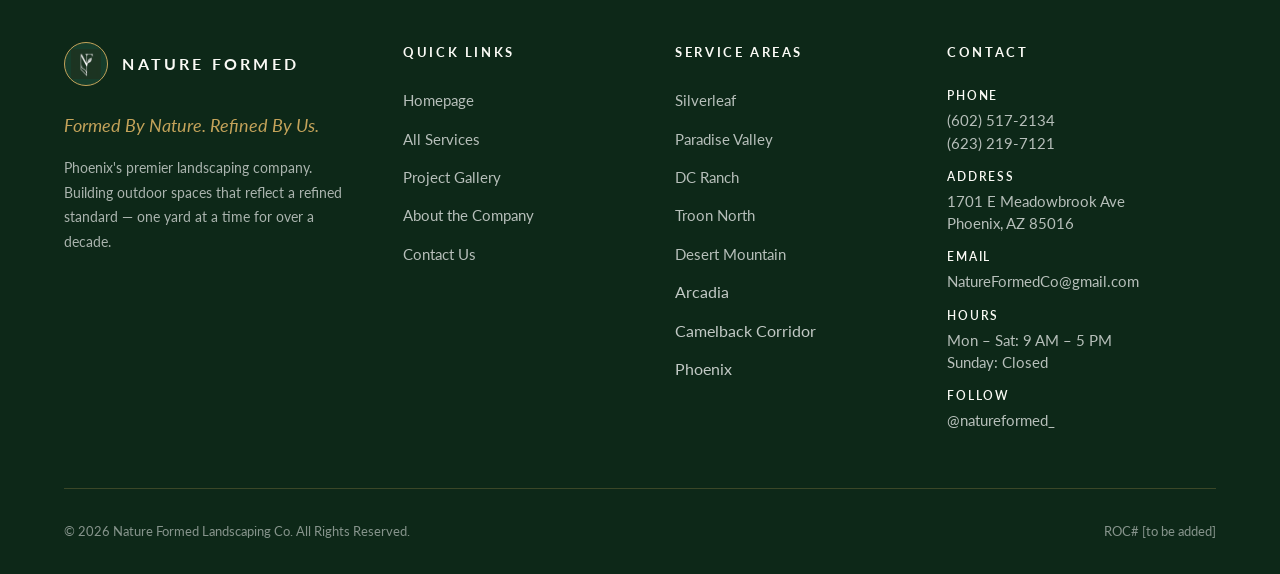
==== commit 4b9db42e: "conv: phone in nav + replace screenshot poster with clean frame Conversion-driving changes for high-" ====
--- a/about.html
+++ b/about.html
@@ -24,7 +24,7 @@
   <link rel="preconnect" href="https://fonts.googleapis.com" />
   <link rel="preconnect" href="https://fonts.gstatic.com" crossorigin />
   <link href="https://fonts.googleapis.com/css2?family=Lora:ital,wght@0,400;0,500;0,600;0,700;1,400;1,600&family=Lato:wght@300;400;600;700;900&display=swap" rel="stylesheet" />
-  <link rel="stylesheet" href="css/styles.css?v=20260501a" />
+  <link rel="stylesheet" href="css/styles.css?v=20260501b" />
 
   <!-- LocalBusiness with 5-star Review schema — AI engines cite these directly -->
   <script type="application/ld+json">
@@ -74,8 +74,8 @@
       <a href="services.html" class="nav__link">Services</a>
       <a href="portfolio.html" class="nav__link">Portfolio</a>
       <a href="about.html" class="nav__link">About</a>
-      <a href="appointments.html" class="nav__link">Book</a>
       <a href="contact.html" class="nav__link">Contact</a>
+      <a href="tel:+16025172134" class="nav__phone" aria-label="Call us at (602) 517-2134"><span class="nav__phone-icon" aria-hidden="true">☎</span>(602) 517-2134</a>
       <a href="appointments.html" class="nav__cta">Book a Consultation</a>
     </nav>
     <button class="nav__toggle" aria-label="Open menu" aria-expanded="false">
@@ -335,6 +335,6 @@
   </footer>
 
   <script>document.getElementById('year').textContent = new Date().getFullYear();</script>
-  <script src="js/main.js?v=20260501a"></script>
+  <script src="js/main.js?v=20260501b"></script>
 </body>
 </html>
--- a/css/styles.css
+++ b/css/styles.css
@@ -340,6 +340,29 @@
   transition: background 0.3s ease, transform 0.3s ease;
 }
 .nav__cta:hover { background: var(--gold-light); transform: translateY(-1px); }
+
+.nav__phone {
+  display: inline-flex;
+  align-items: center;
+  gap: 0.4rem;
+  color: var(--warm-white);
+  font-family: "Lato", -apple-system, BlinkMacSystemFont, "Segoe UI", Helvetica, Arial, sans-serif;
+  font-size: 0.875rem;
+  font-weight: 600;
+  letter-spacing: 0.04em;
+  white-space: nowrap;
+  transition: color 0.2s ease;
+}
+.nav__phone:hover { color: var(--gold); }
+.nav__phone-icon {
+  font-size: 0.95rem;
+  transform: scaleX(-1) translateY(-1px);
+  display: inline-block;
+}
+.nav.is-scrolled .nav__phone,
+.nav.is-light:not(.is-scrolled) .nav__phone { color: var(--charcoal); }
+.nav.is-scrolled .nav__phone:hover,
+.nav.is-light:not(.is-scrolled) .nav__phone:hover { color: var(--forest); }
 
 .nav__toggle {
   display: none;
@@ -2463,6 +2486,7 @@
     gap: 2.5rem; padding: 2rem; z-index: 9999; }
   .nav__menu.is-open { display: flex; }
   .nav__menu .nav__link { font-size: 1.25rem; letter-spacing: 0.2em; }
+  .nav__menu .nav__phone { color: var(--warm-white); font-size: 1.25rem; letter-spacing: 0.04em; }
   .nav__menu .nav__cta { padding: 1rem 2rem; font-size: 0.9375rem; }
   .nav__toggle { display: block; z-index: 10000; }
 
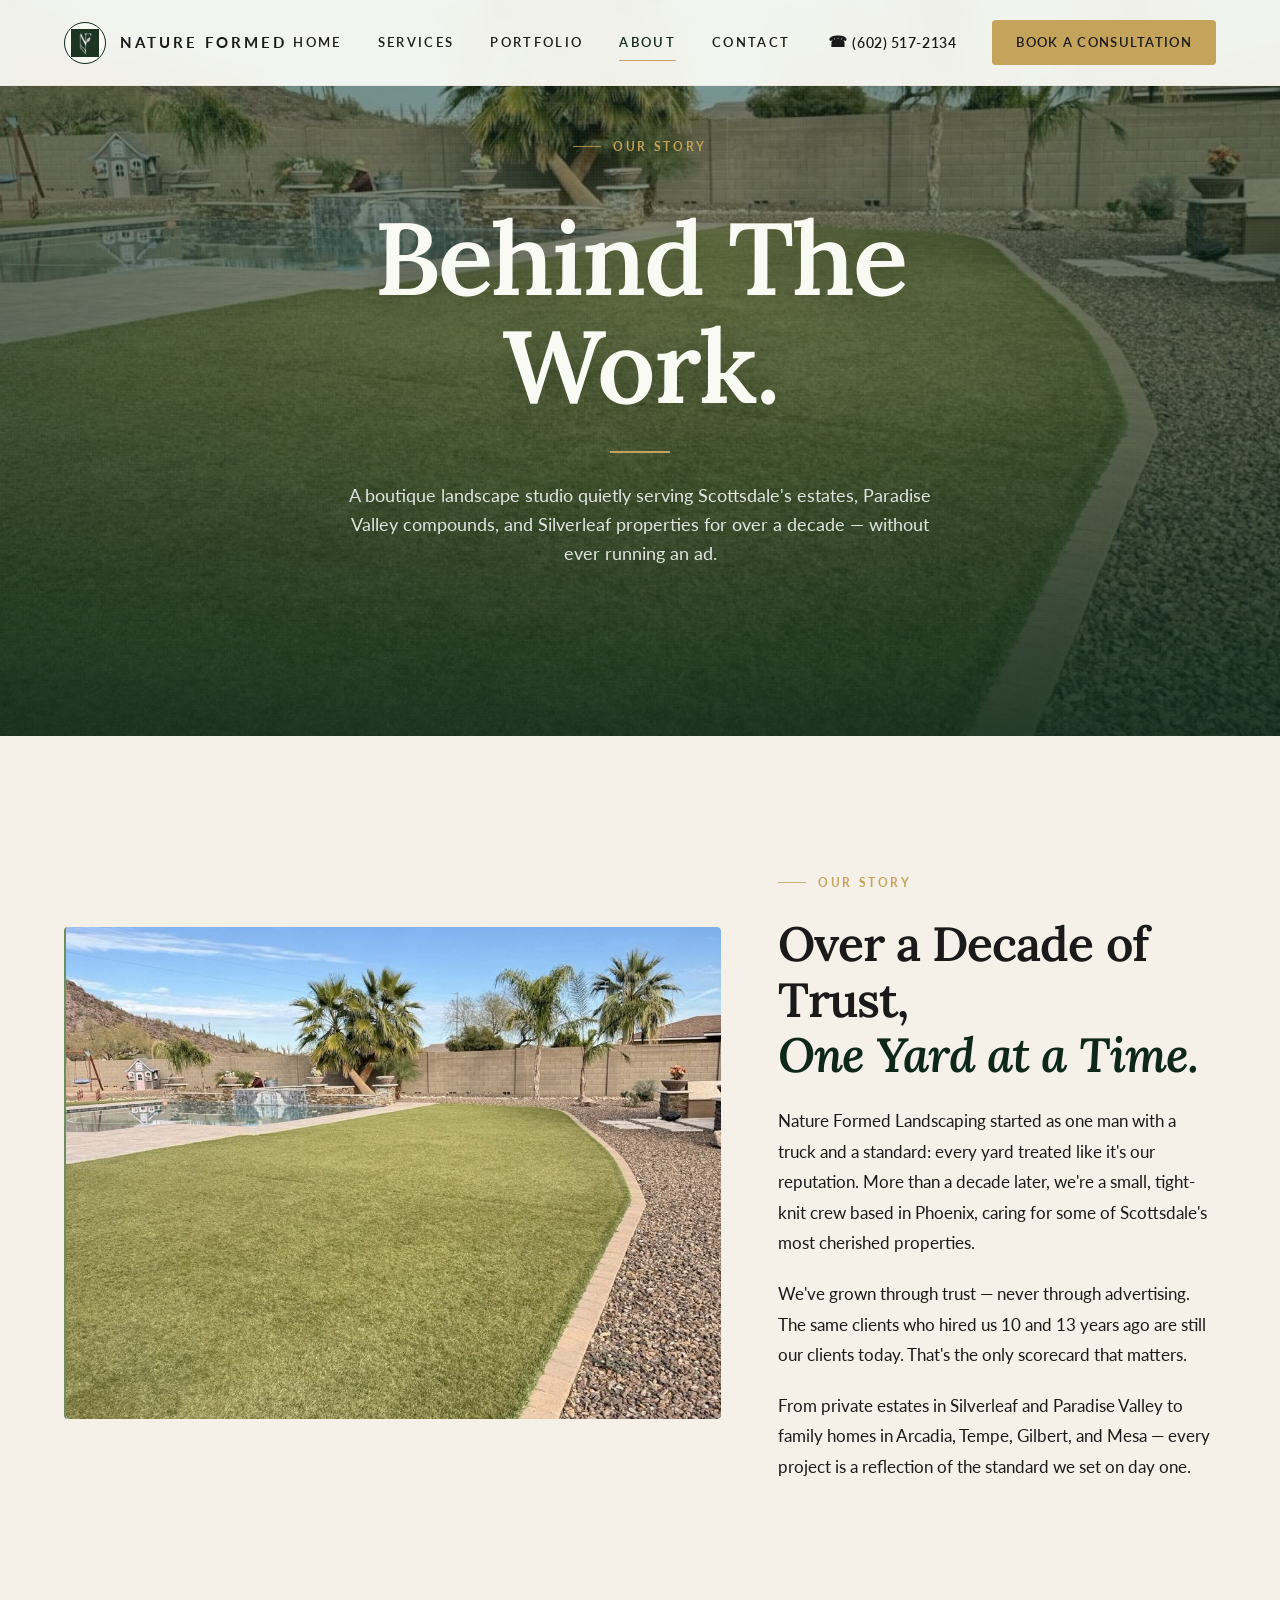
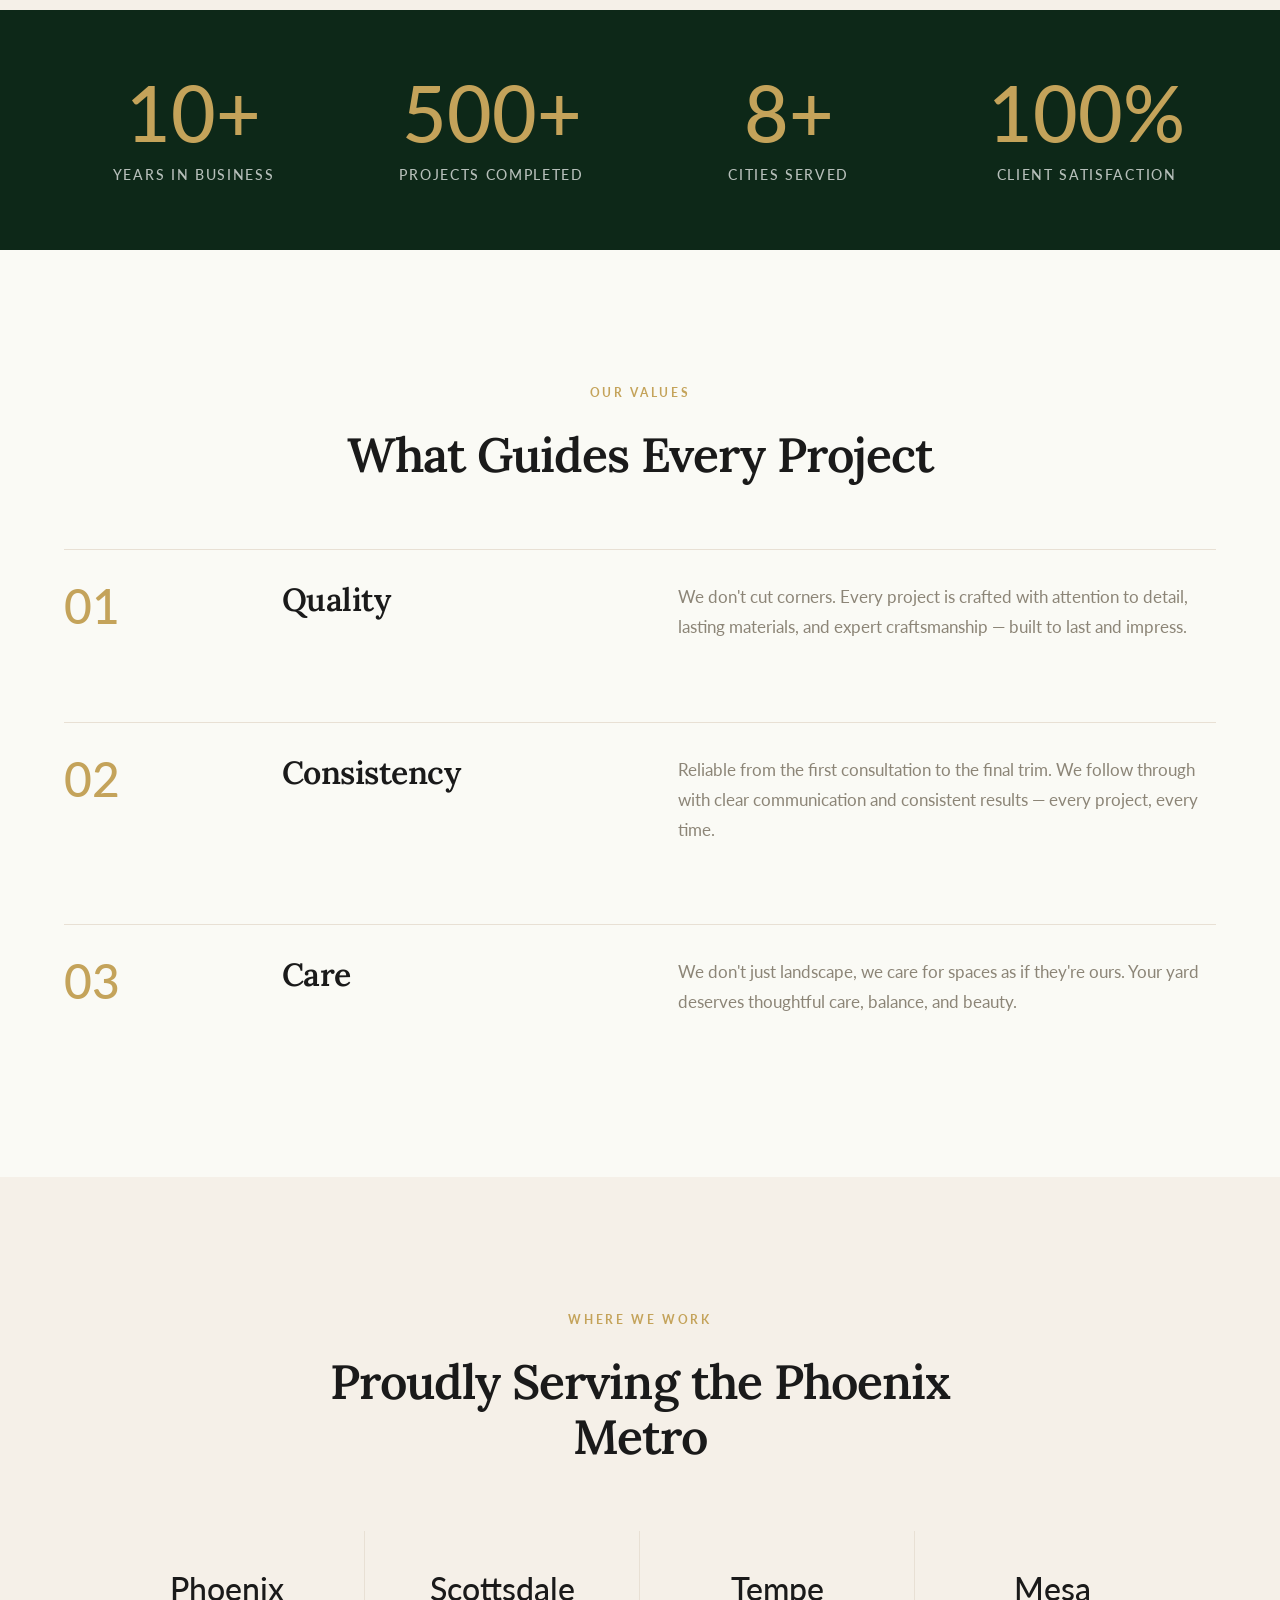
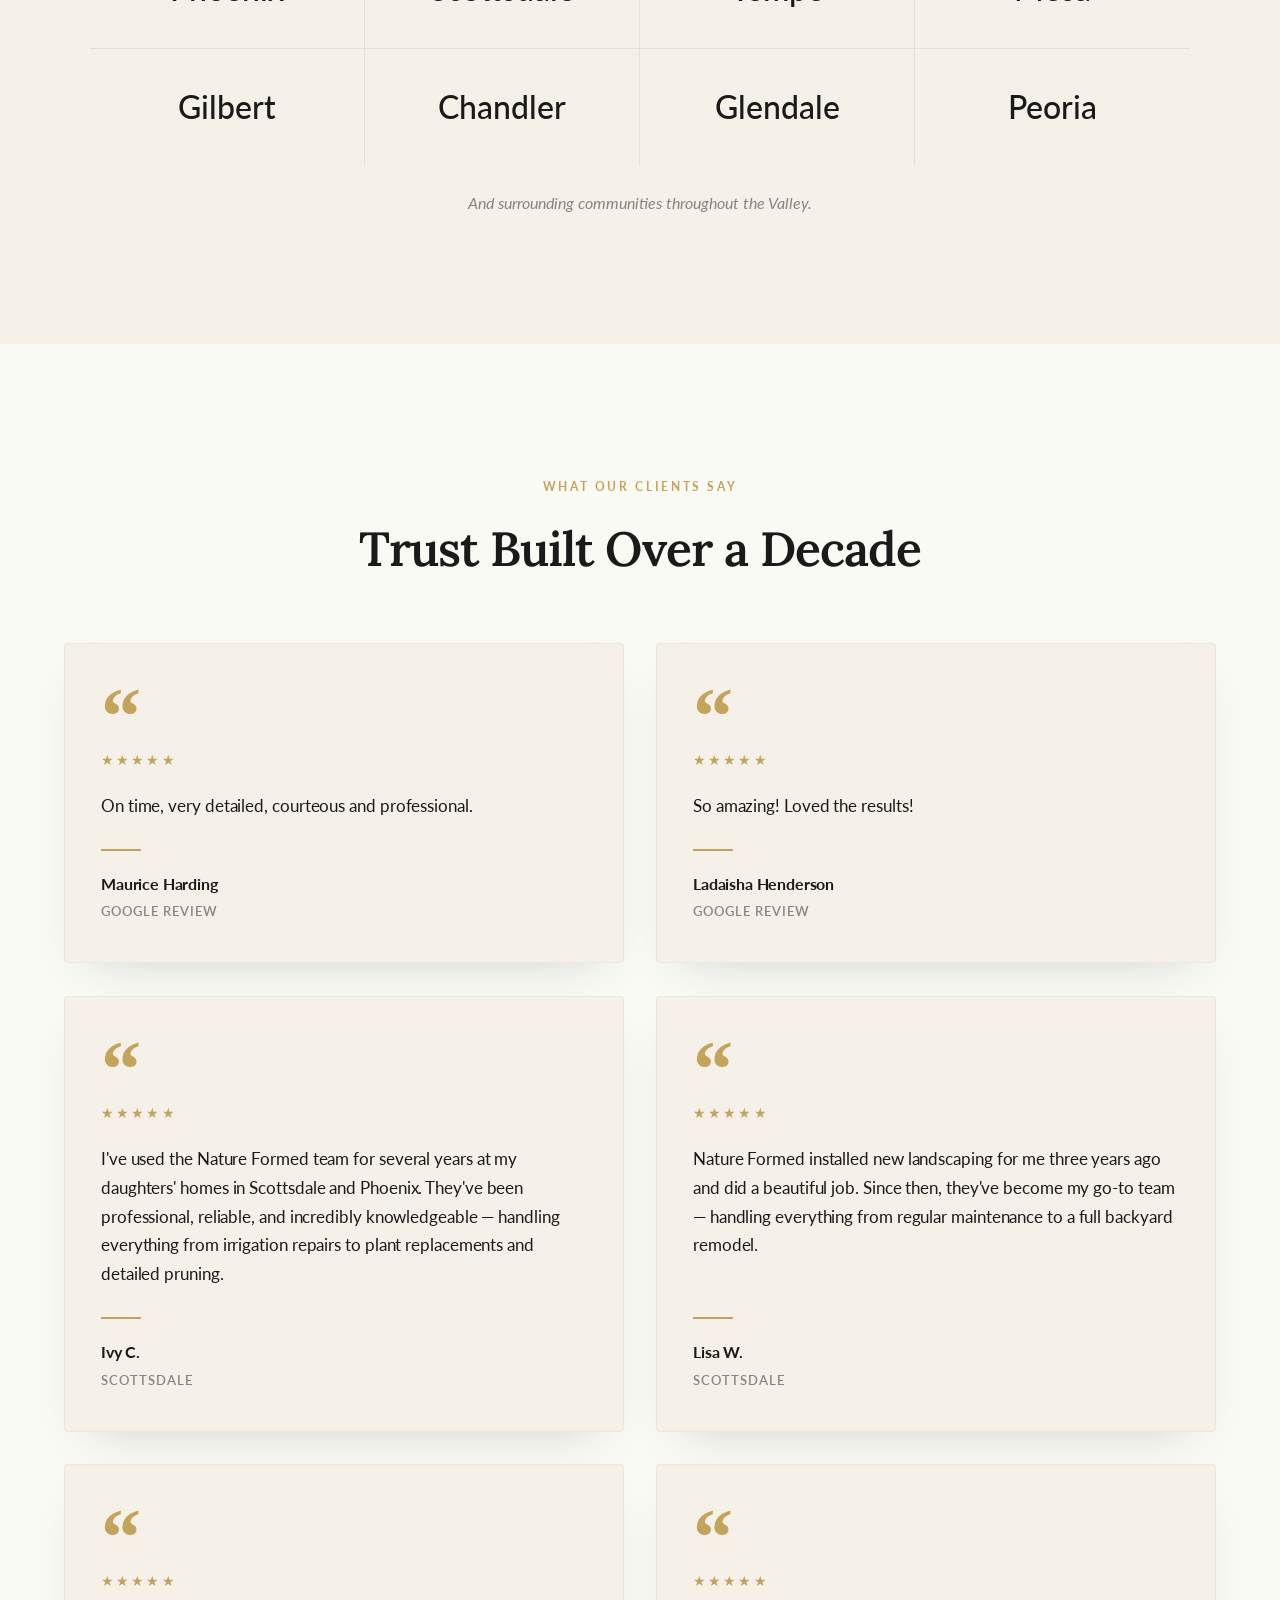
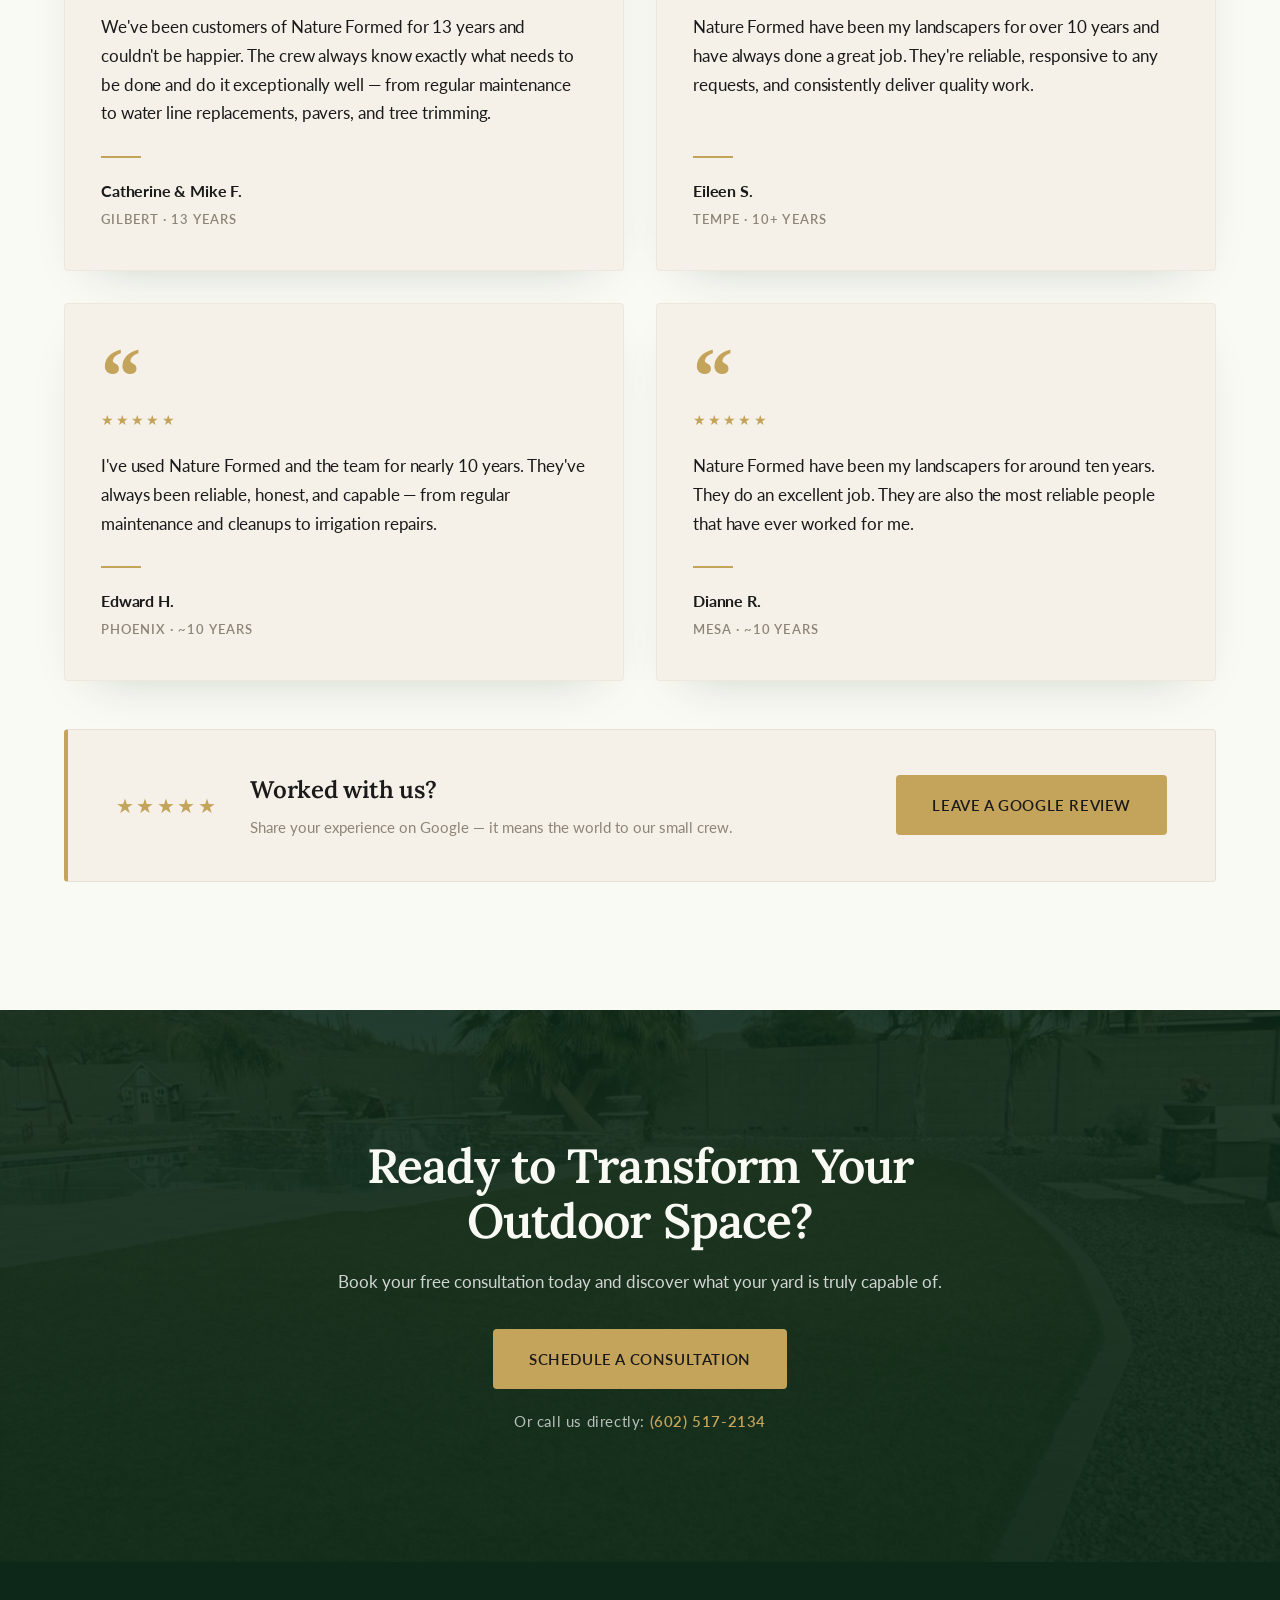
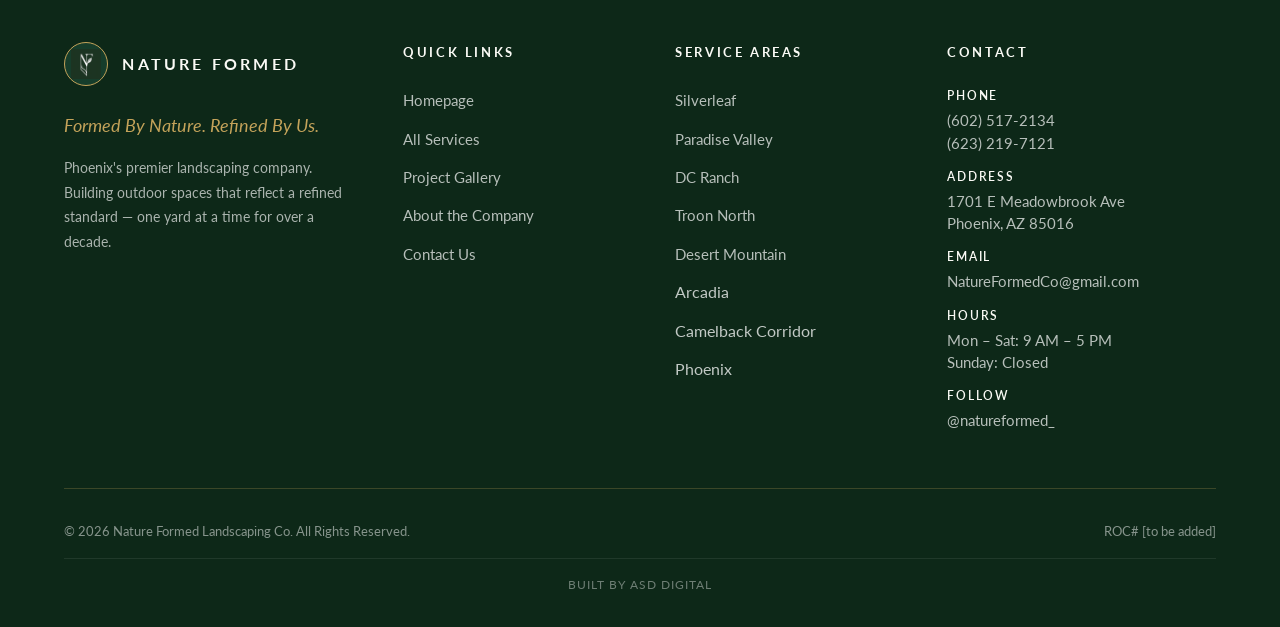
==== commit def58747: "footer: ASD Digital credit + mobile readability fixes - Add "Built by ASD Digital" credit line to al" ====
--- a/about.html
+++ b/about.html
@@ -332,7 +332,9 @@
       <div>© <span id="year">2026</span> Nature Formed Landscaping Co. All Rights Reserved.</div>
       <div>ROC# [to be added]</div>
     </div>
+    <div class="footer__credit">Built by ASD Digital</div>
   </footer>
+
 
   <script>document.getElementById('year').textContent = new Date().getFullYear();</script>
   <script src="js/main.js?v=20260501b"></script>
--- a/css/styles.css
+++ b/css/styles.css
@@ -11,6 +11,7 @@
   -webkit-text-size-adjust: 100%;
   text-size-adjust: 100%;
 }
+html { overflow-x: hidden; }
 body { min-height: 100vh; overflow-x: hidden; }
 img, video { max-width: 100%; height: auto; display: block; }
 button { cursor: pointer; border: none; background: none; font: inherit; color: inherit; }
@@ -873,8 +874,11 @@
   white-space: nowrap;
 }
 @media (max-width: 600px) {
-  .hero__meta { font-size: 0.65rem; letter-spacing: 0.15em; }
+  .hero__meta { font-size: 0.75rem; letter-spacing: 0.12em; }
   .hero__meta-right { display: none; }
+}
+@media (max-width: 360px) {
+  .hero__meta-left { white-space: normal; flex: 1 1 auto; min-width: 0; }
 }
 
 .hero__mast {
@@ -1418,6 +1422,18 @@
   color: rgba(255,255,255,0.5);
 }
 
+.footer__credit {
+  max-width: var(--container-max);
+  margin: 1rem auto 0;
+  padding-top: 1rem;
+  border-top: 1px solid rgba(255,255,255,0.08);
+  text-align: center;
+  font-size: 0.75rem;
+  letter-spacing: 0.08em;
+  text-transform: uppercase;
+  color: rgba(255,255,255,0.4);
+}
+
 /* ---------- SERVICES PAGE — DETAIL BLOCKS ---------- */
 .service-block {
   padding: calc(var(--section-padding-y) * 0.65) 0;
@@ -2547,6 +2563,17 @@
   .footer__mission { font-size: 0.9375rem; }
   .footer__bottom { font-size: 0.875rem; }
   .testimonial__meta { font-size: 0.875rem; }
+  .service-card__tag { font-size: 0.75rem; letter-spacing: 0.14em; }
+  .discreet-feature__tag { font-size: 0.75rem; letter-spacing: 0.18em; padding: 0.55rem 1.1rem; }
+  .ba-slider__tag { font-size: 0.75rem; letter-spacing: 0.16em; padding: 0.45rem 0.85rem; }
+  .project-card__label,
+  .portfolio-card__cat,
+  .contact-card__label,
+  .discreet__badge { font-size: 0.75rem; letter-spacing: 0.14em; }
+
+  /* Bigger tap targets for footer nav links */
+  .footer__list li { margin-bottom: 0.25rem; }
+  .footer__list a { padding: 0.5rem 0; font-size: 1rem; }
 }
 
 /* ---------- SCROLL PROGRESS BAR ---------- */
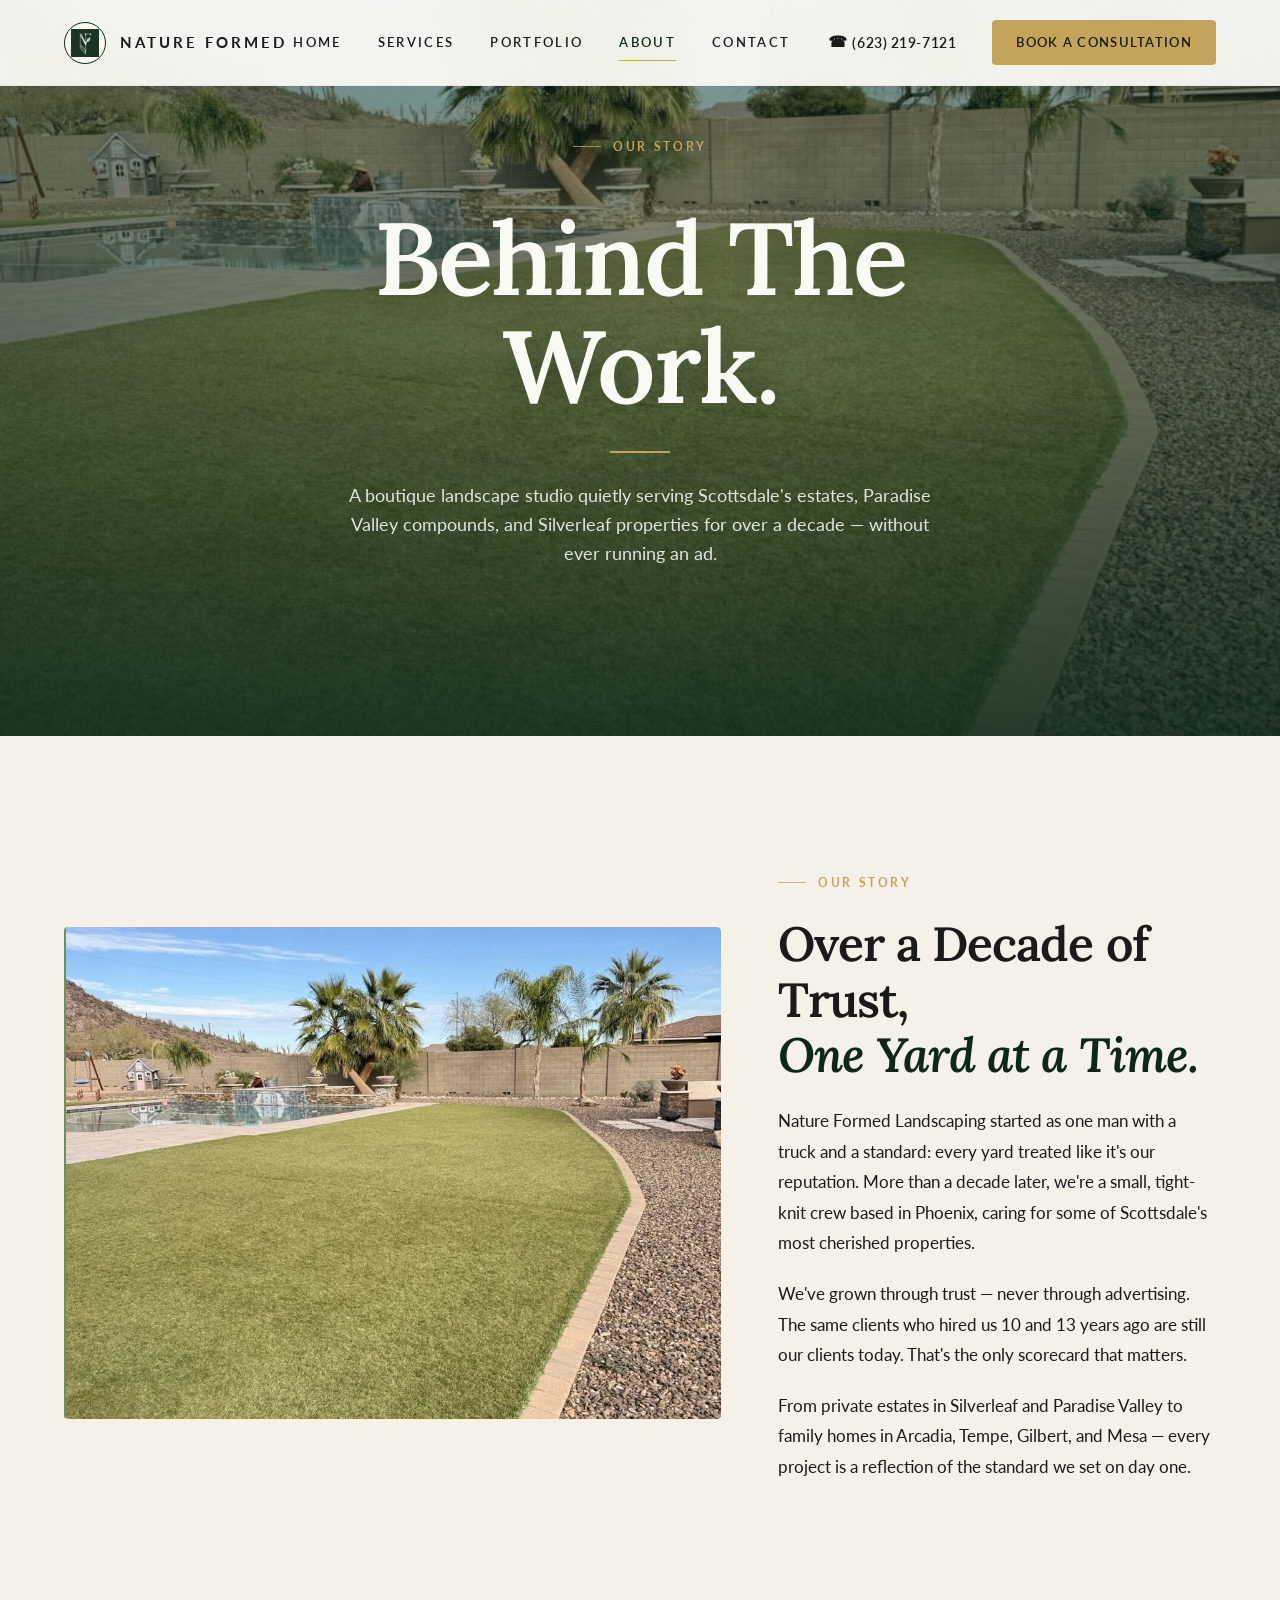
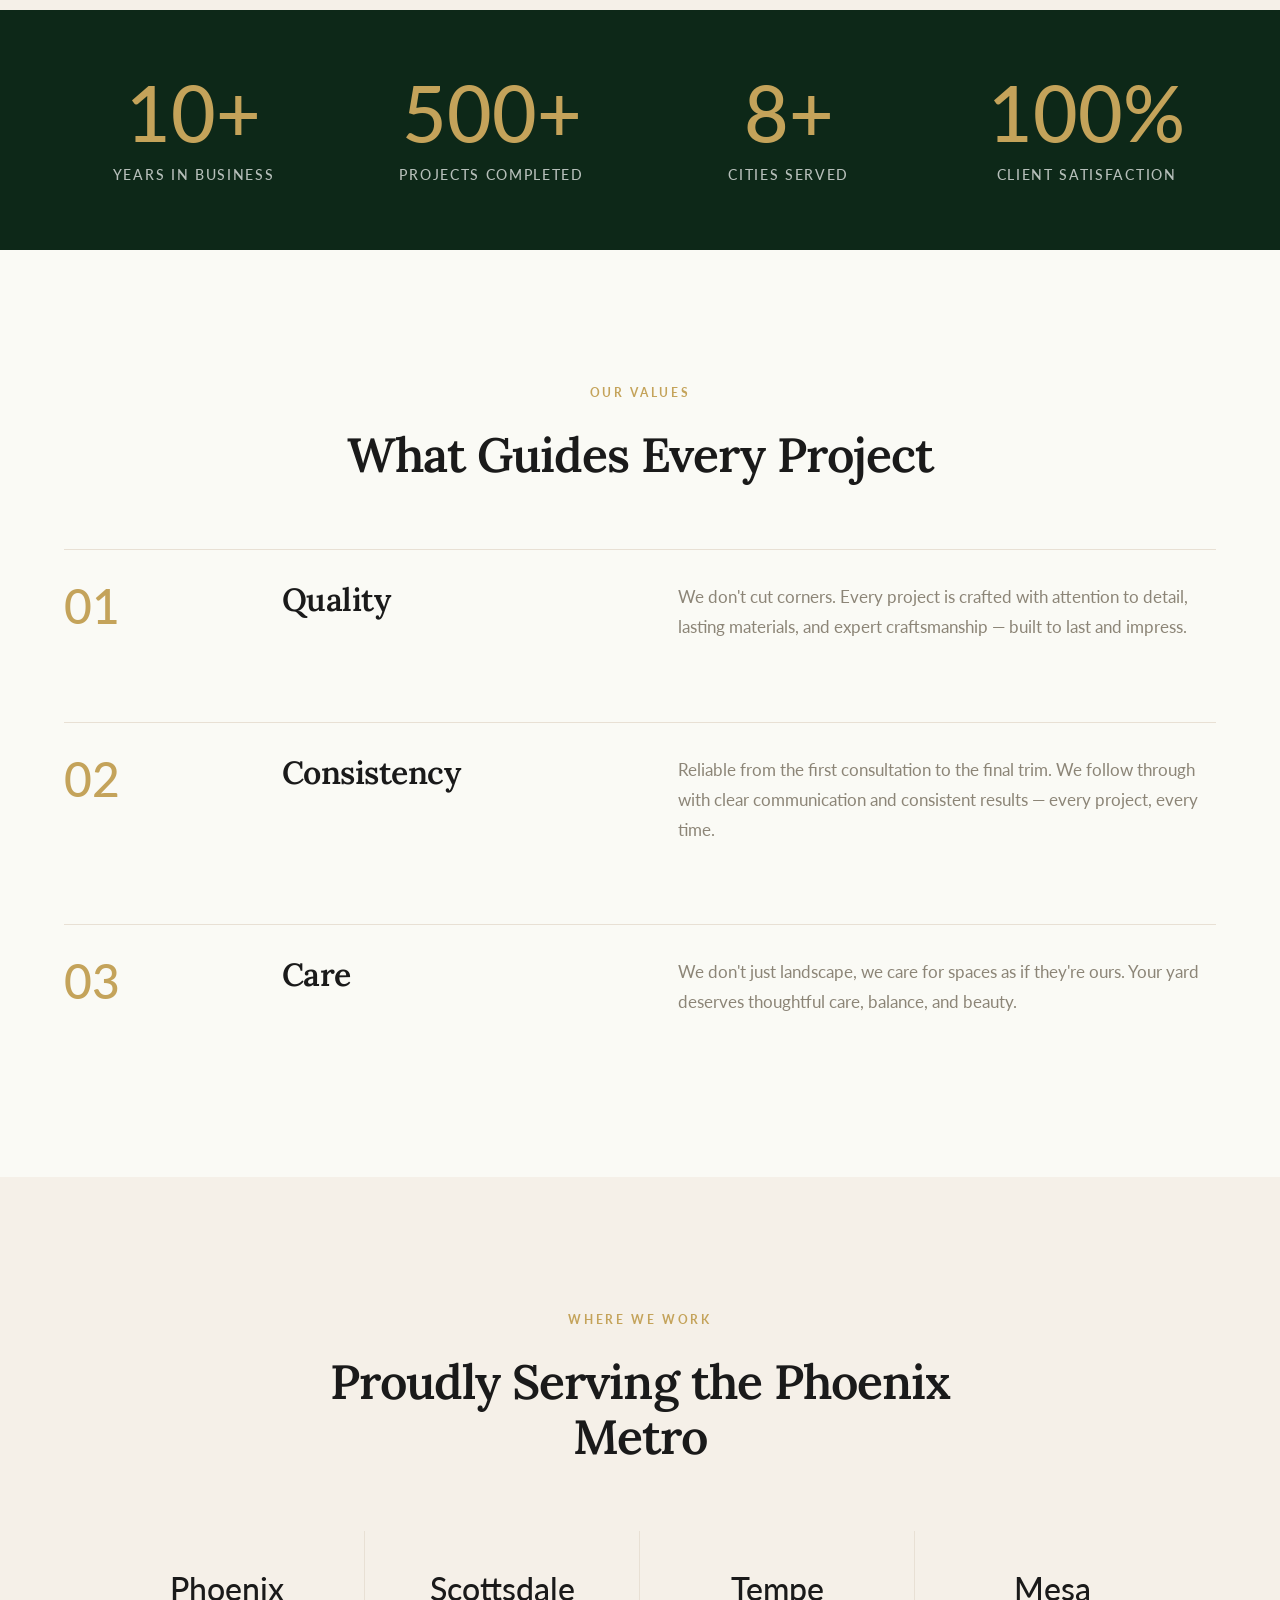
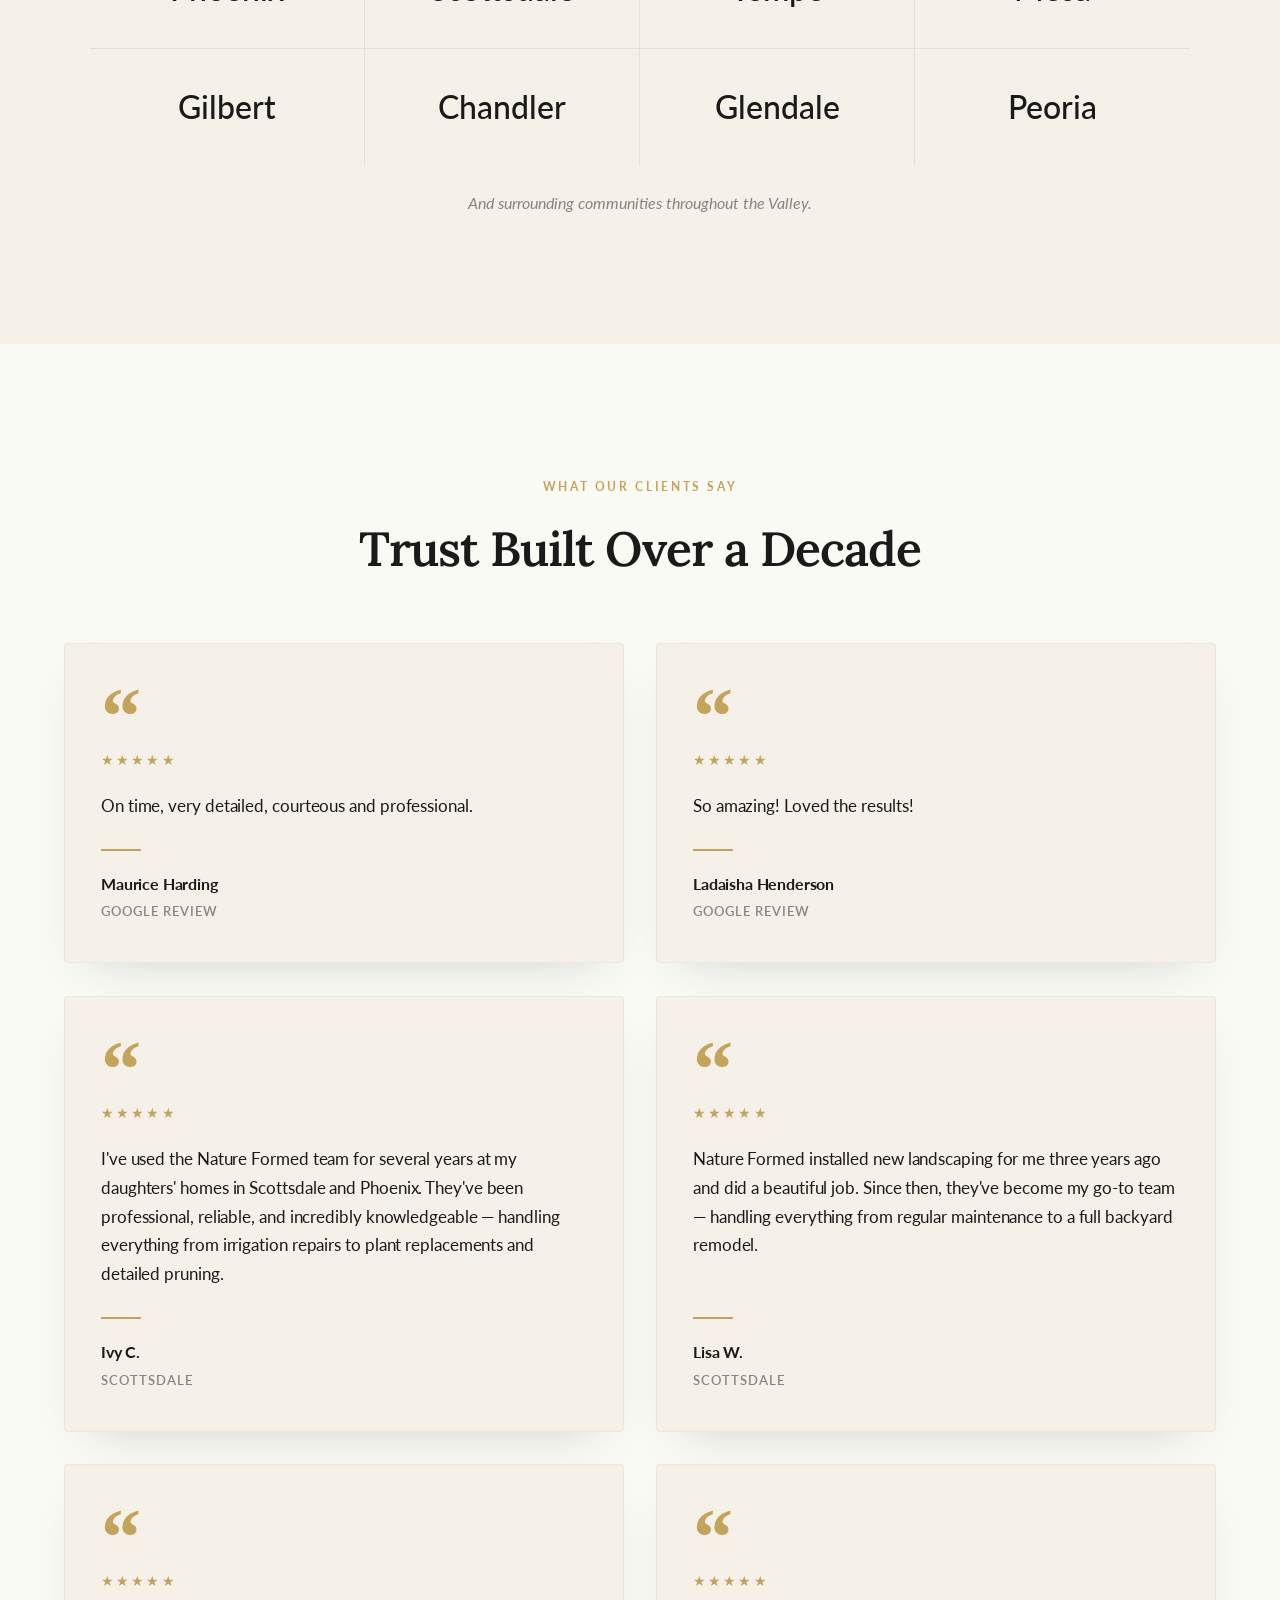
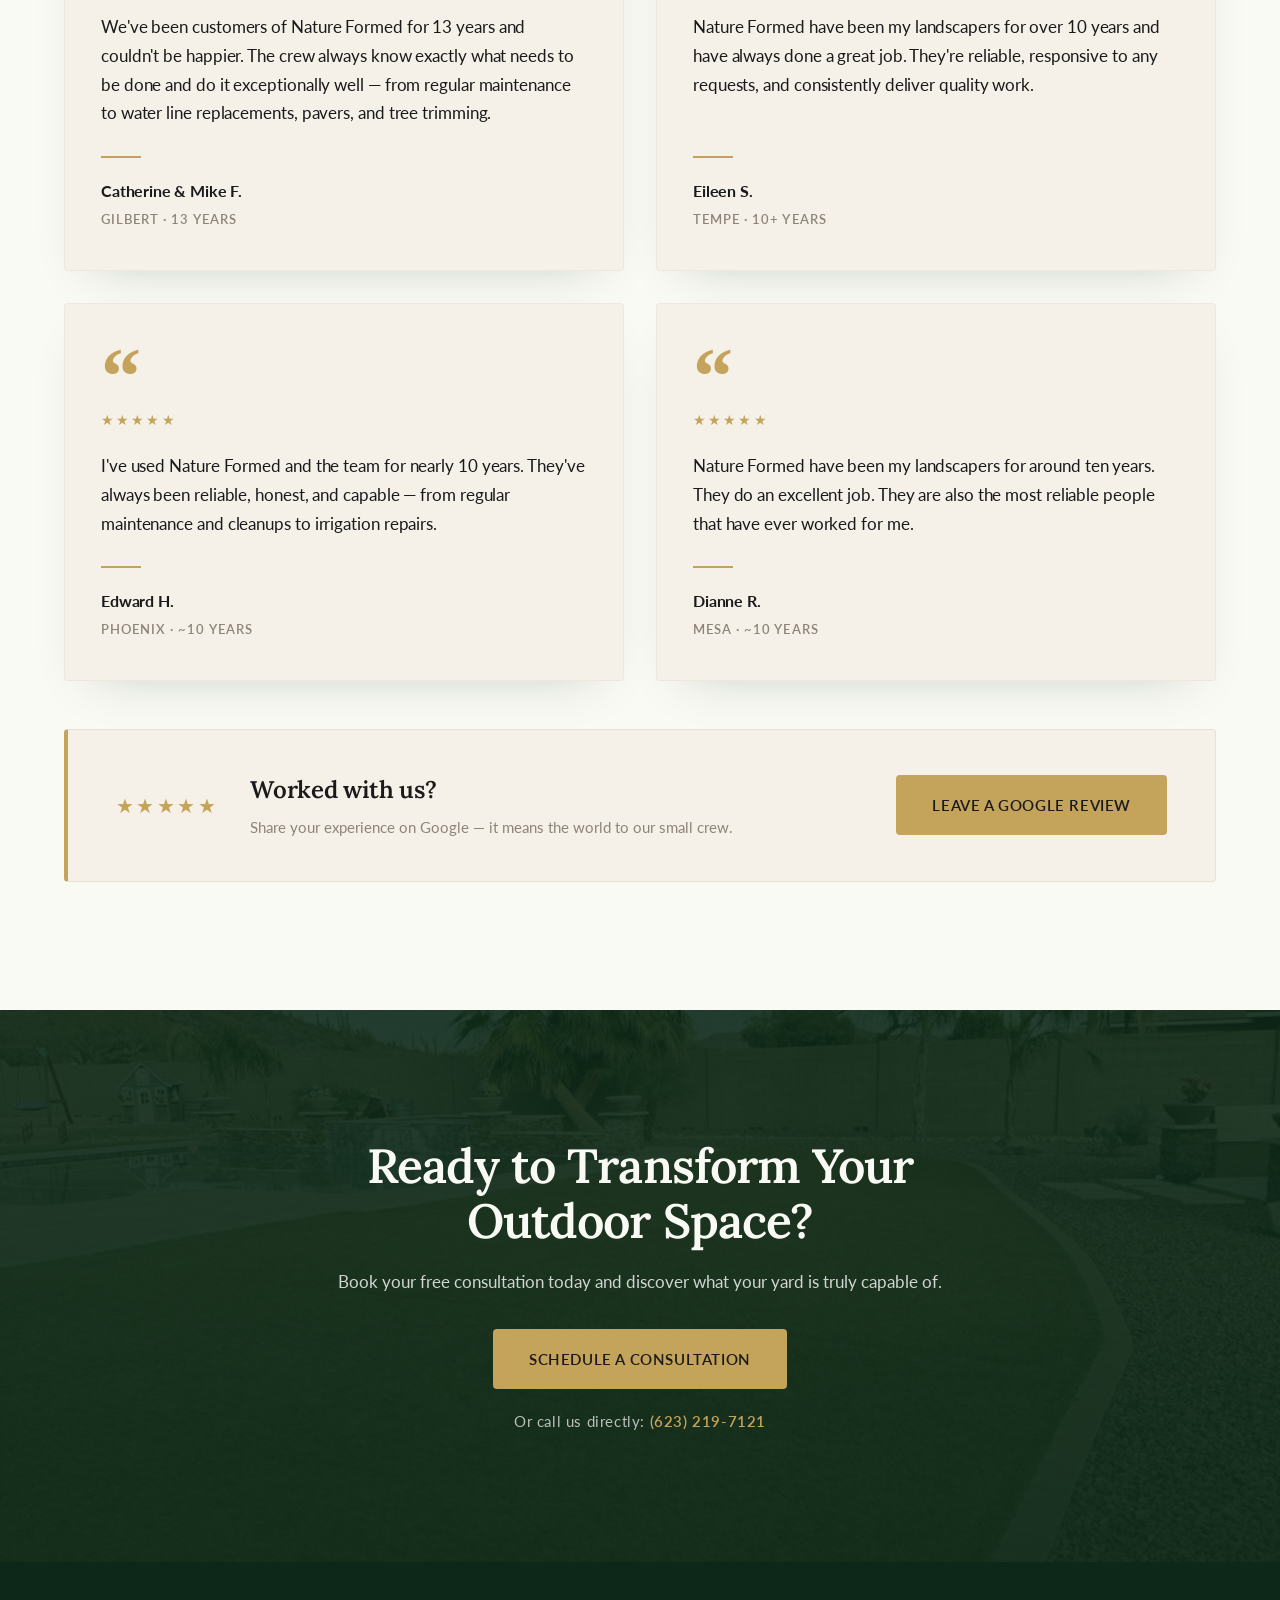
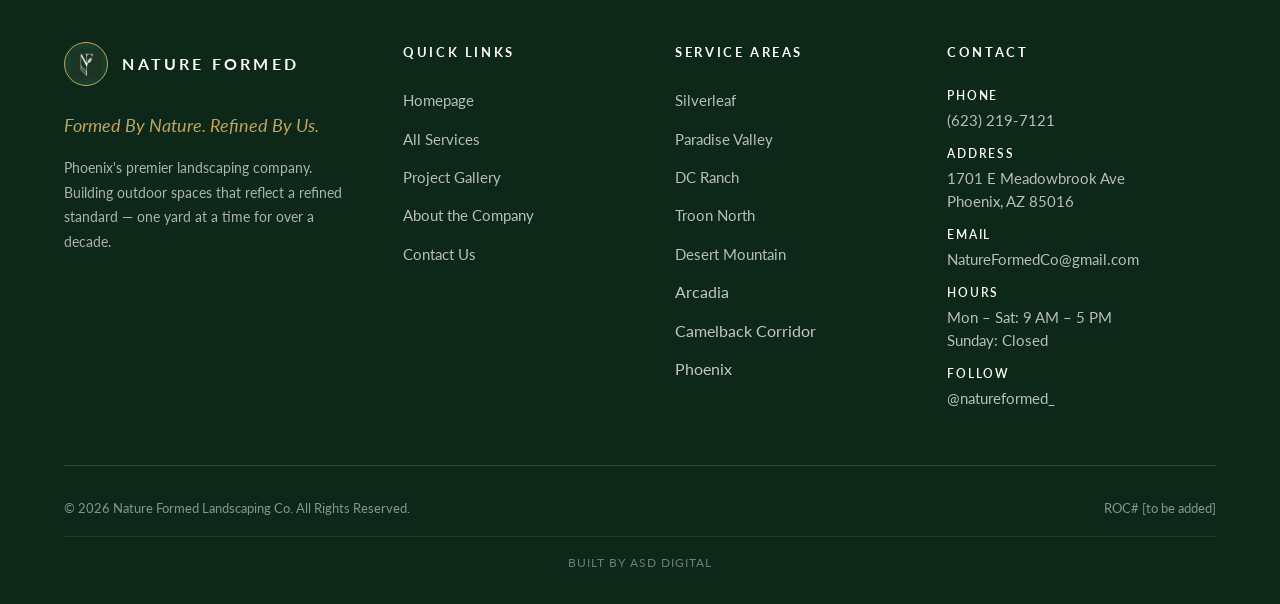
==== commit cd4c415b: "phone: consolidate to single number (623) 219-7121 Eric confirmed (623) 219-7121 is the only number " ====
--- a/about.html
+++ b/about.html
@@ -35,7 +35,7 @@
     "name": "Nature Formed Landscaping",
     "alternateName": "Nature Formed Co.",
     "url": "https://www.natureformedlandscaping.com",
-    "telephone": "+16025172134",
+    "telephone": "+16232197121",
     "email": "NatureFormedCo@gmail.com",
     "priceRange": "$$$",
     "address": {"@type":"PostalAddress","streetAddress":"1701 E Meadowbrook Ave","addressLocality":"Phoenix","addressRegion":"AZ","postalCode":"85016","addressCountry":"US"},
@@ -75,7 +75,7 @@
       <a href="portfolio.html" class="nav__link">Portfolio</a>
       <a href="about.html" class="nav__link">About</a>
       <a href="contact.html" class="nav__link">Contact</a>
-      <a href="tel:+16025172134" class="nav__phone" aria-label="Call us at (602) 517-2134"><span class="nav__phone-icon" aria-hidden="true">☎</span>(602) 517-2134</a>
+      <a href="tel:+16232197121" class="nav__phone" aria-label="Call us at (623) 219-7121"><span class="nav__phone-icon" aria-hidden="true">☎</span>(623) 219-7121</a>
       <a href="appointments.html" class="nav__cta">Book a Consultation</a>
     </nav>
     <button class="nav__toggle" aria-label="Open menu" aria-expanded="false">
@@ -279,7 +279,7 @@
       <h2>Ready to Transform Your Outdoor Space?</h2>
       <p>Book your free consultation today and discover what your yard is truly capable of.</p>
       <a href="contact.html" class="btn btn--primary">Schedule A Consultation</a>
-      <div class="cta-banner__phone">Or call us directly: <a href="tel:+16025172134">(602) 517-2134</a></div>
+      <div class="cta-banner__phone">Or call us directly: <a href="tel:+16232197121">(623) 219-7121</a></div>
     </div>
   </section>
 
@@ -320,7 +320,7 @@
       <div>
         <div class="footer__title">Contact</div>
         <div class="footer__contact">
-          <div class="footer__contact-item"><strong>Phone</strong><a href="tel:+16025172134">(602) 517-2134</a><br/><a href="tel:+16232197121">(623) 219-7121</a></div>
+          <div class="footer__contact-item"><strong>Phone</strong><a href="tel:+16232197121">(623) 219-7121</a></div>
           <div class="footer__contact-item"><strong>Address</strong><span style="color:rgba(255,255,255,0.7);">1701 E Meadowbrook Ave<br/>Phoenix, AZ 85016</span></div>
           <div class="footer__contact-item"><strong>Email</strong><a href="mailto:NatureFormedCo@gmail.com">NatureFormedCo@gmail.com</a></div>
           <div class="footer__contact-item"><strong>Hours</strong>Mon – Sat: 9 AM – 5 PM<br/>Sunday: Closed</div>
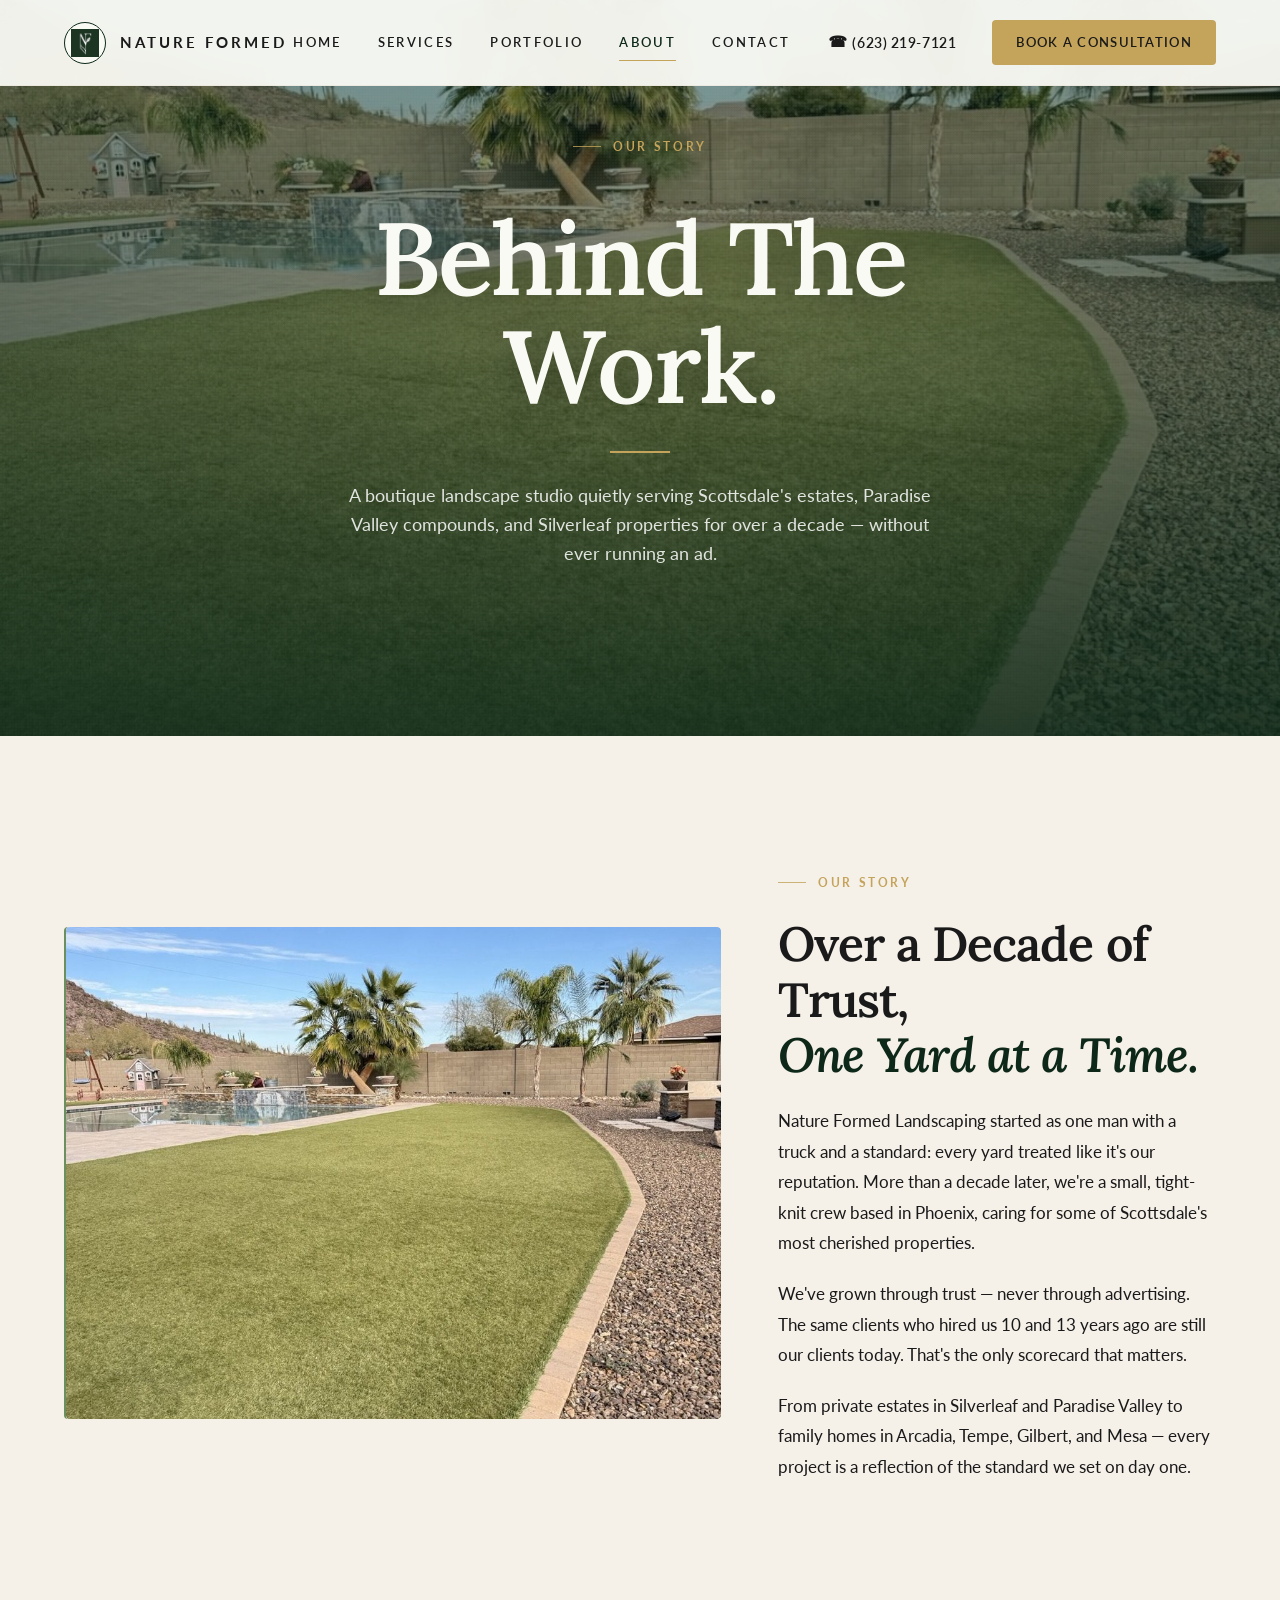
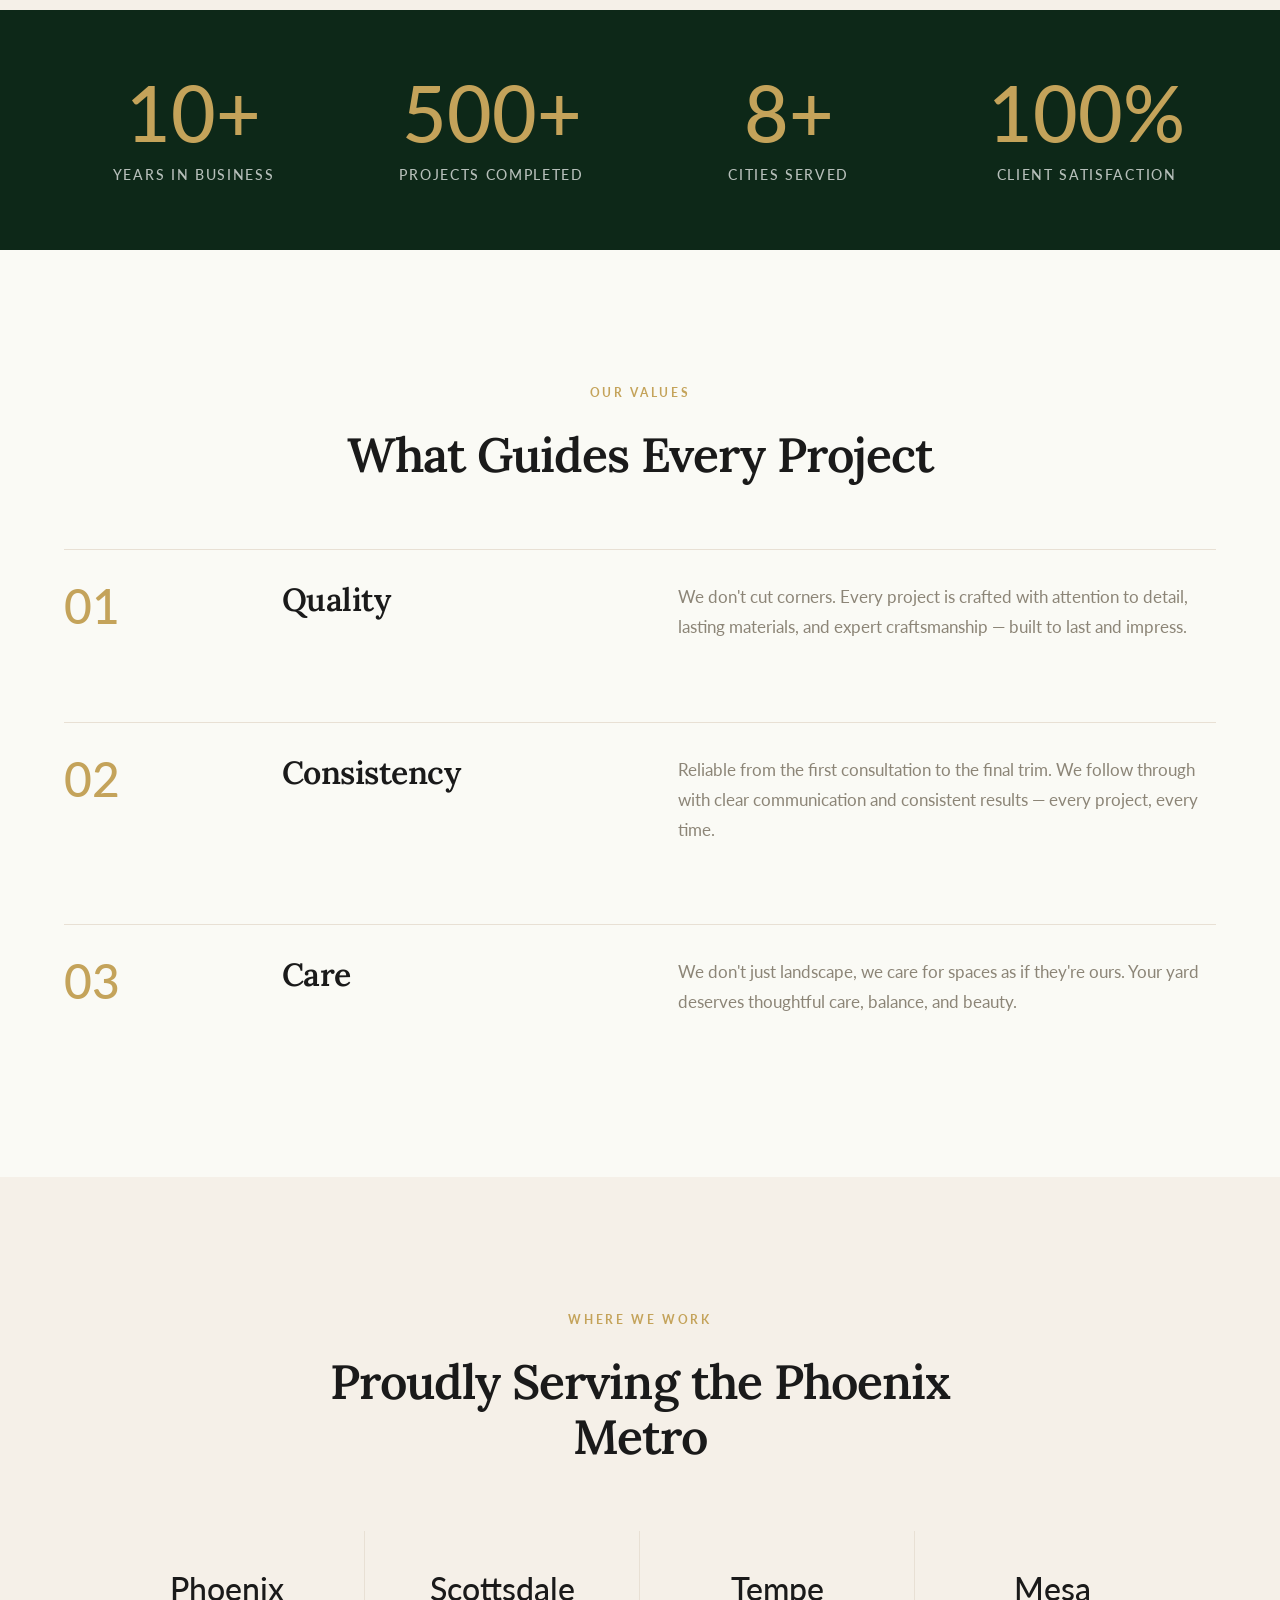
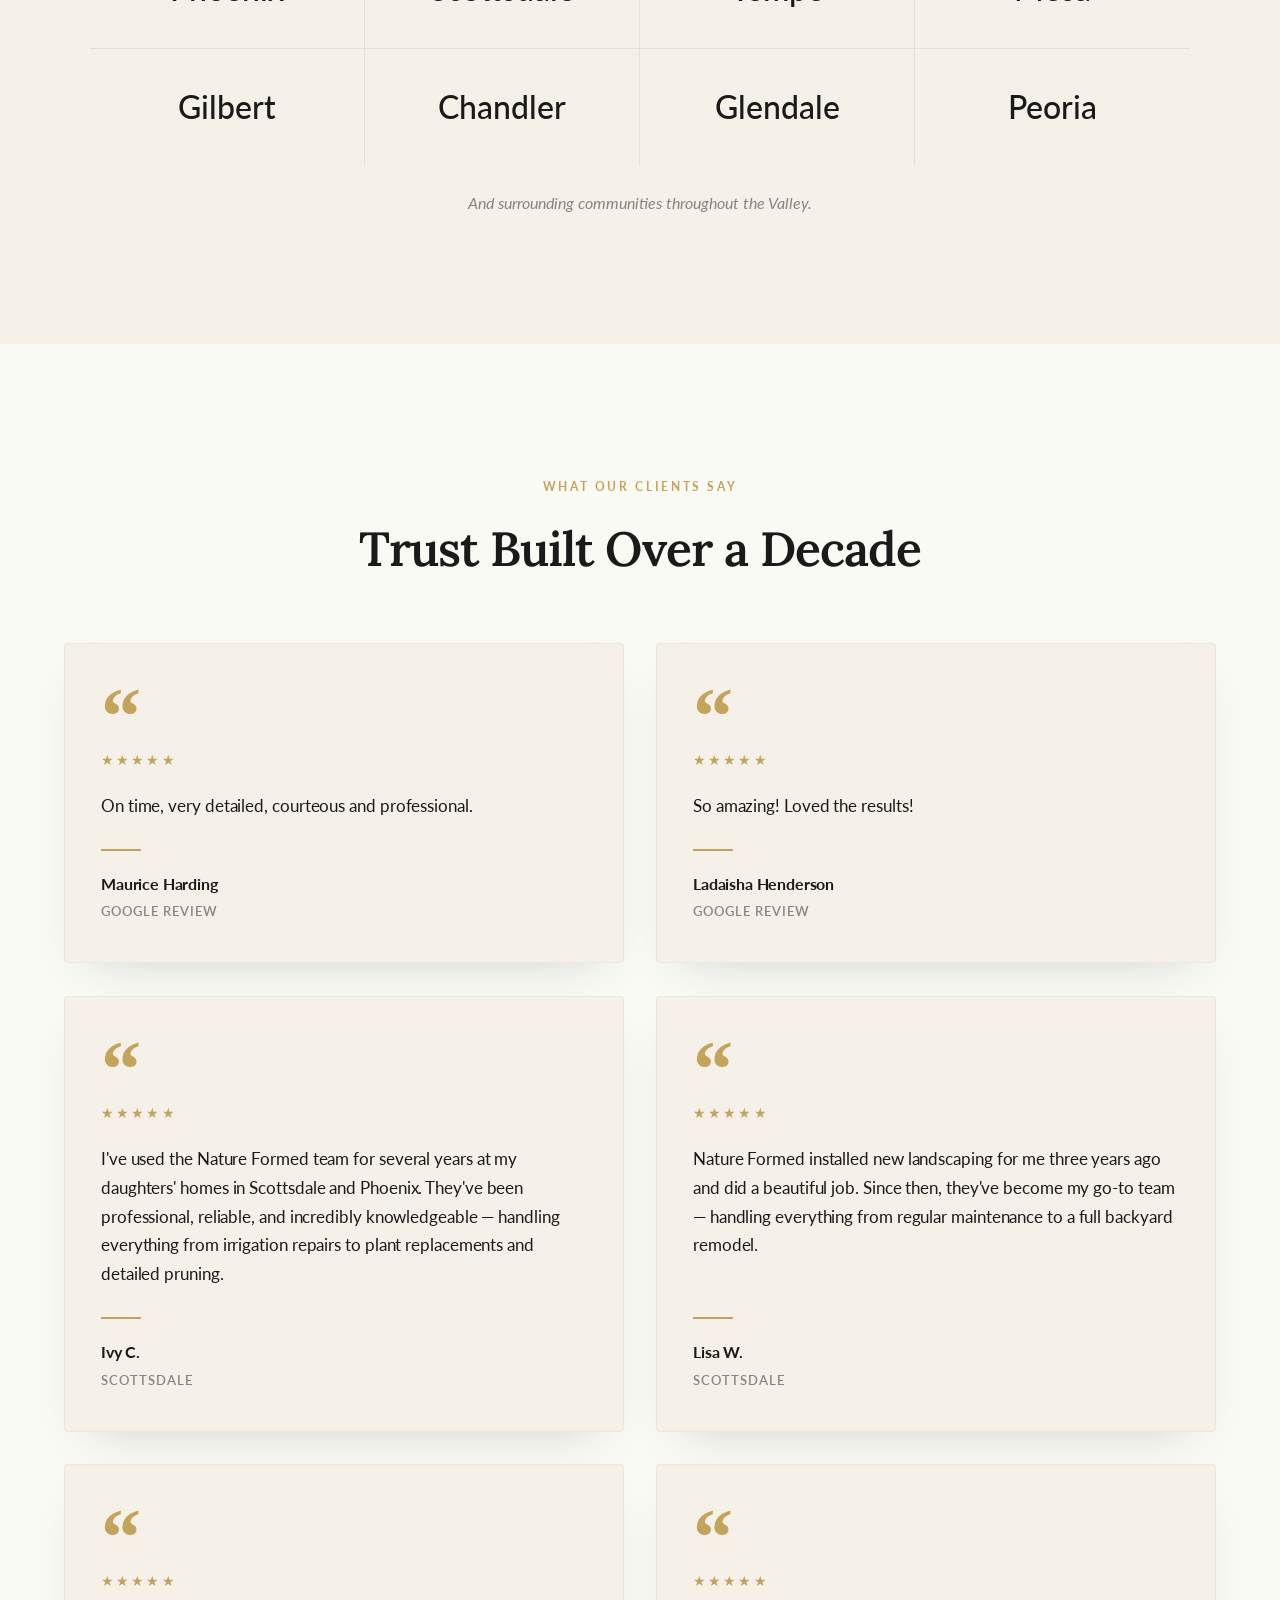
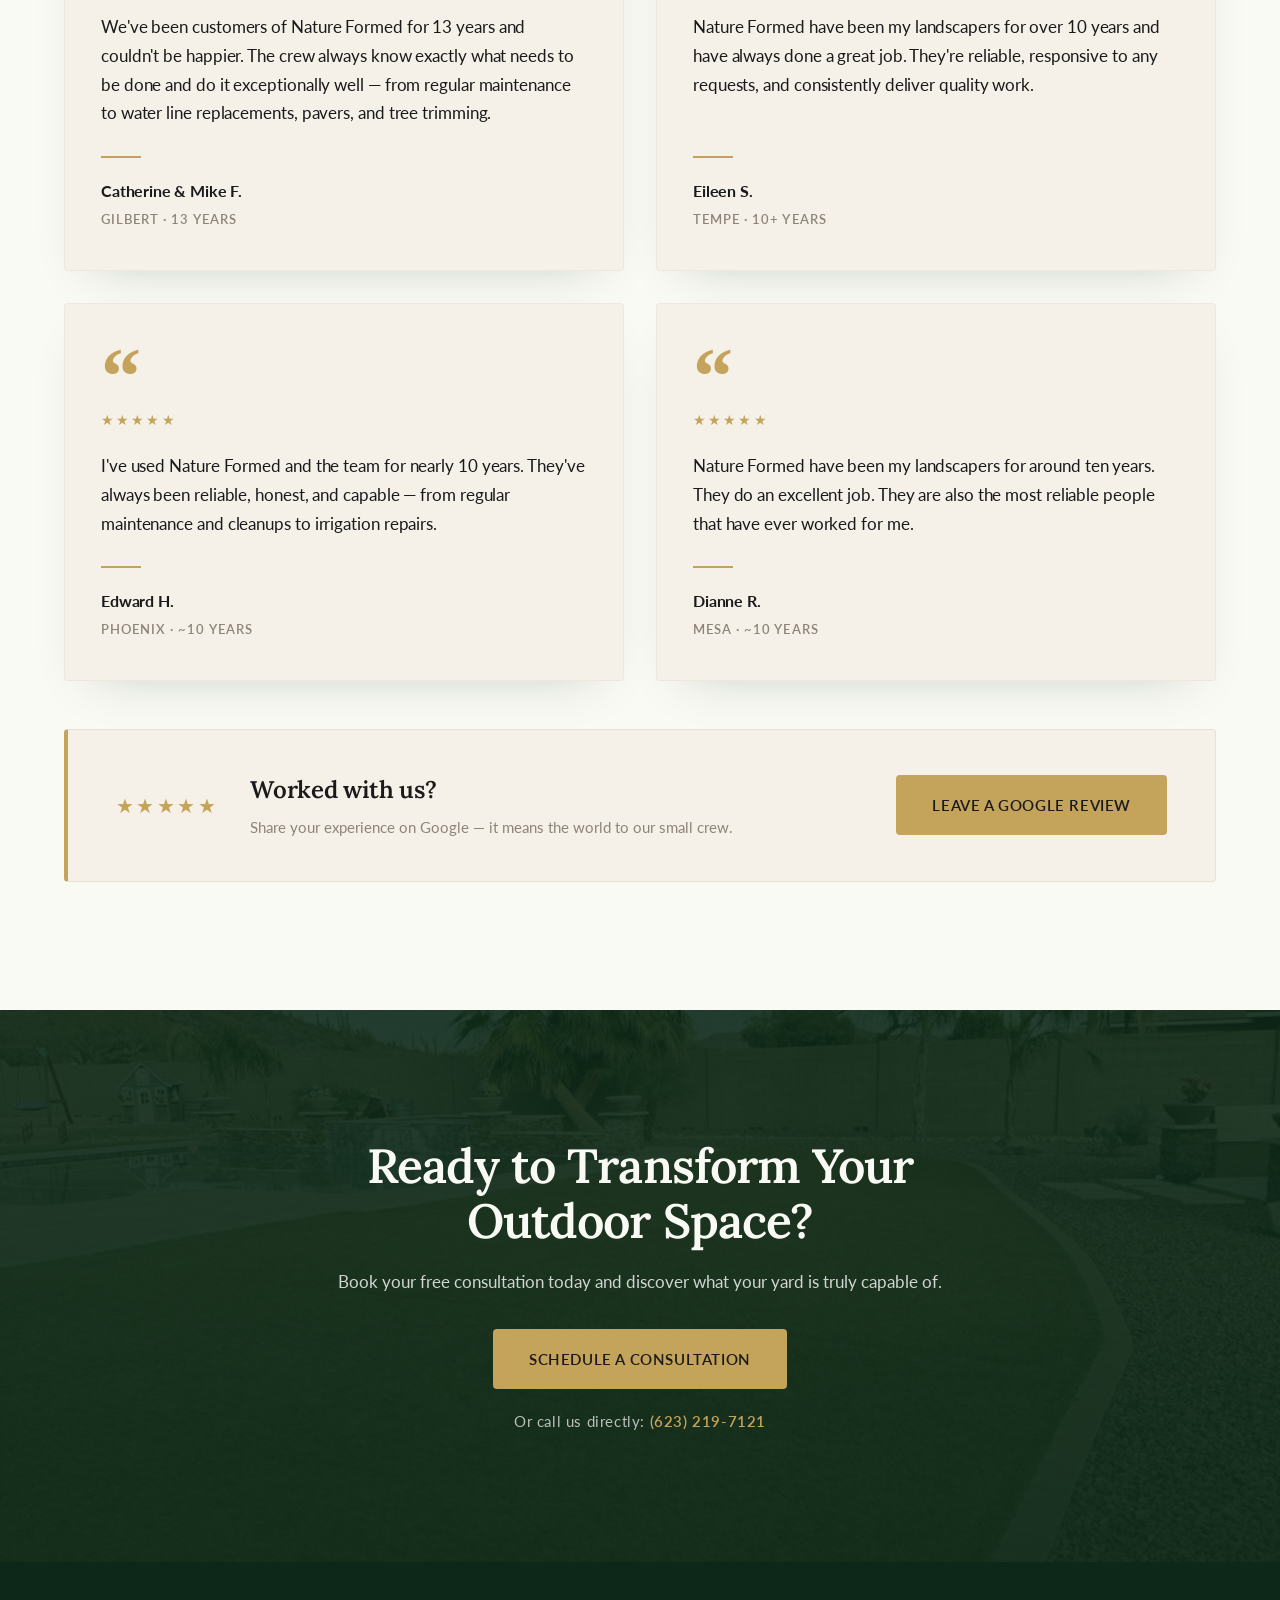
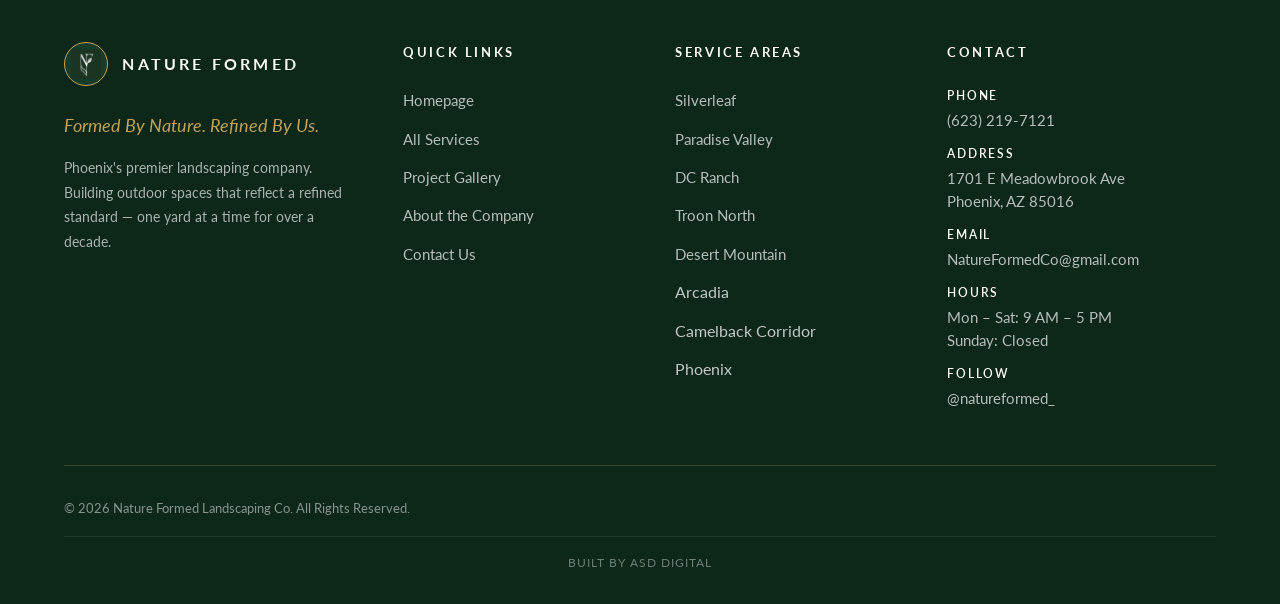
==== commit e803d2fb: "Add contact form, hide ROC# placeholder, fix heading line-break spacing - Contact page: add Netlify-" ====
--- a/about.html
+++ b/about.html
@@ -105,7 +105,7 @@
         </div>
         <div class="split__text reveal" data-delay="1">
           <span class="label">Our Story</span>
-          <h2>Over a Decade of Trust,<br/><em style="font-style:italic;color:var(--forest);">One Yard at a Time.</em></h2>
+          <h2>Over a Decade of Trust, <br/><em style="font-style:italic;color:var(--forest);">One Yard at a Time.</em></h2>
           <p>Nature Formed Landscaping started as one man with a truck and a standard: every yard treated like it's our reputation. More than a decade later, we're a small, tight-knit crew based in Phoenix, caring for some of Scottsdale's most cherished properties.</p>
           <p>We've grown through trust — never through advertising. The same clients who hired us 10 and 13 years ago are still our clients today. That's the only scorecard that matters.</p>
           <p>From private estates in Silverleaf and Paradise Valley to family homes in Arcadia, Tempe, Gilbert, and Mesa — every project is a reflection of the standard we set on day one.</p>
--- a/css/styles.css
+++ b/css/styles.css
@@ -1434,6 +1434,89 @@
   color: rgba(255,255,255,0.4);
 }
 
+/* Hide ROC# placeholder until license number is provided.
+   Remove this rule once .footer__bottom > div:nth-child(2) holds the real ROC#. */
+.footer__bottom > div:nth-child(2) { display: none; }
+
+/* ---------- CONTACT FORM ---------- */
+.contact-form {
+  display: flex;
+  flex-direction: column;
+  gap: 1.25rem;
+  background: var(--warm-white);
+  border: 1px solid var(--sand);
+  border-radius: var(--border-radius);
+  padding: 2rem;
+  box-shadow: 0 20px 40px -30px rgba(13,40,24,0.18);
+}
+.contact-form__hp { position: absolute; left: -9999px; width: 1px; height: 1px; overflow: hidden; }
+.contact-form__row {
+  display: grid;
+  grid-template-columns: 1fr 1fr;
+  gap: 1.25rem;
+}
+.contact-form__field { display: flex; flex-direction: column; gap: 0.4rem; }
+.contact-form__label {
+  font-size: 0.75rem;
+  letter-spacing: 0.16em;
+  text-transform: uppercase;
+  color: var(--forest);
+  font-weight: 700;
+}
+.contact-form__req { color: var(--gold); margin-left: 0.15em; }
+.contact-form__input {
+  font: inherit;
+  color: var(--forest);
+  background: #fff;
+  border: 1px solid var(--sand);
+  border-radius: 6px;
+  padding: 0.85rem 1rem;
+  font-size: 1rem;
+  line-height: 1.4;
+  transition: border-color 0.2s ease, box-shadow 0.2s ease;
+  width: 100%;
+  min-height: 48px;
+}
+.contact-form__input:focus {
+  outline: none;
+  border-color: var(--sage);
+  box-shadow: 0 0 0 3px rgba(107,143,94,0.18);
+}
+.contact-form__textarea { resize: vertical; min-height: 120px; line-height: 1.55; }
+select.contact-form__input {
+  appearance: none;
+  -webkit-appearance: none;
+  background-image: url("data:image/svg+xml;utf8,<svg xmlns='http://www.w3.org/2000/svg' width='12' height='8' viewBox='0 0 12 8' fill='none'><path d='M1 1L6 6L11 1' stroke='%230D2818' stroke-width='1.5' stroke-linecap='round' stroke-linejoin='round'/></svg>");
+  background-repeat: no-repeat;
+  background-position: right 1rem center;
+  padding-right: 2.5rem;
+}
+.contact-form__submit { margin-top: 0.5rem; align-self: flex-start; }
+.contact-form__note { color: var(--stone); font-size: 0.8125rem; margin-top: 0.25rem; font-style: italic; }
+.contact-form__divider {
+  display: flex;
+  align-items: center;
+  gap: 1rem;
+  margin: 2.75rem 0 1.5rem;
+  color: var(--stone);
+  font-size: 0.75rem;
+  letter-spacing: 0.22em;
+  font-weight: 700;
+}
+.contact-form__divider::before,
+.contact-form__divider::after {
+  content: "";
+  flex: 1;
+  height: 1px;
+  background: var(--sand);
+}
+
+@media (max-width: 600px) {
+  .contact-form { padding: 1.5rem; }
+  .contact-form__row { grid-template-columns: 1fr; gap: 1.25rem; }
+  .contact-form__submit { width: 100%; align-self: stretch; }
+}
+
 /* ---------- SERVICES PAGE — DETAIL BLOCKS ---------- */
 .service-block {
   padding: calc(var(--section-padding-y) * 0.65) 0;
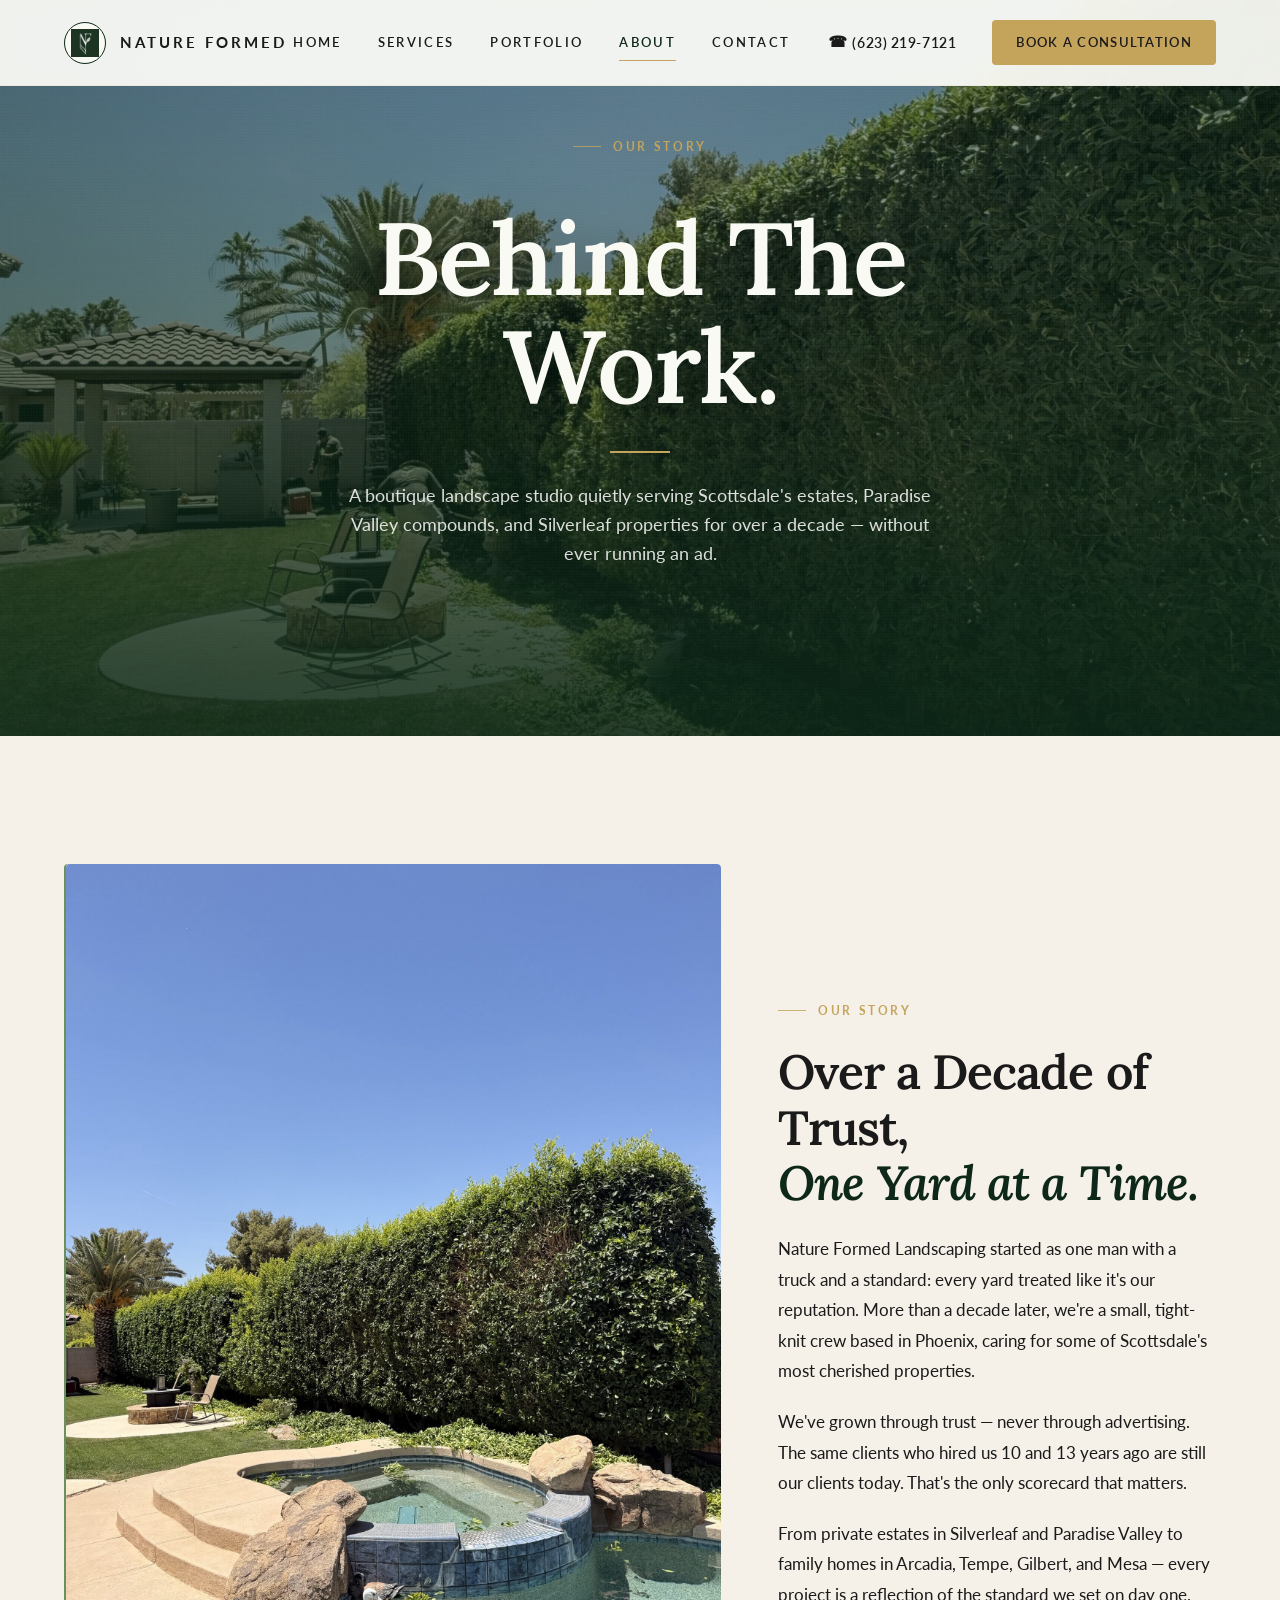
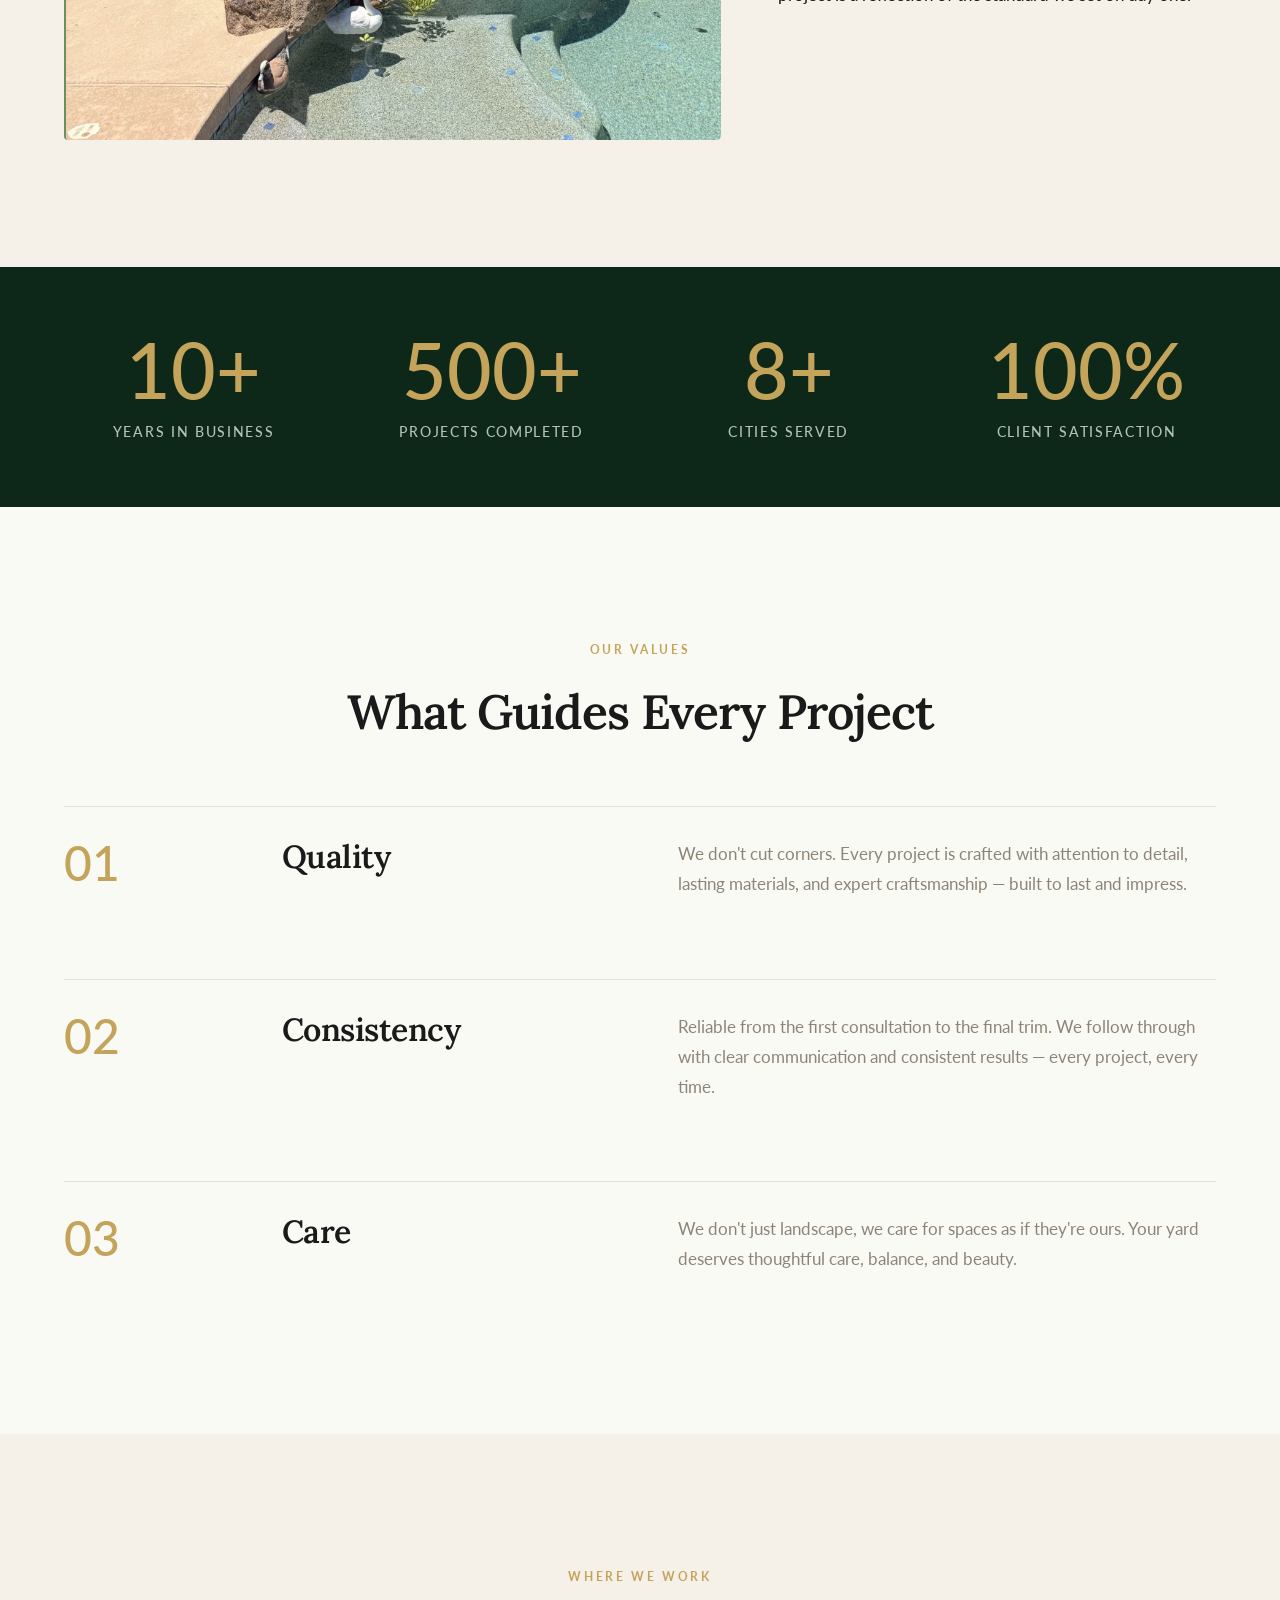
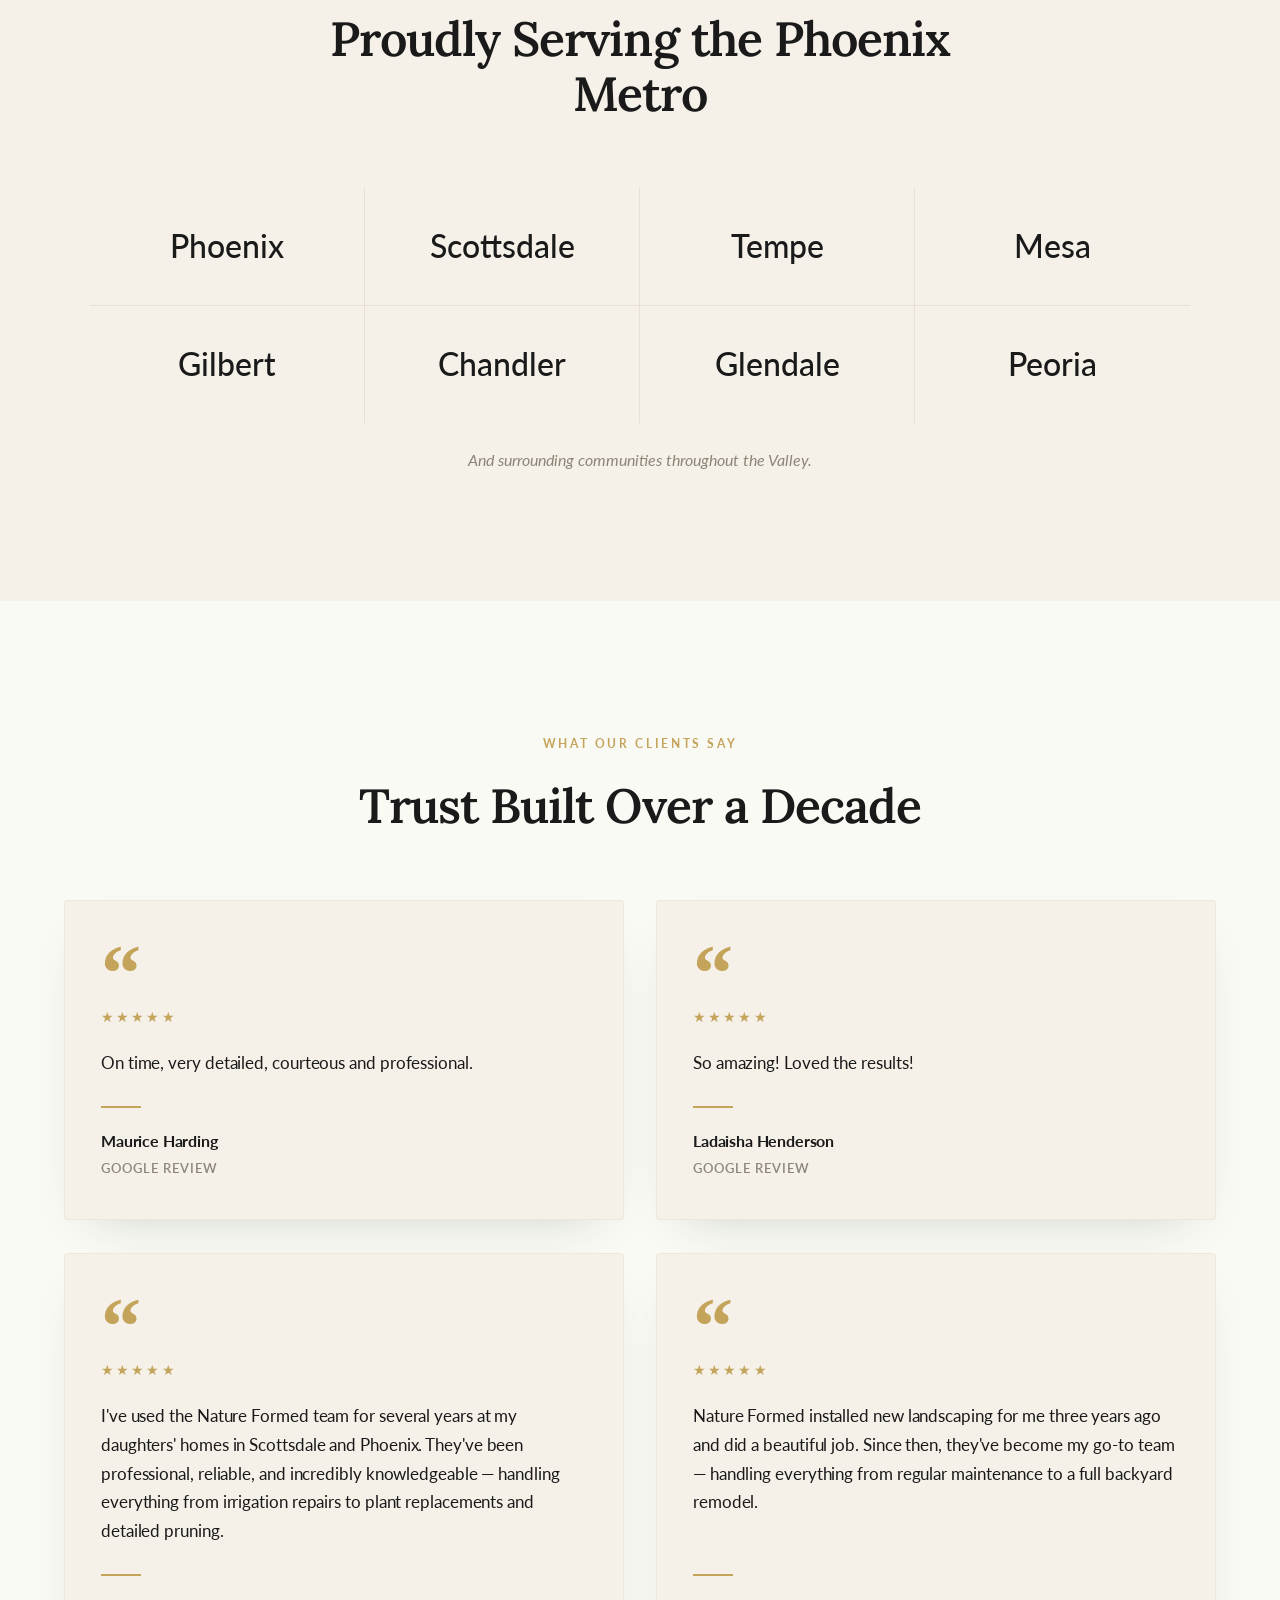
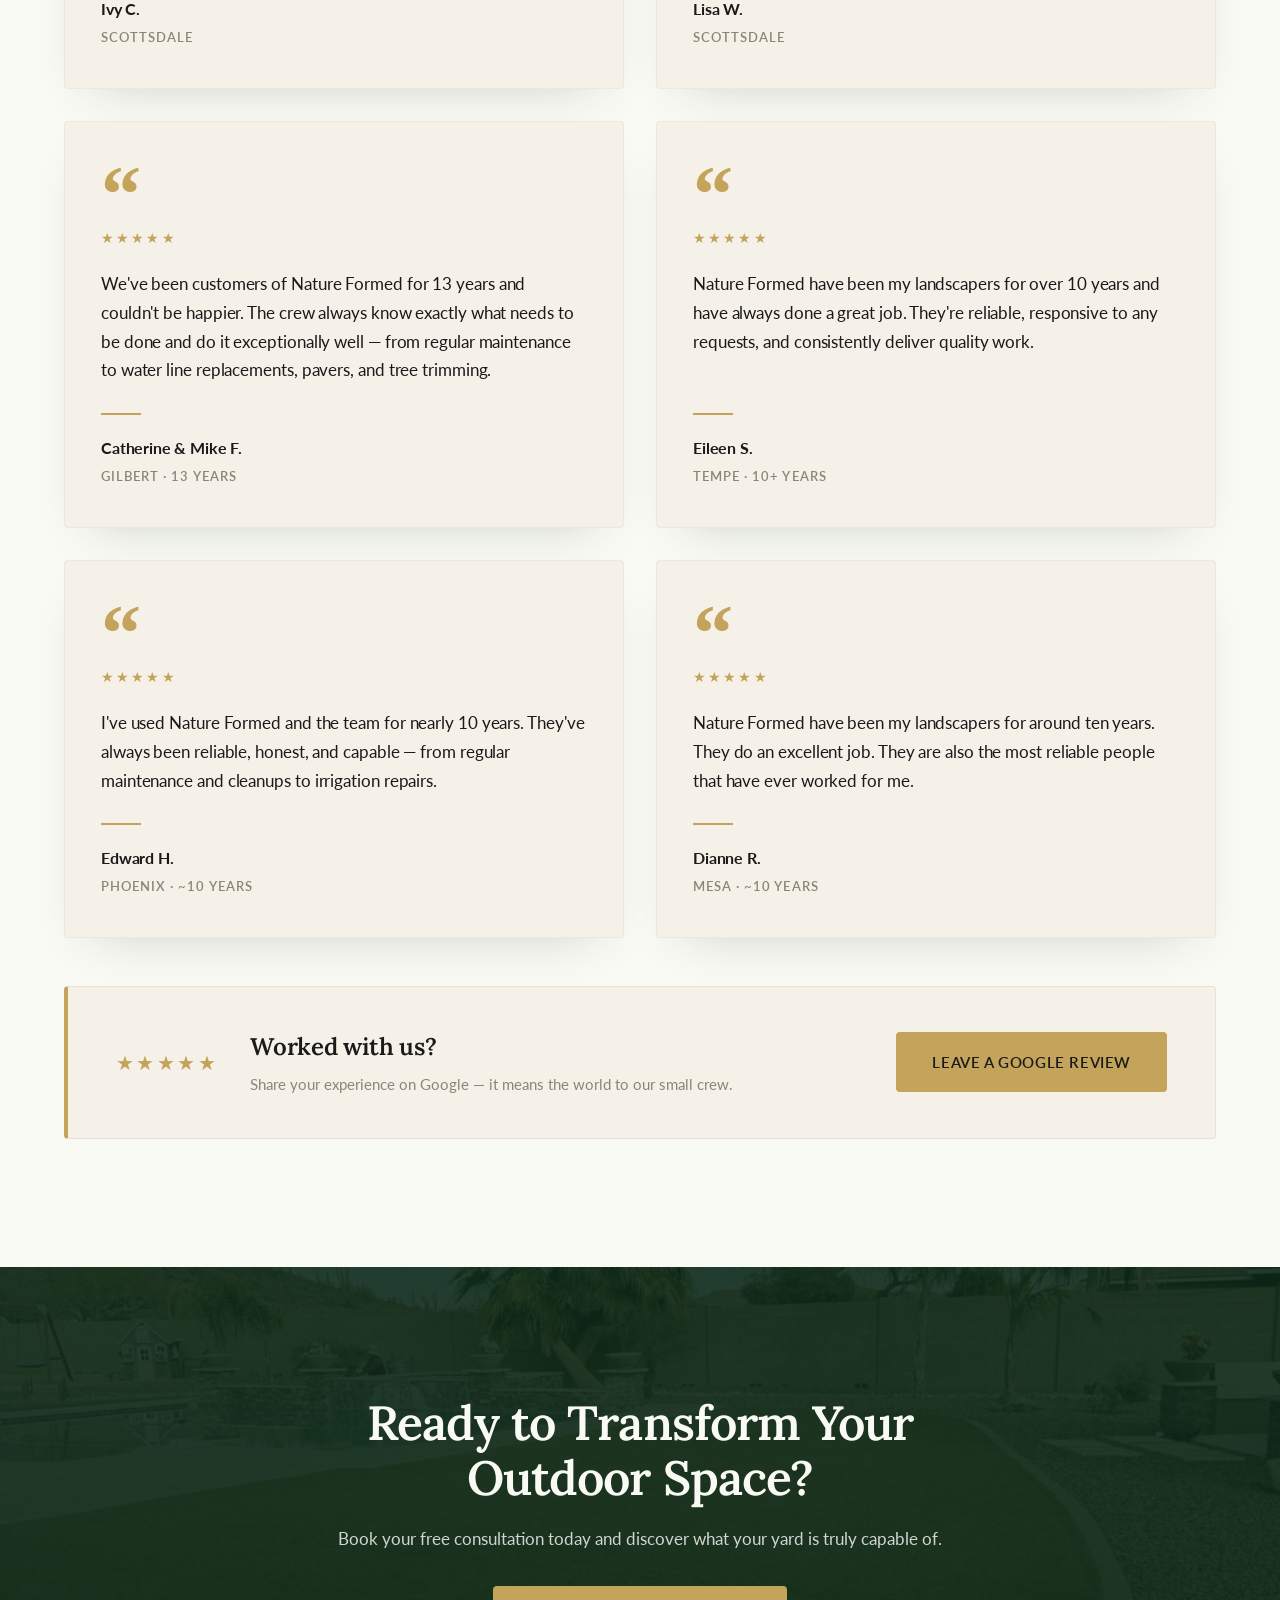
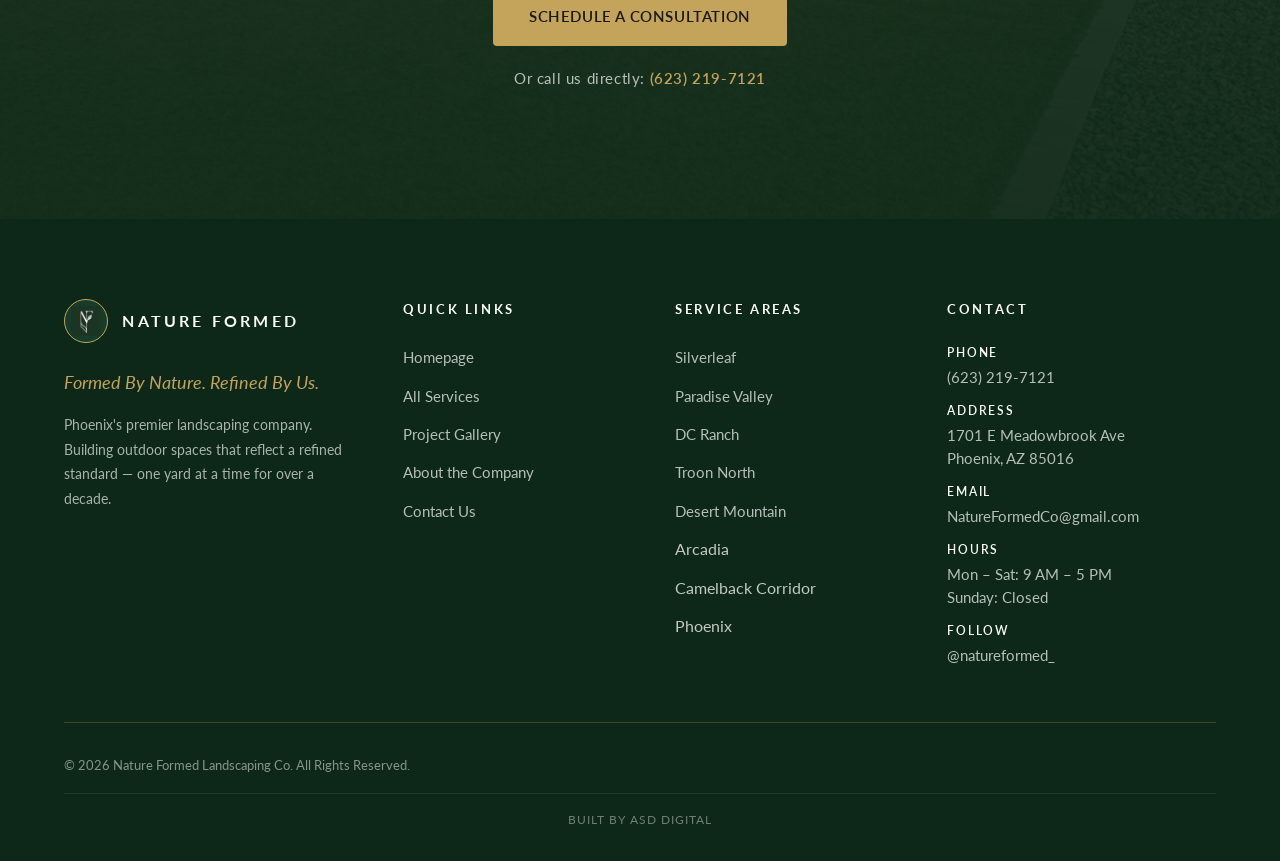
==== commit b16f174d: "Swap in real Scottsdale estate photography + add homepage portfolio cards - Replace placeholder/stoc" ====
--- a/about.html
+++ b/about.html
@@ -86,7 +86,7 @@
   <!-- ========== HERO ========== -->
   <section class="hero hero--tall">
     <div class="hero__bg">
-      <img src="images/about-hero.jpg" alt="The Nature Formed team at work" onerror="this.style.display='none'" />
+      <img src="images/estate/p6749.jpg" alt="The Nature Formed crew shaping a manicured ficus hedge at a Scottsdale estate" onerror="this.style.display='none'" />
     </div>
     <div class="hero__overlay"></div>
     <div class="hero__content">
@@ -101,7 +101,7 @@
     <div class="container">
       <div class="split split--60-40">
         <div class="split__image reveal">
-          <div class="image-placeholder" data-label="Landscape showcase" style="aspect-ratio: 4/3;"><img src="images/projects/sod-install-established.jpg" alt="Resort-style pool backyard with sod and palms" loading="lazy" /></div>
+          <div class="image-placeholder" data-label="" style="aspect-ratio: 3/4;"><img src="images/estate/p6723.jpg" alt="Estate yard with kidney spa, rock feature and manicured ficus hedge wall — Scottsdale" loading="lazy" /></div>
         </div>
         <div class="split__text reveal" data-delay="1">
           <span class="label">Our Story</span>
@@ -332,7 +332,7 @@
       <div>© <span id="year">2026</span> Nature Formed Landscaping Co. All Rights Reserved.</div>
       <div>ROC# [to be added]</div>
     </div>
-    <div class="footer__credit">Built by ASD Digital</div>
+    <div class="footer__credit">Built by <a href="https://www.instagram.com/asddigital_" target="_blank" rel="noopener">ASD Digital</a></div>
   </footer>
 
 
